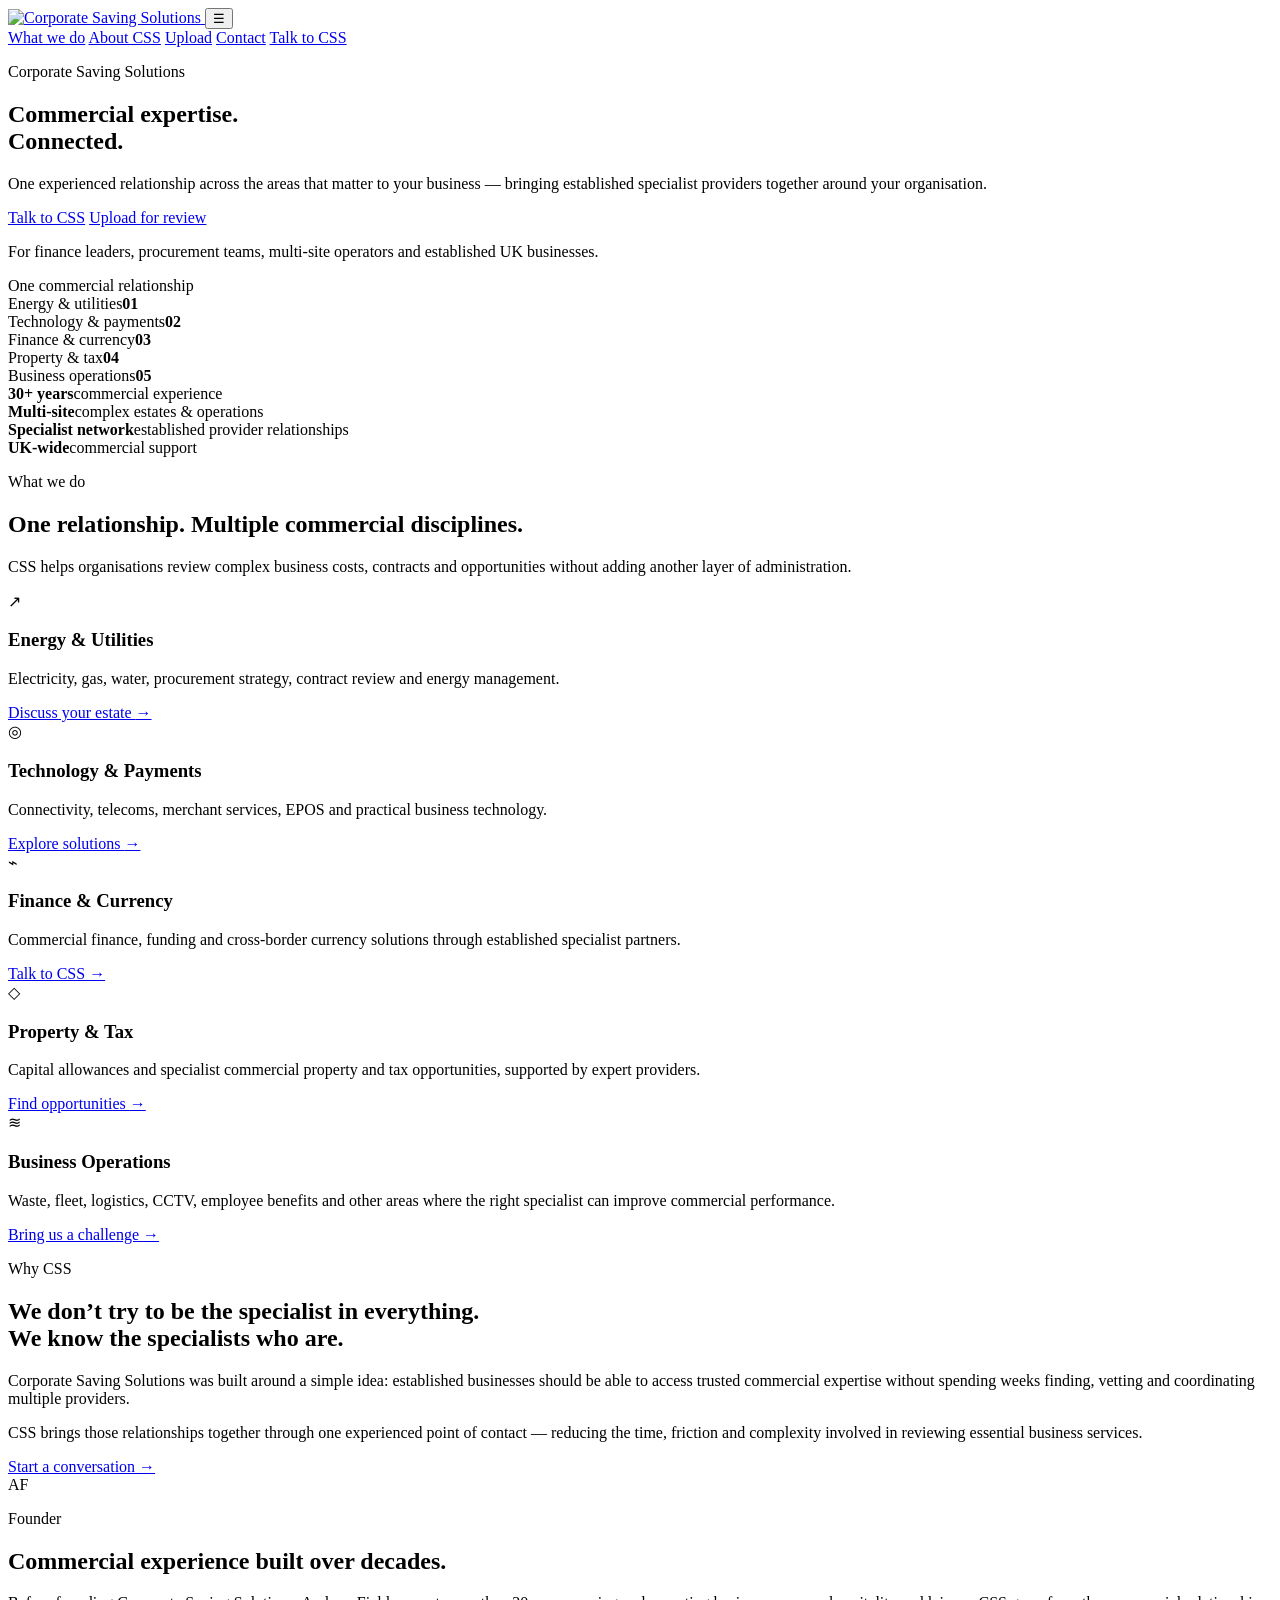
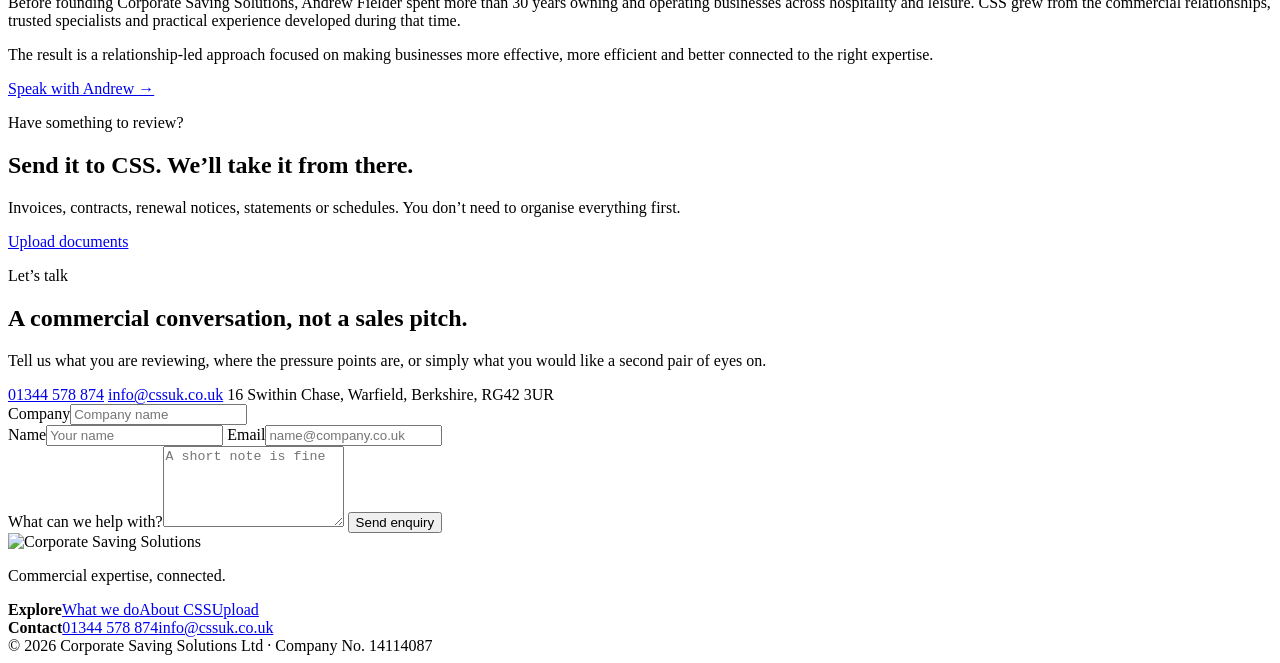
==== index.html @ e0583acc "Initial CSS UK 2026 website build" ====
<!doctype html>
<html lang="en">
<head>
  <meta charset="utf-8" />
  <meta name="viewport" content="width=device-width,initial-scale=1" />
  <title>Corporate Saving Solutions | Commercial expertise, connected.</title>
  <meta name="description" content="Corporate Saving Solutions connects established organisations with trusted specialists across utilities, technology, payments, finance, property and operations." />
  <link rel="stylesheet" href="styles.css" />
</head>
<body>
  <header class="site-header">
    <a class="brand" href="index.html" aria-label="Corporate Saving Solutions home">
      <img src="https://cssuk.co.uk/wp-content/uploads/2024/11/Capture-e1727956403938.png" alt="Corporate Saving Solutions" />
    </a>
    <button class="nav-toggle" aria-label="Open menu" onclick="document.body.classList.toggle('menu-open')">☰</button>
    <nav>
      <a href="#solutions">What we do</a>
      <a href="#about">About CSS</a>
      <a href="upload.html">Upload</a>
      <a href="#contact">Contact</a>
      <a class="btn btn-small" href="#contact">Talk to CSS</a>
    </nav>
  </header>

  <main>
    <section class="hero">
      <div class="hero-grid"></div>
      <div class="hero-orb hero-orb-a"></div>
      <div class="hero-orb hero-orb-b"></div>
      <div class="wrap hero-inner">
        <div class="hero-copy">
          <p class="eyebrow">Corporate Saving Solutions</p>
          <h1>Commercial expertise.<br><span>Connected.</span></h1>
          <p class="lead">One experienced relationship across the areas that matter to your business — bringing established specialist providers together around your organisation.</p>
          <div class="hero-actions">
            <a class="btn" href="#contact">Talk to CSS</a>
            <a class="btn btn-ghost" href="upload.html">Upload for review</a>
          </div>
          <p class="micro">For finance leaders, procurement teams, multi-site operators and established UK businesses.</p>
        </div>
        <aside class="hero-card">
          <div class="hero-card-top">
            <span class="dot"></span>
            <span>One commercial relationship</span>
          </div>
          <div class="signal">
            <span>Energy & utilities</span><b>01</b>
          </div>
          <div class="signal">
            <span>Technology & payments</span><b>02</b>
          </div>
          <div class="signal">
            <span>Finance & currency</span><b>03</b>
          </div>
          <div class="signal">
            <span>Property & tax</span><b>04</b>
          </div>
          <div class="signal">
            <span>Business operations</span><b>05</b>
          </div>
        </aside>
      </div>
    </section>

    <section class="trust-strip">
      <div class="wrap trust-grid">
        <div><strong>30+ years</strong><span>commercial experience</span></div>
        <div><strong>Multi-site</strong><span>complex estates & operations</span></div>
        <div><strong>Specialist network</strong><span>established provider relationships</span></div>
        <div><strong>UK-wide</strong><span>commercial support</span></div>
      </div>
    </section>

    <section class="section" id="solutions">
      <div class="wrap">
        <div class="section-head">
          <p class="eyebrow">What we do</p>
          <h2>One relationship. Multiple commercial disciplines.</h2>
          <p>CSS helps organisations review complex business costs, contracts and opportunities without adding another layer of administration.</p>
        </div>
        <div class="cards">
          <article class="service-card featured">
            <div class="icon">↗</div>
            <h3>Energy & Utilities</h3>
            <p>Electricity, gas, water, procurement strategy, contract review and energy management.</p>
            <a href="#contact">Discuss your estate <span>→</span></a>
          </article>
          <article class="service-card">
            <div class="icon">◎</div>
            <h3>Technology & Payments</h3>
            <p>Connectivity, telecoms, merchant services, EPOS and practical business technology.</p>
            <a href="#contact">Explore solutions <span>→</span></a>
          </article>
          <article class="service-card">
            <div class="icon">⌁</div>
            <h3>Finance & Currency</h3>
            <p>Commercial finance, funding and cross-border currency solutions through established specialist partners.</p>
            <a href="#contact">Talk to CSS <span>→</span></a>
          </article>
          <article class="service-card">
            <div class="icon">◇</div>
            <h3>Property & Tax</h3>
            <p>Capital allowances and specialist commercial property and tax opportunities, supported by expert providers.</p>
            <a href="#contact">Find opportunities <span>→</span></a>
          </article>
          <article class="service-card wide">
            <div class="icon">≋</div>
            <h3>Business Operations</h3>
            <p>Waste, fleet, logistics, CCTV, employee benefits and other areas where the right specialist can improve commercial performance.</p>
            <a href="#contact">Bring us a challenge <span>→</span></a>
          </article>
        </div>
      </div>
    </section>

    <section class="section dark" id="about">
      <div class="wrap split">
        <div>
          <p class="eyebrow light">Why CSS</p>
          <h2>We don’t try to be the specialist in everything.<br><span>We know the specialists who are.</span></h2>
        </div>
        <div class="body-copy">
          <p>Corporate Saving Solutions was built around a simple idea: established businesses should be able to access trusted commercial expertise without spending weeks finding, vetting and coordinating multiple providers.</p>
          <p>CSS brings those relationships together through one experienced point of contact — reducing the time, friction and complexity involved in reviewing essential business services.</p>
          <a class="text-link light-link" href="#contact">Start a conversation →</a>
        </div>
      </div>
    </section>

    <section class="section founder">
      <div class="wrap founder-grid">
        <div class="founder-mark">AF</div>
        <div>
          <p class="eyebrow">Founder</p>
          <h2>Commercial experience built over decades.</h2>
          <p>Before founding Corporate Saving Solutions, Andrew Fielder spent more than 30 years owning and operating businesses across hospitality and leisure. CSS grew from the commercial relationships, trusted specialists and practical experience developed during that time.</p>
          <p>The result is a relationship-led approach focused on making businesses more effective, more efficient and better connected to the right expertise.</p>
          <a class="text-link" href="#contact">Speak with Andrew →</a>
        </div>
      </div>
    </section>

    <section class="section review-band">
      <div class="wrap review-grid">
        <div>
          <p class="eyebrow">Have something to review?</p>
          <h2>Send it to CSS. We’ll take it from there.</h2>
          <p>Invoices, contracts, renewal notices, statements or schedules. You don’t need to organise everything first.</p>
        </div>
        <div><a class="btn btn-light" href="upload.html">Upload documents</a></div>
      </div>
    </section>

    <section class="section contact" id="contact">
      <div class="wrap contact-grid">
        <div>
          <p class="eyebrow">Let’s talk</p>
          <h2>A commercial conversation, not a sales pitch.</h2>
          <p>Tell us what you are reviewing, where the pressure points are, or simply what you would like a second pair of eyes on.</p>
          <div class="contact-details">
            <a href="tel:01344578874">01344 578 874</a>
            <a href="mailto:info@cssuk.co.uk">info@cssuk.co.uk</a>
            <span>16 Swithin Chase, Warfield, Berkshire, RG42 3UR</span>
          </div>
        </div>
        <form class="contact-form" action="mailto:info@cssuk.co.uk" method="post" enctype="text/plain">
          <label>Company<input name="company" placeholder="Company name" required></label>
          <div class="form-row">
            <label>Name<input name="name" placeholder="Your name" required></label>
            <label>Email<input name="email" type="email" placeholder="name@company.co.uk" required></label>
          </div>
          <label>What can we help with?<textarea name="message" rows="5" placeholder="A short note is fine"></textarea></label>
          <button class="btn" type="submit">Send enquiry</button>
        </form>
      </div>
    </section>
  </main>

  <footer>
    <div class="wrap footer-grid">
      <div class="footer-brand">
        <img src="https://cssuk.co.uk/wp-content/uploads/2024/11/Capture-e1727956403938.png" alt="Corporate Saving Solutions">
        <p>Commercial expertise, connected.</p>
      </div>
      <div><strong>Explore</strong><a href="#solutions">What we do</a><a href="#about">About CSS</a><a href="upload.html">Upload</a></div>
      <div><strong>Contact</strong><a href="tel:01344578874">01344 578 874</a><a href="mailto:info@cssuk.co.uk">info@cssuk.co.uk</a></div>
    </div>
    <div class="wrap legal">© 2026 Corporate Saving Solutions Ltd · Company No. 14114087</div>
  </footer>
<script src="script.js"></script>
</body>
</html>
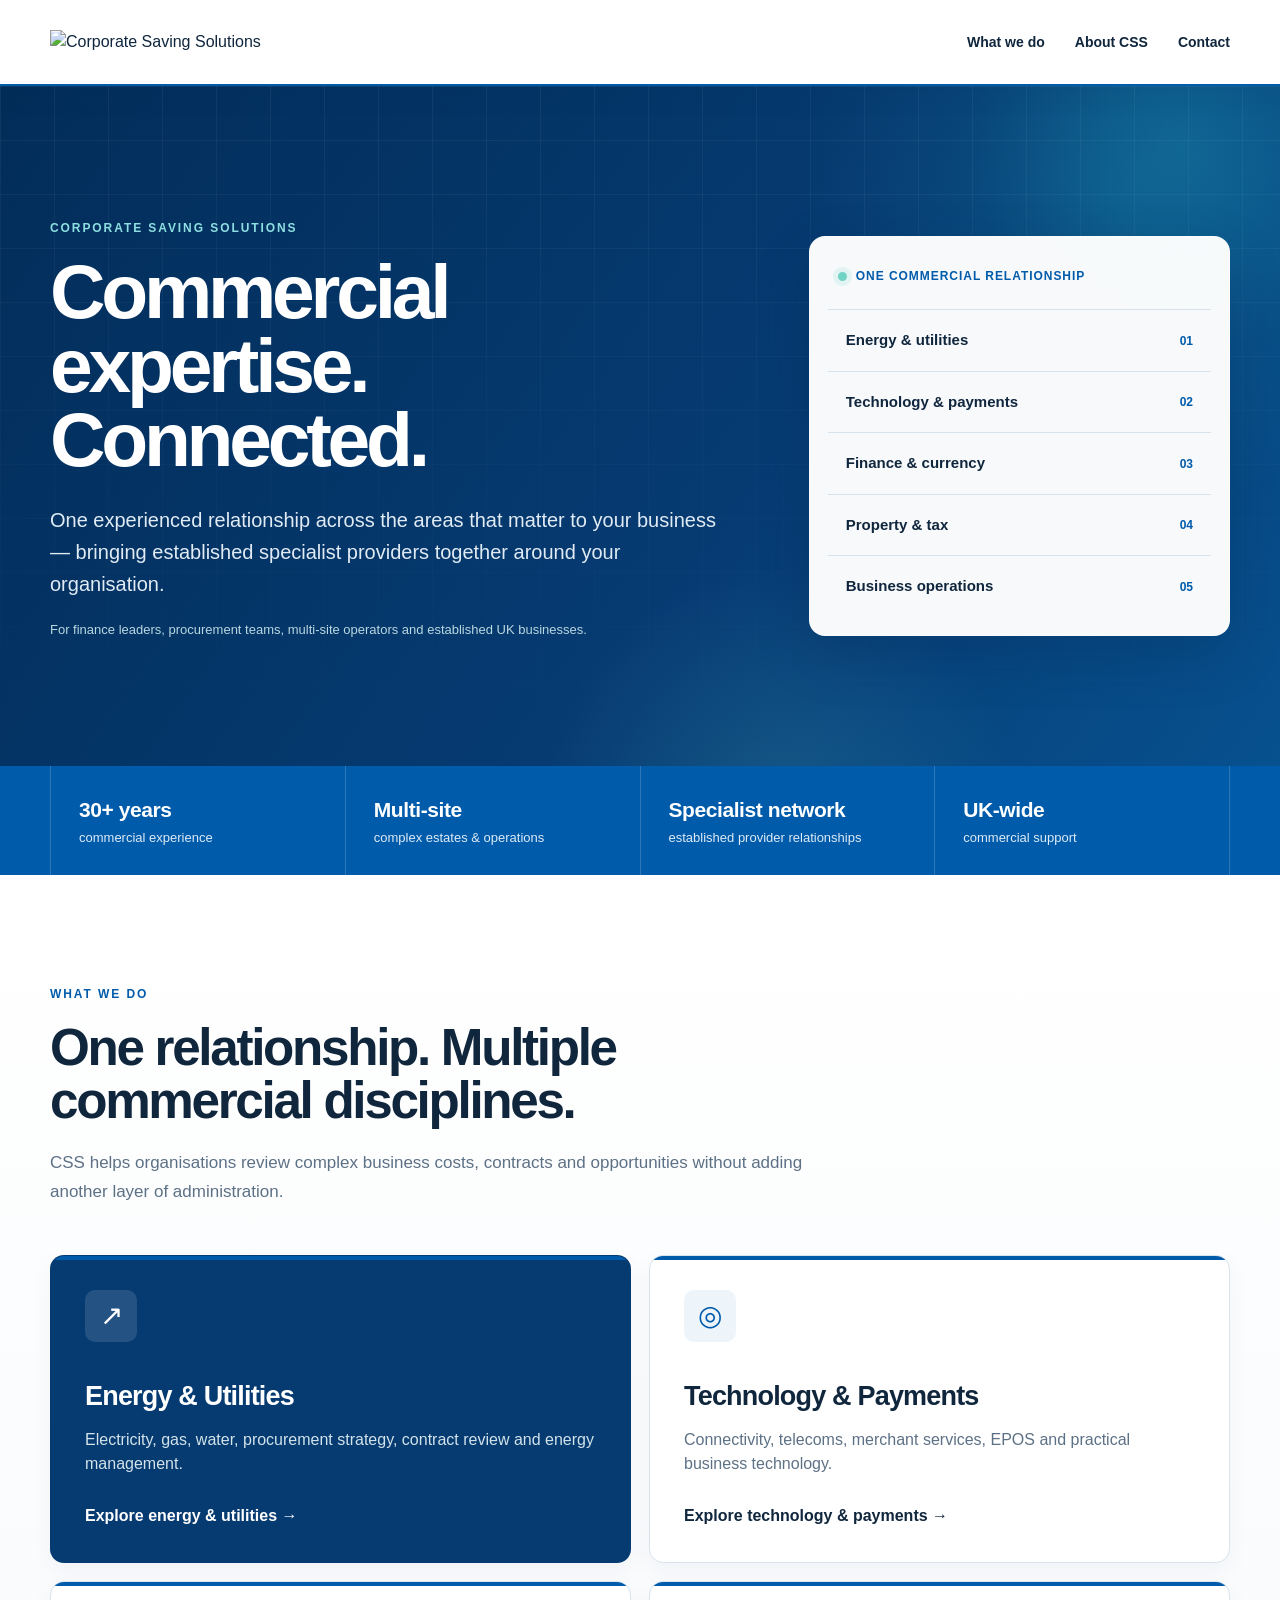
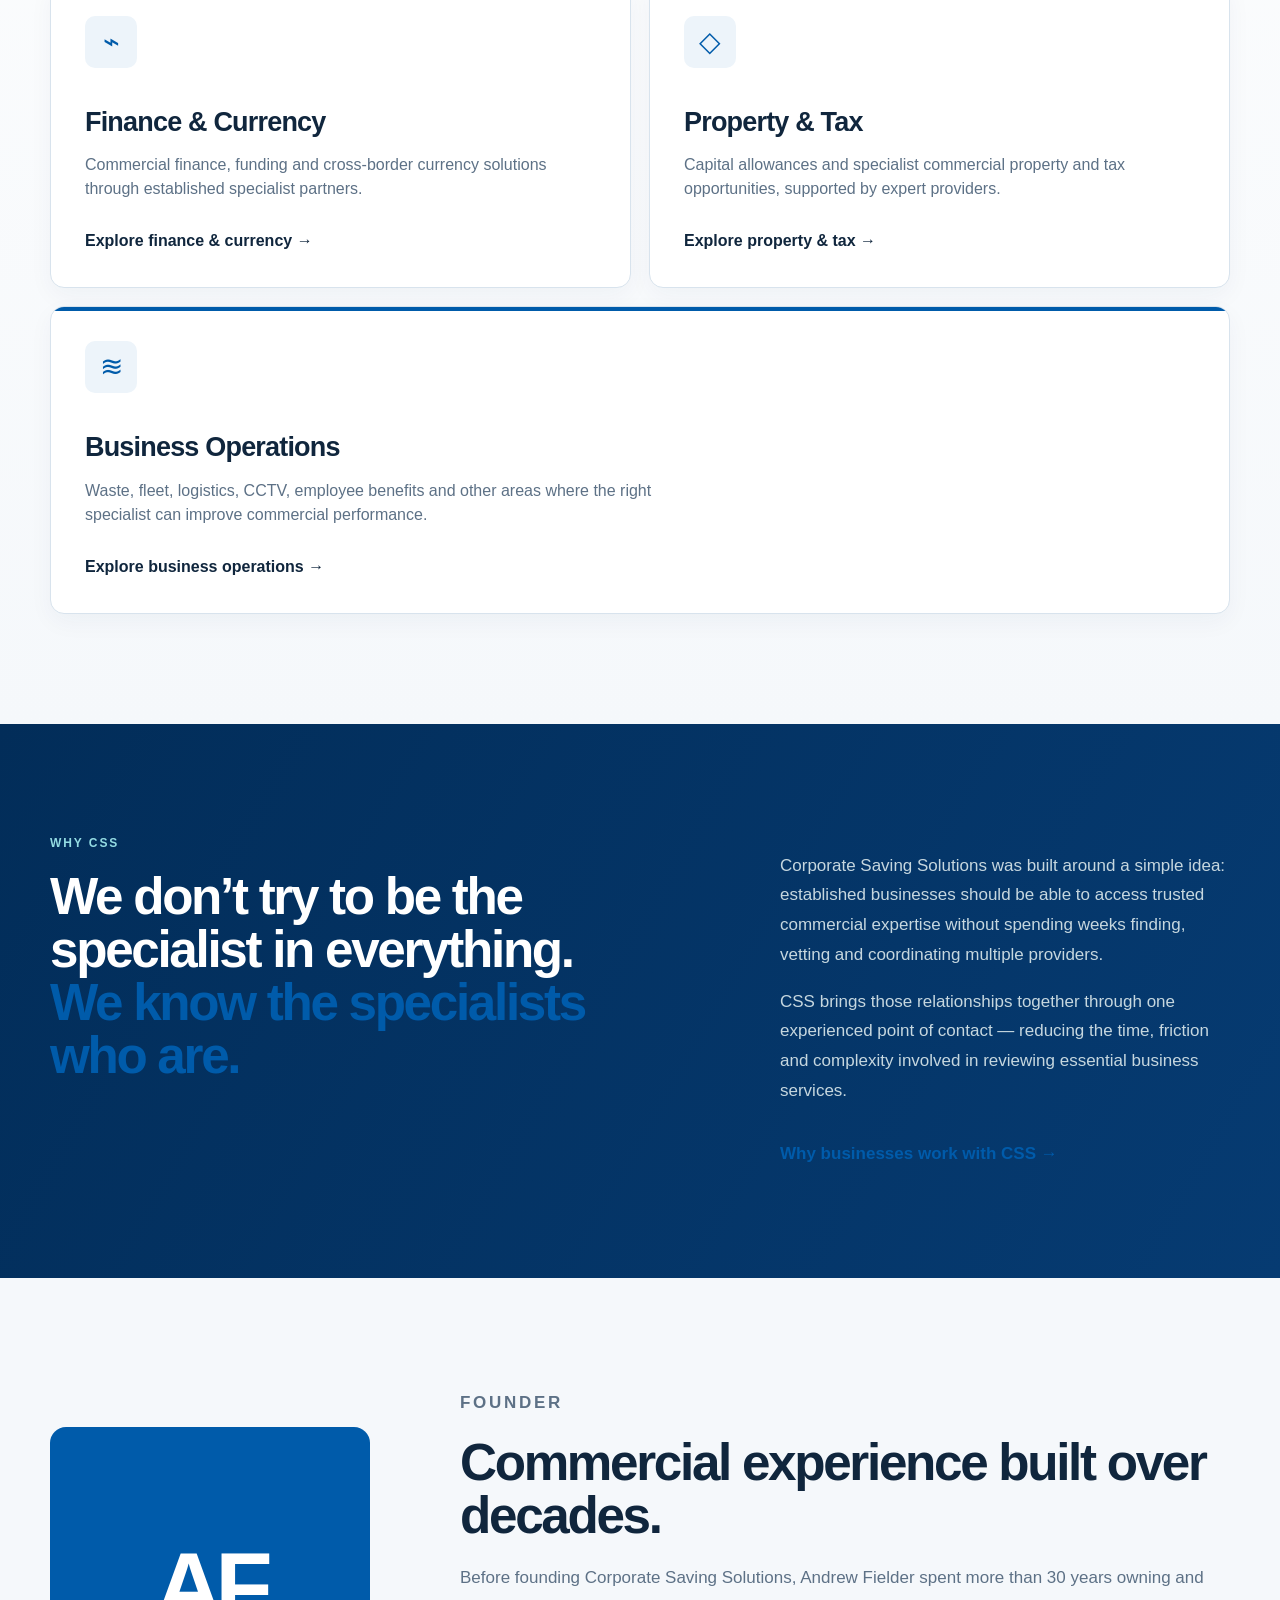
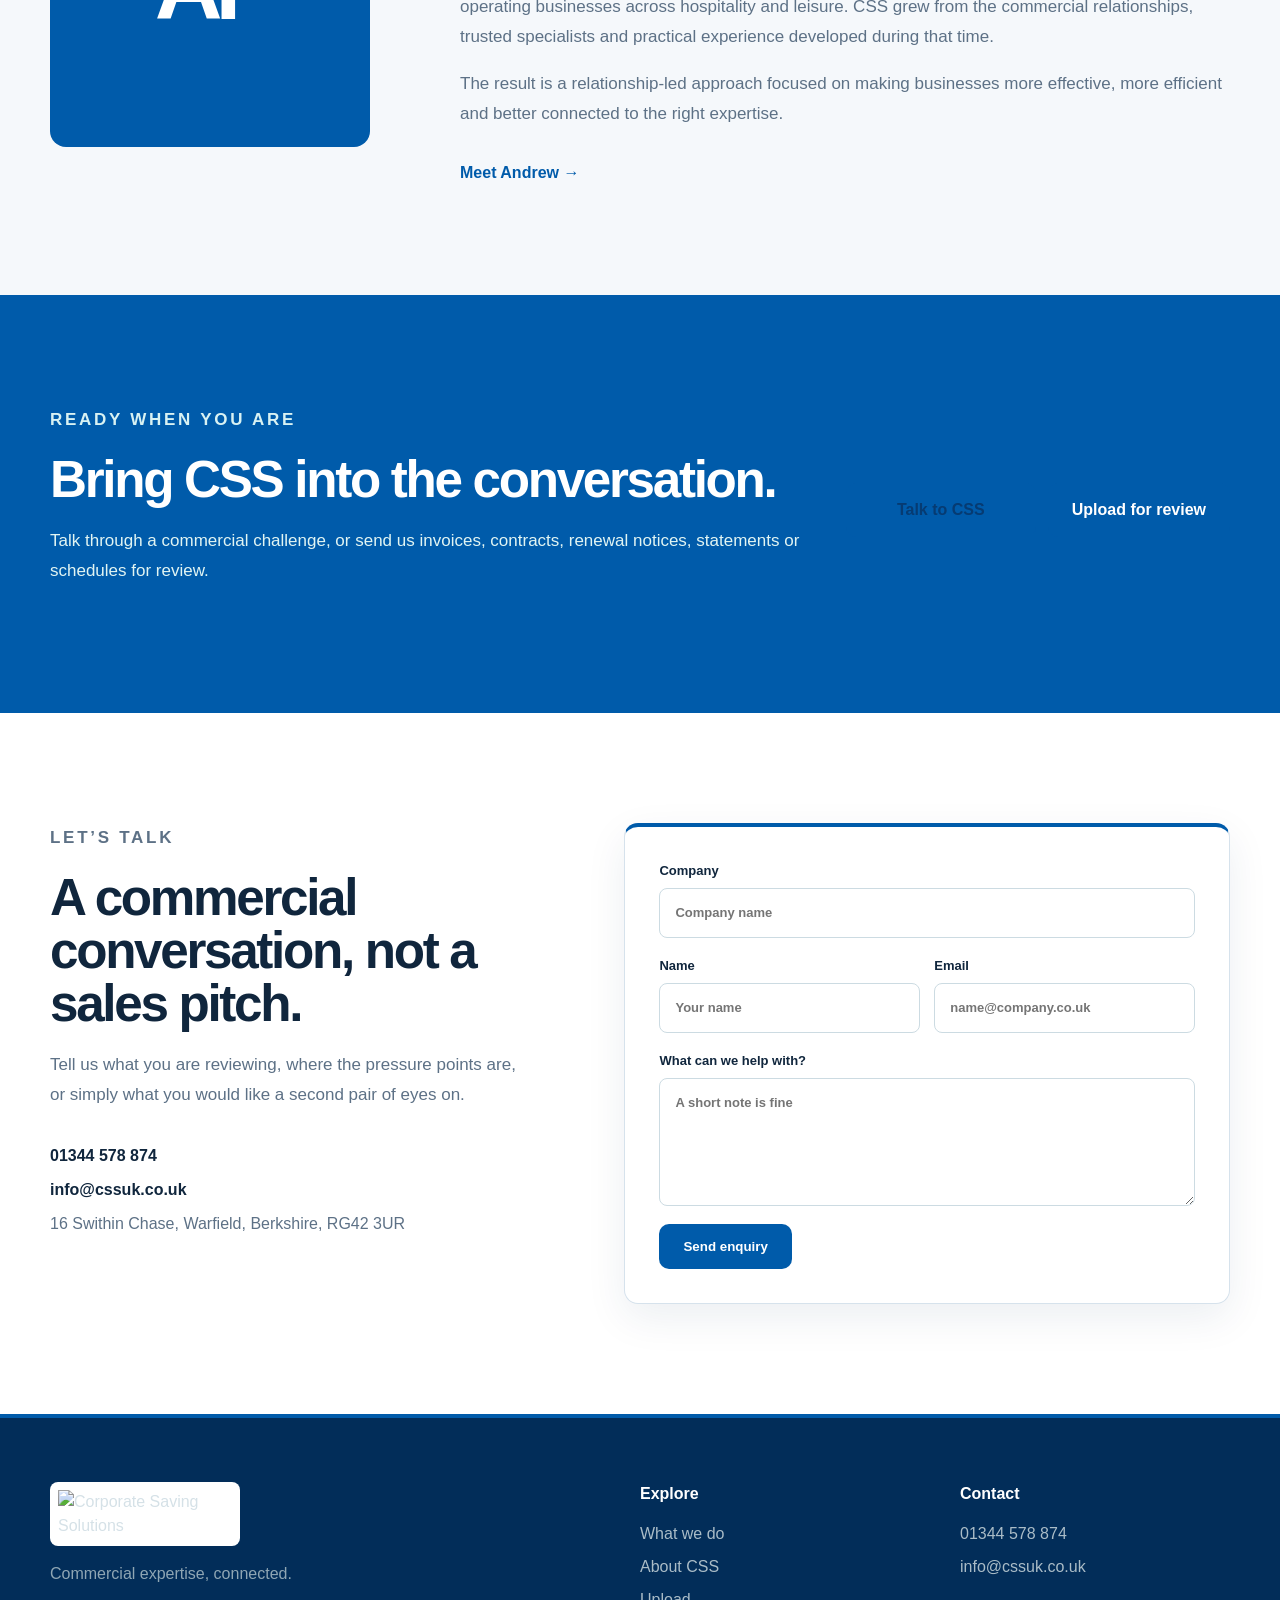
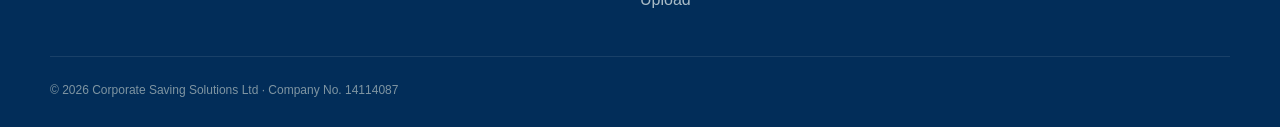
==== commit a2904238: "Move early CTAs lower and strengthen homepage sales flow" ====
--- a/index.html
+++ b/index.html
@@ -14,11 +14,9 @@
     </a>
     <button class="nav-toggle" aria-label="Open menu" onclick="document.body.classList.toggle('menu-open')">☰</button>
     <nav>
-      <a href="#solutions">What we do</a>
-      <a href="#about">About CSS</a>
-      <a href="upload.html">Upload</a>
-      <a href="#contact">Contact</a>
-      <a class="btn btn-small" href="#contact">Talk to CSS</a>
+      <a href="what-we-do.html">What we do</a>
+      <a href="about.html">About CSS</a>
+      <a href="contact.html">Contact</a>
     </nav>
   </header>
 
@@ -32,32 +30,15 @@
           <p class="eyebrow">Corporate Saving Solutions</p>
           <h1>Commercial expertise.<br><span>Connected.</span></h1>
           <p class="lead">One experienced relationship across the areas that matter to your business — bringing established specialist providers together around your organisation.</p>
-          <div class="hero-actions">
-            <a class="btn" href="#contact">Talk to CSS</a>
-            <a class="btn btn-ghost" href="upload.html">Upload for review</a>
-          </div>
           <p class="micro">For finance leaders, procurement teams, multi-site operators and established UK businesses.</p>
         </div>
         <aside class="hero-card">
-          <div class="hero-card-top">
-            <span class="dot"></span>
-            <span>One commercial relationship</span>
-          </div>
-          <div class="signal">
-            <span>Energy & utilities</span><b>01</b>
-          </div>
-          <div class="signal">
-            <span>Technology & payments</span><b>02</b>
-          </div>
-          <div class="signal">
-            <span>Finance & currency</span><b>03</b>
-          </div>
-          <div class="signal">
-            <span>Property & tax</span><b>04</b>
-          </div>
-          <div class="signal">
-            <span>Business operations</span><b>05</b>
-          </div>
+          <div class="hero-card-top"><span class="dot"></span><span>One commercial relationship</span></div>
+          <div class="signal"><span>Energy & utilities</span><b>01</b></div>
+          <div class="signal"><span>Technology & payments</span><b>02</b></div>
+          <div class="signal"><span>Finance & currency</span><b>03</b></div>
+          <div class="signal"><span>Property & tax</span><b>04</b></div>
+          <div class="signal"><span>Business operations</span><b>05</b></div>
         </aside>
       </div>
     </section>
@@ -79,112 +60,46 @@
           <p>CSS helps organisations review complex business costs, contracts and opportunities without adding another layer of administration.</p>
         </div>
         <div class="cards">
-          <article class="service-card featured">
-            <div class="icon">↗</div>
-            <h3>Energy & Utilities</h3>
-            <p>Electricity, gas, water, procurement strategy, contract review and energy management.</p>
-            <a href="#contact">Discuss your estate <span>→</span></a>
-          </article>
-          <article class="service-card">
-            <div class="icon">◎</div>
-            <h3>Technology & Payments</h3>
-            <p>Connectivity, telecoms, merchant services, EPOS and practical business technology.</p>
-            <a href="#contact">Explore solutions <span>→</span></a>
-          </article>
-          <article class="service-card">
-            <div class="icon">⌁</div>
-            <h3>Finance & Currency</h3>
-            <p>Commercial finance, funding and cross-border currency solutions through established specialist partners.</p>
-            <a href="#contact">Talk to CSS <span>→</span></a>
-          </article>
-          <article class="service-card">
-            <div class="icon">◇</div>
-            <h3>Property & Tax</h3>
-            <p>Capital allowances and specialist commercial property and tax opportunities, supported by expert providers.</p>
-            <a href="#contact">Find opportunities <span>→</span></a>
-          </article>
-          <article class="service-card wide">
-            <div class="icon">≋</div>
-            <h3>Business Operations</h3>
-            <p>Waste, fleet, logistics, CCTV, employee benefits and other areas where the right specialist can improve commercial performance.</p>
-            <a href="#contact">Bring us a challenge <span>→</span></a>
-          </article>
+          <article class="service-card featured"><div class="icon">↗</div><h3>Energy & Utilities</h3><p>Electricity, gas, water, procurement strategy, contract review and energy management.</p><a href="energy-utilities.html">Explore energy & utilities <span>→</span></a></article>
+          <article class="service-card"><div class="icon">◎</div><h3>Technology & Payments</h3><p>Connectivity, telecoms, merchant services, EPOS and practical business technology.</p><a href="technology-payments.html">Explore technology & payments <span>→</span></a></article>
+          <article class="service-card"><div class="icon">⌁</div><h3>Finance & Currency</h3><p>Commercial finance, funding and cross-border currency solutions through established specialist partners.</p><a href="finance-currency.html">Explore finance & currency <span>→</span></a></article>
+          <article class="service-card"><div class="icon">◇</div><h3>Property & Tax</h3><p>Capital allowances and specialist commercial property and tax opportunities, supported by expert providers.</p><a href="property-tax.html">Explore property & tax <span>→</span></a></article>
+          <article class="service-card wide"><div class="icon">≋</div><h3>Business Operations</h3><p>Waste, fleet, logistics, CCTV, employee benefits and other areas where the right specialist can improve commercial performance.</p><a href="business-operations.html">Explore business operations <span>→</span></a></article>
         </div>
       </div>
     </section>
 
     <section class="section dark" id="about">
       <div class="wrap split">
-        <div>
-          <p class="eyebrow light">Why CSS</p>
-          <h2>We don’t try to be the specialist in everything.<br><span>We know the specialists who are.</span></h2>
-        </div>
-        <div class="body-copy">
-          <p>Corporate Saving Solutions was built around a simple idea: established businesses should be able to access trusted commercial expertise without spending weeks finding, vetting and coordinating multiple providers.</p>
-          <p>CSS brings those relationships together through one experienced point of contact — reducing the time, friction and complexity involved in reviewing essential business services.</p>
-          <a class="text-link light-link" href="#contact">Start a conversation →</a>
-        </div>
+        <div><p class="eyebrow light">Why CSS</p><h2>We don’t try to be the specialist in everything.<br><span>We know the specialists who are.</span></h2></div>
+        <div class="body-copy"><p>Corporate Saving Solutions was built around a simple idea: established businesses should be able to access trusted commercial expertise without spending weeks finding, vetting and coordinating multiple providers.</p><p>CSS brings those relationships together through one experienced point of contact — reducing the time, friction and complexity involved in reviewing essential business services.</p><a class="text-link light-link" href="about.html">Why businesses work with CSS →</a></div>
       </div>
     </section>
 
     <section class="section founder">
       <div class="wrap founder-grid">
         <div class="founder-mark">AF</div>
-        <div>
-          <p class="eyebrow">Founder</p>
-          <h2>Commercial experience built over decades.</h2>
-          <p>Before founding Corporate Saving Solutions, Andrew Fielder spent more than 30 years owning and operating businesses across hospitality and leisure. CSS grew from the commercial relationships, trusted specialists and practical experience developed during that time.</p>
-          <p>The result is a relationship-led approach focused on making businesses more effective, more efficient and better connected to the right expertise.</p>
-          <a class="text-link" href="#contact">Speak with Andrew →</a>
-        </div>
+        <div><p class="eyebrow">Founder</p><h2>Commercial experience built over decades.</h2><p>Before founding Corporate Saving Solutions, Andrew Fielder spent more than 30 years owning and operating businesses across hospitality and leisure. CSS grew from the commercial relationships, trusted specialists and practical experience developed during that time.</p><p>The result is a relationship-led approach focused on making businesses more effective, more efficient and better connected to the right expertise.</p><a class="text-link" href="founder.html">Meet Andrew →</a></div>
       </div>
     </section>
 
     <section class="section review-band">
       <div class="wrap review-grid">
-        <div>
-          <p class="eyebrow">Have something to review?</p>
-          <h2>Send it to CSS. We’ll take it from there.</h2>
-          <p>Invoices, contracts, renewal notices, statements or schedules. You don’t need to organise everything first.</p>
-        </div>
-        <div><a class="btn btn-light" href="upload.html">Upload documents</a></div>
+        <div><p class="eyebrow">Ready when you are</p><h2>Bring CSS into the conversation.</h2><p>Talk through a commercial challenge, or send us invoices, contracts, renewal notices, statements or schedules for review.</p></div>
+        <div class="hero-actions"><a class="btn btn-light" href="contact.html">Talk to CSS</a><a class="btn btn-ghost" href="upload.html">Upload for review</a></div>
       </div>
     </section>
 
     <section class="section contact" id="contact">
       <div class="wrap contact-grid">
-        <div>
-          <p class="eyebrow">Let’s talk</p>
-          <h2>A commercial conversation, not a sales pitch.</h2>
-          <p>Tell us what you are reviewing, where the pressure points are, or simply what you would like a second pair of eyes on.</p>
-          <div class="contact-details">
-            <a href="tel:01344578874">01344 578 874</a>
-            <a href="mailto:info@cssuk.co.uk">info@cssuk.co.uk</a>
-            <span>16 Swithin Chase, Warfield, Berkshire, RG42 3UR</span>
-          </div>
-        </div>
-        <form class="contact-form" action="mailto:info@cssuk.co.uk" method="post" enctype="text/plain">
-          <label>Company<input name="company" placeholder="Company name" required></label>
-          <div class="form-row">
-            <label>Name<input name="name" placeholder="Your name" required></label>
-            <label>Email<input name="email" type="email" placeholder="name@company.co.uk" required></label>
-          </div>
-          <label>What can we help with?<textarea name="message" rows="5" placeholder="A short note is fine"></textarea></label>
-          <button class="btn" type="submit">Send enquiry</button>
-        </form>
+        <div><p class="eyebrow">Let’s talk</p><h2>A commercial conversation, not a sales pitch.</h2><p>Tell us what you are reviewing, where the pressure points are, or simply what you would like a second pair of eyes on.</p><div class="contact-details"><a href="tel:01344578874">01344 578 874</a><a href="mailto:info@cssuk.co.uk">info@cssuk.co.uk</a><span>16 Swithin Chase, Warfield, Berkshire, RG42 3UR</span></div></div>
+        <form class="contact-form" action="mailto:info@cssuk.co.uk" method="post" enctype="text/plain"><label>Company<input name="company" placeholder="Company name" required></label><div class="form-row"><label>Name<input name="name" placeholder="Your name" required></label><label>Email<input name="email" type="email" placeholder="name@company.co.uk" required></label></div><label>What can we help with?<textarea name="message" rows="5" placeholder="A short note is fine"></textarea></label><button class="btn" type="submit">Send enquiry</button></form>
       </div>
     </section>
   </main>
 
   <footer>
-    <div class="wrap footer-grid">
-      <div class="footer-brand">
-        <img src="https://cssuk.co.uk/wp-content/uploads/2024/11/Capture-e1727956403938.png" alt="Corporate Saving Solutions">
-        <p>Commercial expertise, connected.</p>
-      </div>
-      <div><strong>Explore</strong><a href="#solutions">What we do</a><a href="#about">About CSS</a><a href="upload.html">Upload</a></div>
-      <div><strong>Contact</strong><a href="tel:01344578874">01344 578 874</a><a href="mailto:info@cssuk.co.uk">info@cssuk.co.uk</a></div>
-    </div>
+    <div class="wrap footer-grid"><div class="footer-brand"><img src="https://cssuk.co.uk/wp-content/uploads/2024/11/Capture-e1727956403938.png" alt="Corporate Saving Solutions"><p>Commercial expertise, connected.</p></div><div><strong>Explore</strong><a href="what-we-do.html">What we do</a><a href="about.html">About CSS</a><a href="upload.html">Upload</a></div><div><strong>Contact</strong><a href="tel:01344578874">01344 578 874</a><a href="mailto:info@cssuk.co.uk">info@cssuk.co.uk</a></div></div>
     <div class="wrap legal">© 2026 Corporate Saving Solutions Ltd · Company No. 14114087</div>
   </footer>
 <script src="script.js"></script>
--- a/styles.css
+++ b/styles.css
@@ -0,0 +1 @@
+:root{--navy:#082f49;--navy2:#041f31;--blue:#0e7490;--aqua:#22b8cf;--mint:#73d8c9;--ink:#0f2233;--muted:#607383;--line:#cfe4e8;--paper:#f2faf9;--white:#fff;--radius:22px;--shadow:0 24px 70px rgba(6,31,49,.13)}*{box-sizing:border-box}html{scroll-behavior:smooth}body{margin:0;font-family:Inter,ui-sans-serif,-apple-system,BlinkMacSystemFont,"Segoe UI",sans-serif;color:var(--ink);background:#fff;line-height:1.5}a{color:inherit;text-decoration:none}img{max-width:100%;display:block}.wrap{width:min(1180px,calc(100% - 48px));margin:auto}.site-header{height:86px;display:flex;align-items:center;justify-content:space-between;padding:0 max(24px,calc((100vw - 1180px)/2));position:sticky;top:0;background:rgba(255,255,255,.96);backdrop-filter:blur(18px);z-index:20;border-bottom:3px solid var(--aqua);box-shadow:0 8px 30px rgba(8,47,73,.07)}.brand img{width:230px;max-height:62px;object-fit:contain;object-position:left center}.site-header nav{display:flex;gap:30px;align-items:center;font-size:14px;font-weight:700}.site-header nav>a:not(.btn):hover{color:var(--blue)}.nav-toggle{display:none;background:none;border:0;font-size:24px}.btn{display:inline-flex;align-items:center;justify-content:center;border:0;border-radius:999px;background:linear-gradient(135deg,var(--blue),var(--aqua));color:#fff;padding:15px 24px;font-weight:800;cursor:pointer;transition:.2s ease;box-shadow:0 10px 24px rgba(14,116,144,.18)}.btn:hover{transform:translateY(-1px)}.btn-small{padding:11px 18px}.hero{position:relative;overflow:hidden;color:#fff;background:radial-gradient(circle at 86% 10%,rgba(115,216,201,.34),transparent 28%),radial-gradient(circle at 55% 100%,rgba(34,184,207,.22),transparent 34%),linear-gradient(125deg,var(--navy2) 0%,var(--navy) 45%,#0b5d73 100%)}.hero-grid{position:absolute;inset:0;background-image:linear-gradient(rgba(255,255,255,.055) 1px,transparent 1px),linear-gradient(90deg,rgba(255,255,255,.055) 1px,transparent 1px);background-size:54px 54px;mask-image:linear-gradient(to bottom,#000,transparent)}.hero-orb{position:absolute;border-radius:50%;opacity:.4}.hero-orb-a{width:420px;height:420px;background:radial-gradient(circle,var(--mint),transparent 70%);right:-110px;top:-150px}.hero-orb-b{width:480px;height:480px;background:radial-gradient(circle,var(--aqua),transparent 70%);left:42%;bottom:-280px}.hero-inner{position:relative;min-height:680px;padding:112px 0 92px;display:grid;grid-template-columns:1.15fr .72fr;gap:86px;align-items:center}.eyebrow{text-transform:uppercase;letter-spacing:.16em;font-size:12px;font-weight:900;color:var(--blue);margin:0 0 18px}.hero .eyebrow{color:var(--mint)}.hero h1,.upload-hero h1{font-size:clamp(52px,6vw,82px);letter-spacing:-.055em;line-height:.96;margin:0 0 28px;max-width:820px}.hero h1 span{color:#89eadc}.upload-hero h1 span,.dark h2 span{color:var(--blue)}.lead{font-size:20px;line-height:1.6;color:#d9edf2;max-width:700px}.hero-actions{display:flex;gap:12px;margin:34px 0 22px}.hero .btn{background:linear-gradient(135deg,var(--aqua),var(--mint));color:var(--navy2)}.hero .btn-ghost{background:rgba(255,255,255,.08);color:#fff;border:1px solid rgba(255,255,255,.45);box-shadow:none}.micro{font-size:13px;color:#b9d7df}.hero-card{background:rgba(255,255,255,.97);border:1px solid rgba(255,255,255,.35);border-radius:28px;padding:18px;box-shadow:0 28px 80px rgba(0,0,0,.22)}.hero-card-top{padding:12px 10px 24px;display:flex;gap:9px;align-items:center;font-size:12px;text-transform:uppercase;letter-spacing:.08em;font-weight:800;color:var(--blue)}.dot{width:9px;height:9px;border-radius:50%;background:var(--mint);box-shadow:0 0 0 5px rgba(115,216,201,.17)}.signal{display:flex;align-items:center;justify-content:space-between;padding:19px 18px;border-top:1px solid var(--line);font-size:15px;font-weight:750;color:var(--ink)}.signal b{font-size:12px;color:var(--blue)}.trust-strip{background:linear-gradient(90deg,var(--blue),#1394a7 55%,#45b9aa);color:#fff}.trust-grid{display:grid;grid-template-columns:repeat(4,1fr);border-left:1px solid rgba(255,255,255,.18)}.trust-grid>div{padding:28px;border-right:1px solid rgba(255,255,255,.18)}.trust-grid strong{display:block;font-size:21px;letter-spacing:-.02em}.trust-grid span{display:block;color:#d9f4f2;font-size:13px;margin-top:2px}.section{padding:110px 0}.section-head{max-width:760px;margin-bottom:48px}.section-head h2,.dark h2,.founder h2,.review-band h2,.contact h2{font-size:clamp(36px,4vw,58px);letter-spacing:-.045em;line-height:1.04;margin:0 0 20px}.section-head>p:last-child,.body-copy,.founder p,.review-band p,.contact p{color:var(--muted);font-size:17px;line-height:1.75}#solutions{background:linear-gradient(180deg,#fff 0%,#f1fbfb 100%)}.cards{display:grid;grid-template-columns:repeat(2,1fr);gap:18px}.service-card{position:relative;overflow:hidden;border:1px solid #cfe7e9;border-radius:var(--radius);padding:34px;background:#fff;min-height:260px;display:flex;flex-direction:column;transition:.25s ease;box-shadow:0 12px 34px rgba(8,47,73,.055)}.service-card:before{content:"";position:absolute;left:0;right:0;top:0;height:5px;background:linear-gradient(90deg,var(--blue),var(--aqua),var(--mint))}.service-card:hover{transform:translateY(-4px);box-shadow:var(--shadow)}.service-card:nth-child(2){background:#f1fbfb}.service-card:nth-child(3){background:#f6fcfd}.service-card:nth-child(4){background:#edf9f7}.service-card.featured{background:linear-gradient(145deg,var(--navy),#0b6578);color:#fff;border-color:transparent}.service-card.wide{grid-column:span 2;background:linear-gradient(115deg,#f4fbfc,#e7f7f4)}.service-card .icon{width:52px;height:52px;border-radius:14px;display:grid;place-items:center;background:#e9f8f7;color:var(--blue);font-size:28px;margin-bottom:34px}.service-card.featured .icon{background:rgba(255,255,255,.12);color:var(--mint)}.service-card h3{font-size:27px;letter-spacing:-.03em;margin:0 0 11px}.service-card p{color:var(--muted);max-width:580px;margin:0 0 28px}.service-card.featured p{color:#d2e3ea}.service-card a{font-weight:800;margin-top:auto}.dark{background:radial-gradient(circle at 85% 30%,rgba(34,184,207,.12),transparent 28%),linear-gradient(120deg,var(--navy2),var(--navy));color:#fff}.split{display:grid;grid-template-columns:1.05fr .75fr;gap:100px;align-items:start}.eyebrow.light{color:#7bd7df}.dark .body-copy{color:#c6d7df}.light-link{color:#fff}.text-link{display:inline-block;margin-top:16px;font-weight:800;color:var(--blue)}.founder{background:linear-gradient(135deg,#eef9f8 0%,#fff 58%,#edf8fb 100%)}.founder-grid{display:grid;grid-template-columns:320px 1fr;gap:90px;align-items:center}.founder-mark{aspect-ratio:1;border-radius:28px;background:linear-gradient(145deg,var(--aqua),var(--mint));display:grid;place-items:center;font-size:94px;font-weight:900;letter-spacing:-.08em;color:var(--navy2);box-shadow:0 24px 54px rgba(14,116,144,.17)}.review-band{background:radial-gradient(circle at 85% 10%,rgba(115,216,201,.28),transparent 27%),linear-gradient(110deg,var(--blue),#087d91 54%,#36aa9d);color:#fff}.review-band .eyebrow{color:#c7fff5}.review-band p{color:#e1f5f3}.review-grid{display:grid;grid-template-columns:1fr auto;align-items:center;gap:40px}.btn-light{background:#fff;color:var(--navy);min-width:190px}.contact{background:linear-gradient(180deg,#fff 0%,#f4fbfb 100%)}.contact-grid{display:grid;grid-template-columns:.8fr 1fr;gap:90px}.contact-details{display:flex;flex-direction:column;gap:10px;margin-top:34px;font-weight:700}.contact-details span{font-weight:500;color:var(--muted)}.contact-form,.upload-card{padding:34px;border:1px solid var(--line);border-top:5px solid var(--aqua);border-radius:24px;box-shadow:var(--shadow);background:#fff}.contact-form label,.upload-card label{display:block;font-size:13px;font-weight:800;margin-bottom:18px}.contact-form input,.contact-form textarea,.upload-card input,.upload-card textarea,.upload-card select{display:block;width:100%;margin-top:8px;border:1px solid #ccdbe2;border-radius:12px;padding:14px 15px;font:inherit;background:#fbfcfd;outline:none}.contact-form input:focus,.contact-form textarea:focus,.upload-card input:focus,.upload-card textarea:focus,.upload-card select:focus{border-color:var(--aqua);box-shadow:0 0 0 3px rgba(34,184,207,.12)}.form-row{display:grid;grid-template-columns:1fr 1fr;gap:14px}footer{background:linear-gradient(125deg,#031925,var(--navy2) 60%,#093d4c);color:#d5e1e7;padding:64px 0 28px;border-top:5px solid var(--aqua)}.footer-grid{display:grid;grid-template-columns:2fr 1fr 1fr;gap:50px}.footer-brand img{width:190px;background:white;padding:8px;border-radius:8px}.footer-brand p{color:#8fa6b4}.footer-grid>div:not(.footer-brand){display:flex;flex-direction:column;gap:9px}.footer-grid strong{color:#fff;margin-bottom:7px}.footer-grid a{color:#aabcc7}.legal{border-top:1px solid rgba(255,255,255,.09);margin-top:44px;padding-top:24px;color:#7f95a2;font-size:12px}.upload-hero{min-height:calc(100vh - 86px);background:radial-gradient(circle at 85% 10%,rgba(115,216,201,.32),transparent 25%),linear-gradient(135deg,#edfafa,#dff4f3 52%,#eff9fb);padding:90px 0}.upload-wrap{display:grid;grid-template-columns:.85fr 1.15fr;gap:72px;align-items:start}.security-note{display:inline-block;margin-top:26px;padding:13px 16px;background:#fff;border:1px solid var(--line);border-left:4px solid var(--aqua);border-radius:12px;color:#4b6675;font-size:13px}.upload-card h2{margin:0 0 28px;font-size:28px}.file-drop{border:1.5px dashed #79bdc9;border-radius:14px;padding:26px!important;text-align:center;background:#f3fbfb;cursor:pointer}.file-drop input{display:none}.file-drop span{display:block;font-size:15px;color:var(--navy);margin-bottom:4px}.file-drop small{font-weight:500;color:var(--muted)}.demo-note{font-size:13px!important;padding:12px 14px;background:#edf8f5;color:#2a675e!important;border-radius:10px;margin:15px 0 0!important}@media(max-width:900px){.site-header nav{display:none}.nav-toggle{display:block}.menu-open .site-header{height:auto;align-items:flex-start;padding-top:18px;padding-bottom:18px;flex-wrap:wrap}.menu-open .site-header nav{display:flex;width:100%;flex-direction:column;align-items:flex-start;gap:18px;padding:24px 0 6px}.hero-inner,.split,.founder-grid,.contact-grid,.upload-wrap{grid-template-columns:1fr;gap:44px}.hero-inner{padding:78px 0 64px}.hero-card{max-width:600px}.trust-grid{grid-template-columns:repeat(2,1fr)}.section{padding:78px 0}.review-grid{grid-template-columns:1fr}.founder-mark{width:240px}.footer-grid{grid-template-columns:1fr 1fr}.footer-brand{grid-column:span 2}}@media(max-width:600px){.wrap{width:min(100% - 28px,1180px)}.site-header{padding-left:14px;padding-right:14px;height:74px}.brand img{width:190px}.hero h1,.upload-hero h1{font-size:48px}.lead{font-size:17px}.hero-actions{flex-direction:column;align-items:stretch}.trust-grid{grid-template-columns:1fr 1fr}.trust-grid>div{padding:18px 14px}.trust-grid strong{font-size:17px}.cards{grid-template-columns:1fr}.service-card.wide{grid-column:auto}.form-row{grid-template-columns:1fr}.footer-grid{grid-template-columns:1fr}.footer-brand{grid-column:auto}.founder-mark{width:190px}.contact-form,.upload-card{padding:22px}}
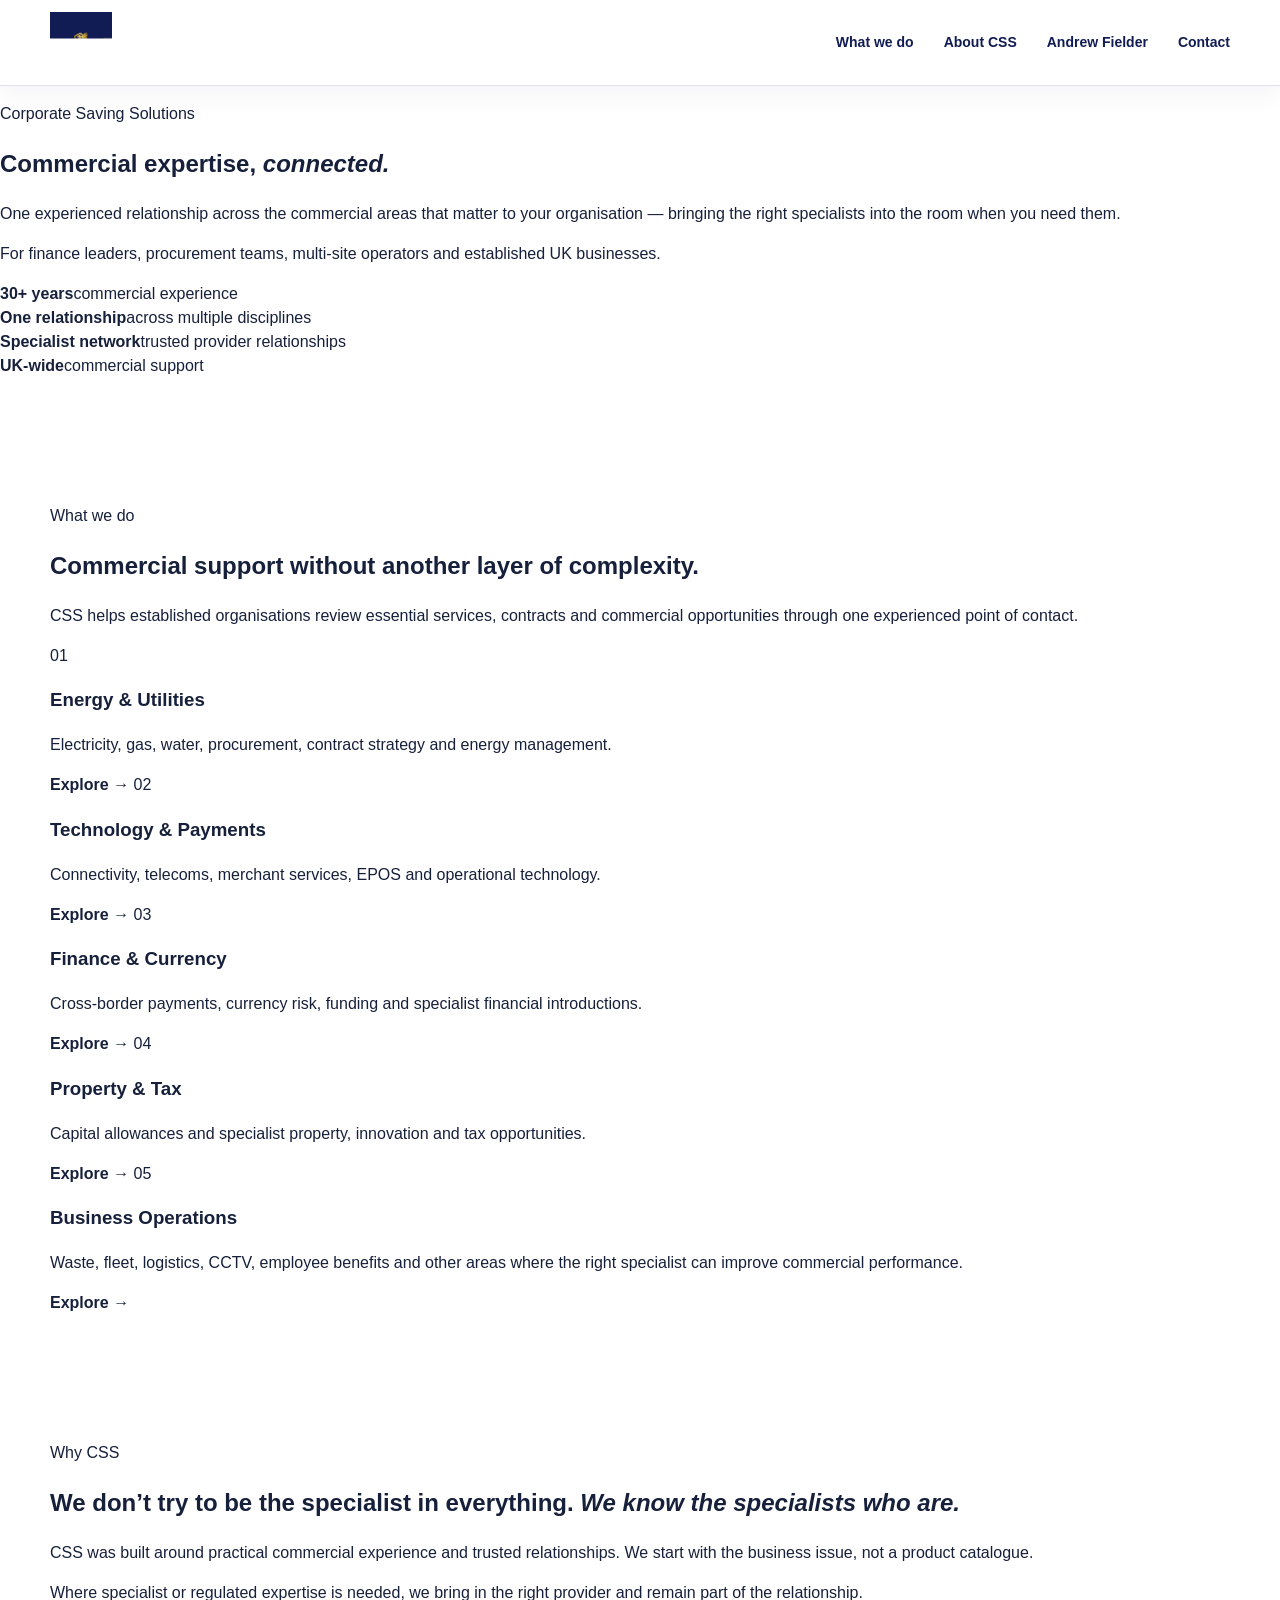
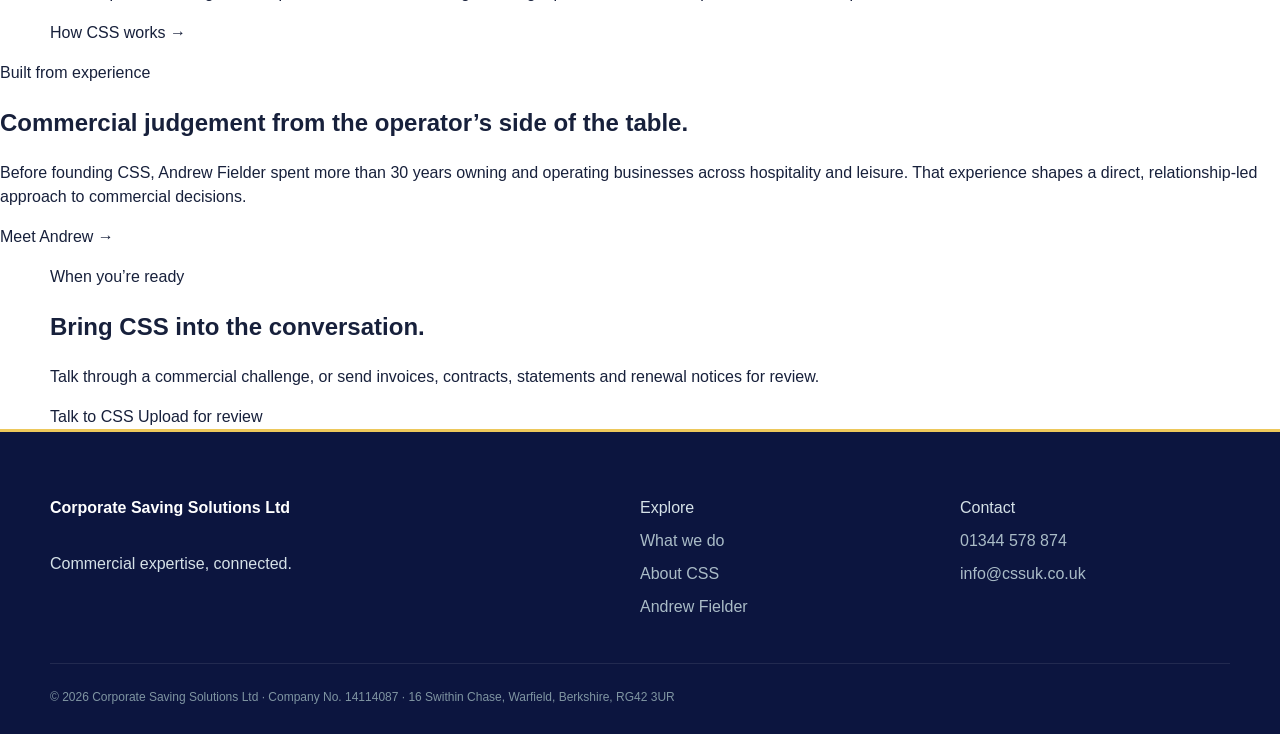
==== commit 7d79fd5b: "Rebuild CSS homepage around premium image-led direction" ====
--- a/index.html
+++ b/index.html
@@ -5,103 +5,109 @@
   <meta name="viewport" content="width=device-width,initial-scale=1" />
   <title>Corporate Saving Solutions | Commercial expertise, connected.</title>
   <meta name="description" content="Corporate Saving Solutions connects established organisations with trusted specialists across utilities, technology, payments, finance, property and operations." />
+  <link rel="preconnect" href="https://fonts.googleapis.com">
+  <link rel="preconnect" href="https://fonts.gstatic.com" crossorigin>
+  <link href="https://fonts.googleapis.com/css2?family=DM+Sans:wght@400;500;600;700&family=Manrope:wght@500;600;700;800&display=swap" rel="stylesheet">
   <link rel="stylesheet" href="styles.css" />
 </head>
 <body>
   <header class="site-header">
     <a class="brand" href="index.html" aria-label="Corporate Saving Solutions home">
-      <img src="https://cssuk.co.uk/wp-content/uploads/2024/11/Capture-e1727956403938.png" alt="Corporate Saving Solutions" />
+      <img src="public/css-logo.png" alt="Corporate Saving Solutions" />
     </a>
-    <button class="nav-toggle" aria-label="Open menu" onclick="document.body.classList.toggle('menu-open')">☰</button>
+    <button class="nav-toggle" aria-label="Open menu" aria-expanded="false">Menu</button>
     <nav>
       <a href="what-we-do.html">What we do</a>
       <a href="about.html">About CSS</a>
+      <a href="founder.html">Andrew Fielder</a>
       <a href="contact.html">Contact</a>
     </nav>
   </header>
 
   <main>
-    <section class="hero">
-      <div class="hero-grid"></div>
-      <div class="hero-orb hero-orb-a"></div>
-      <div class="hero-orb hero-orb-b"></div>
-      <div class="wrap hero-inner">
-        <div class="hero-copy">
-          <p class="eyebrow">Corporate Saving Solutions</p>
-          <h1>Commercial expertise.<br><span>Connected.</span></h1>
-          <p class="lead">One experienced relationship across the areas that matter to your business — bringing established specialist providers together around your organisation.</p>
-          <p class="micro">For finance leaders, procurement teams, multi-site operators and established UK businesses.</p>
+    <section class="home-hero">
+      <div class="home-hero-copy">
+        <div class="hero-copy-inner">
+          <p class="kicker">Corporate Saving Solutions</p>
+          <h1>Commercial expertise, <em>connected.</em></h1>
+          <p class="hero-intro">One experienced relationship across the commercial areas that matter to your organisation — bringing the right specialists into the room when you need them.</p>
+          <p class="hero-audience">For finance leaders, procurement teams, multi-site operators and established UK businesses.</p>
         </div>
-        <aside class="hero-card">
-          <div class="hero-card-top"><span class="dot"></span><span>One commercial relationship</span></div>
-          <div class="signal"><span>Energy & utilities</span><b>01</b></div>
-          <div class="signal"><span>Technology & payments</span><b>02</b></div>
-          <div class="signal"><span>Finance & currency</span><b>03</b></div>
-          <div class="signal"><span>Property & tax</span><b>04</b></div>
-          <div class="signal"><span>Business operations</span><b>05</b></div>
-        </aside>
       </div>
+      <div class="home-hero-image" role="img" aria-label="Senior business team in a modern office meeting"></div>
     </section>
 
-    <section class="trust-strip">
-      <div class="wrap trust-grid">
-        <div><strong>30+ years</strong><span>commercial experience</span></div>
-        <div><strong>Multi-site</strong><span>complex estates & operations</span></div>
-        <div><strong>Specialist network</strong><span>established provider relationships</span></div>
-        <div><strong>UK-wide</strong><span>commercial support</span></div>
-      </div>
+    <section class="proof-bar" aria-label="CSS credibility">
+      <div><strong>30+ years</strong><span>commercial experience</span></div>
+      <div><strong>One relationship</strong><span>across multiple disciplines</span></div>
+      <div><strong>Specialist network</strong><span>trusted provider relationships</span></div>
+      <div><strong>UK-wide</strong><span>commercial support</span></div>
     </section>
 
-    <section class="section" id="solutions">
+    <section class="section services-home">
       <div class="wrap">
-        <div class="section-head">
-          <p class="eyebrow">What we do</p>
-          <h2>One relationship. Multiple commercial disciplines.</h2>
-          <p>CSS helps organisations review complex business costs, contracts and opportunities without adding another layer of administration.</p>
+        <div class="section-intro-row">
+          <div>
+            <p class="kicker dark-kicker">What we do</p>
+            <h2>Commercial support without another layer of complexity.</h2>
+          </div>
+          <p>CSS helps established organisations review essential services, contracts and commercial opportunities through one experienced point of contact.</p>
         </div>
-        <div class="cards">
-          <article class="service-card featured"><div class="icon">↗</div><h3>Energy & Utilities</h3><p>Electricity, gas, water, procurement strategy, contract review and energy management.</p><a href="energy-utilities.html">Explore energy & utilities <span>→</span></a></article>
-          <article class="service-card"><div class="icon">◎</div><h3>Technology & Payments</h3><p>Connectivity, telecoms, merchant services, EPOS and practical business technology.</p><a href="technology-payments.html">Explore technology & payments <span>→</span></a></article>
-          <article class="service-card"><div class="icon">⌁</div><h3>Finance & Currency</h3><p>Commercial finance, funding and cross-border currency solutions through established specialist partners.</p><a href="finance-currency.html">Explore finance & currency <span>→</span></a></article>
-          <article class="service-card"><div class="icon">◇</div><h3>Property & Tax</h3><p>Capital allowances and specialist commercial property and tax opportunities, supported by expert providers.</p><a href="property-tax.html">Explore property & tax <span>→</span></a></article>
-          <article class="service-card wide"><div class="icon">≋</div><h3>Business Operations</h3><p>Waste, fleet, logistics, CCTV, employee benefits and other areas where the right specialist can improve commercial performance.</p><a href="business-operations.html">Explore business operations <span>→</span></a></article>
+        <div class="service-grid premium-grid">
+          <a class="service-tile" href="energy-utilities.html"><span>01</span><h3>Energy & Utilities</h3><p>Electricity, gas, water, procurement, contract strategy and energy management.</p><b>Explore →</b></a>
+          <a class="service-tile" href="technology-payments.html"><span>02</span><h3>Technology & Payments</h3><p>Connectivity, telecoms, merchant services, EPOS and operational technology.</p><b>Explore →</b></a>
+          <a class="service-tile" href="finance-currency.html"><span>03</span><h3>Finance & Currency</h3><p>Cross-border payments, currency risk, funding and specialist financial introductions.</p><b>Explore →</b></a>
+          <a class="service-tile" href="property-tax.html"><span>04</span><h3>Property & Tax</h3><p>Capital allowances and specialist property, innovation and tax opportunities.</p><b>Explore →</b></a>
+          <a class="service-tile wide-tile" href="business-operations.html"><span>05</span><h3>Business Operations</h3><p>Waste, fleet, logistics, CCTV, employee benefits and other areas where the right specialist can improve commercial performance.</p><b>Explore →</b></a>
         </div>
       </div>
     </section>
 
-    <section class="section dark" id="about">
-      <div class="wrap split">
-        <div><p class="eyebrow light">Why CSS</p><h2>We don’t try to be the specialist in everything.<br><span>We know the specialists who are.</span></h2></div>
-        <div class="body-copy"><p>Corporate Saving Solutions was built around a simple idea: established businesses should be able to access trusted commercial expertise without spending weeks finding, vetting and coordinating multiple providers.</p><p>CSS brings those relationships together through one experienced point of contact — reducing the time, friction and complexity involved in reviewing essential business services.</p><a class="text-link light-link" href="about.html">Why businesses work with CSS →</a></div>
+    <section class="statement-section">
+      <div class="wrap statement-grid">
+        <p class="kicker gold-kicker">Why CSS</p>
+        <h2>We don’t try to be the specialist in everything. <em>We know the specialists who are.</em></h2>
+        <div class="statement-copy">
+          <p>CSS was built around practical commercial experience and trusted relationships. We start with the business issue, not a product catalogue.</p>
+          <p>Where specialist or regulated expertise is needed, we bring in the right provider and remain part of the relationship.</p>
+          <a href="about.html">How CSS works →</a>
+        </div>
       </div>
     </section>
 
-    <section class="section founder">
-      <div class="wrap founder-grid">
-        <div class="founder-mark">AF</div>
-        <div><p class="eyebrow">Founder</p><h2>Commercial experience built over decades.</h2><p>Before founding Corporate Saving Solutions, Andrew Fielder spent more than 30 years owning and operating businesses across hospitality and leisure. CSS grew from the commercial relationships, trusted specialists and practical experience developed during that time.</p><p>The result is a relationship-led approach focused on making businesses more effective, more efficient and better connected to the right expertise.</p><a class="text-link" href="founder.html">Meet Andrew →</a></div>
+    <section class="image-story">
+      <div class="image-story-photo" role="img" aria-label="Modern boardroom prepared for a commercial meeting"></div>
+      <div class="image-story-copy">
+        <p class="kicker dark-kicker">Built from experience</p>
+        <h2>Commercial judgement from the operator’s side of the table.</h2>
+        <p>Before founding CSS, Andrew Fielder spent more than 30 years owning and operating businesses across hospitality and leisure. That experience shapes a direct, relationship-led approach to commercial decisions.</p>
+        <a class="text-cta" href="founder.html">Meet Andrew →</a>
       </div>
     </section>
 
-    <section class="section review-band">
-      <div class="wrap review-grid">
-        <div><p class="eyebrow">Ready when you are</p><h2>Bring CSS into the conversation.</h2><p>Talk through a commercial challenge, or send us invoices, contracts, renewal notices, statements or schedules for review.</p></div>
-        <div class="hero-actions"><a class="btn btn-light" href="contact.html">Talk to CSS</a><a class="btn btn-ghost" href="upload.html">Upload for review</a></div>
-      </div>
-    </section>
-
-    <section class="section contact" id="contact">
-      <div class="wrap contact-grid">
-        <div><p class="eyebrow">Let’s talk</p><h2>A commercial conversation, not a sales pitch.</h2><p>Tell us what you are reviewing, where the pressure points are, or simply what you would like a second pair of eyes on.</p><div class="contact-details"><a href="tel:01344578874">01344 578 874</a><a href="mailto:info@cssuk.co.uk">info@cssuk.co.uk</a><span>16 Swithin Chase, Warfield, Berkshire, RG42 3UR</span></div></div>
-        <form class="contact-form" action="mailto:info@cssuk.co.uk" method="post" enctype="text/plain"><label>Company<input name="company" placeholder="Company name" required></label><div class="form-row"><label>Name<input name="name" placeholder="Your name" required></label><label>Email<input name="email" type="email" placeholder="name@company.co.uk" required></label></div><label>What can we help with?<textarea name="message" rows="5" placeholder="A short note is fine"></textarea></label><button class="btn" type="submit">Send enquiry</button></form>
+    <section class="conversion-section">
+      <div class="wrap conversion-grid">
+        <div>
+          <p class="kicker gold-kicker">When you’re ready</p>
+          <h2>Bring CSS into the conversation.</h2>
+          <p>Talk through a commercial challenge, or send invoices, contracts, statements and renewal notices for review.</p>
+        </div>
+        <div class="conversion-actions">
+          <a class="button primary" href="contact.html">Talk to CSS</a>
+          <a class="button secondary" href="upload.html">Upload for review</a>
+        </div>
       </div>
     </section>
   </main>
 
   <footer>
-    <div class="wrap footer-grid"><div class="footer-brand"><img src="https://cssuk.co.uk/wp-content/uploads/2024/11/Capture-e1727956403938.png" alt="Corporate Saving Solutions"><p>Commercial expertise, connected.</p></div><div><strong>Explore</strong><a href="what-we-do.html">What we do</a><a href="about.html">About CSS</a><a href="upload.html">Upload</a></div><div><strong>Contact</strong><a href="tel:01344578874">01344 578 874</a><a href="mailto:info@cssuk.co.uk">info@cssuk.co.uk</a></div></div>
-    <div class="wrap legal">© 2026 Corporate Saving Solutions Ltd · Company No. 14114087</div>
+    <div class="wrap footer-grid premium-footer">
+      <div><strong>Corporate Saving Solutions Ltd</strong><p>Commercial expertise, connected.</p></div>
+      <div><span>Explore</span><a href="what-we-do.html">What we do</a><a href="about.html">About CSS</a><a href="founder.html">Andrew Fielder</a></div>
+      <div><span>Contact</span><a href="tel:01344578874">01344 578 874</a><a href="mailto:info@cssuk.co.uk">info@cssuk.co.uk</a></div>
+    </div>
+    <div class="wrap legal">© 2026 Corporate Saving Solutions Ltd · Company No. 14114087 · 16 Swithin Chase, Warfield, Berkshire, RG42 3UR</div>
   </footer>
-<script src="script.js"></script>
+  <script src="script.js"></script>
 </body>
 </html>
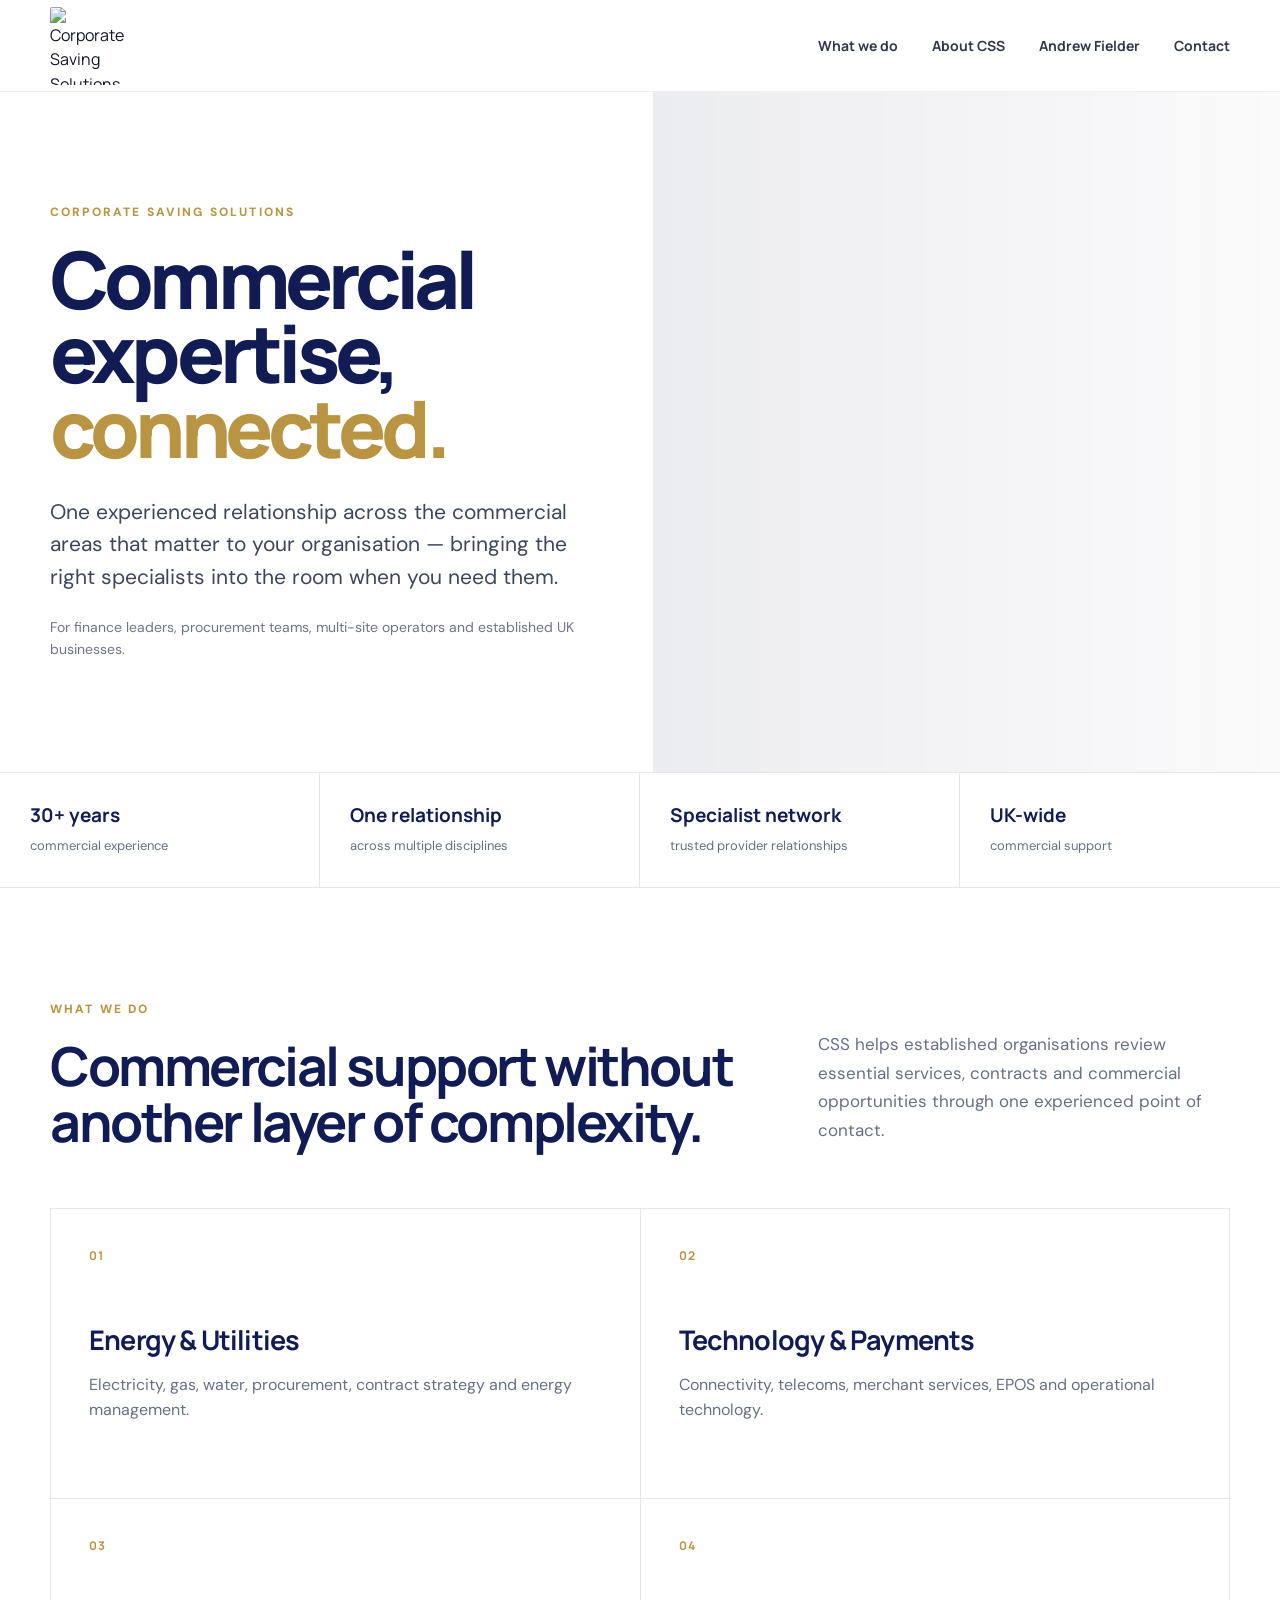
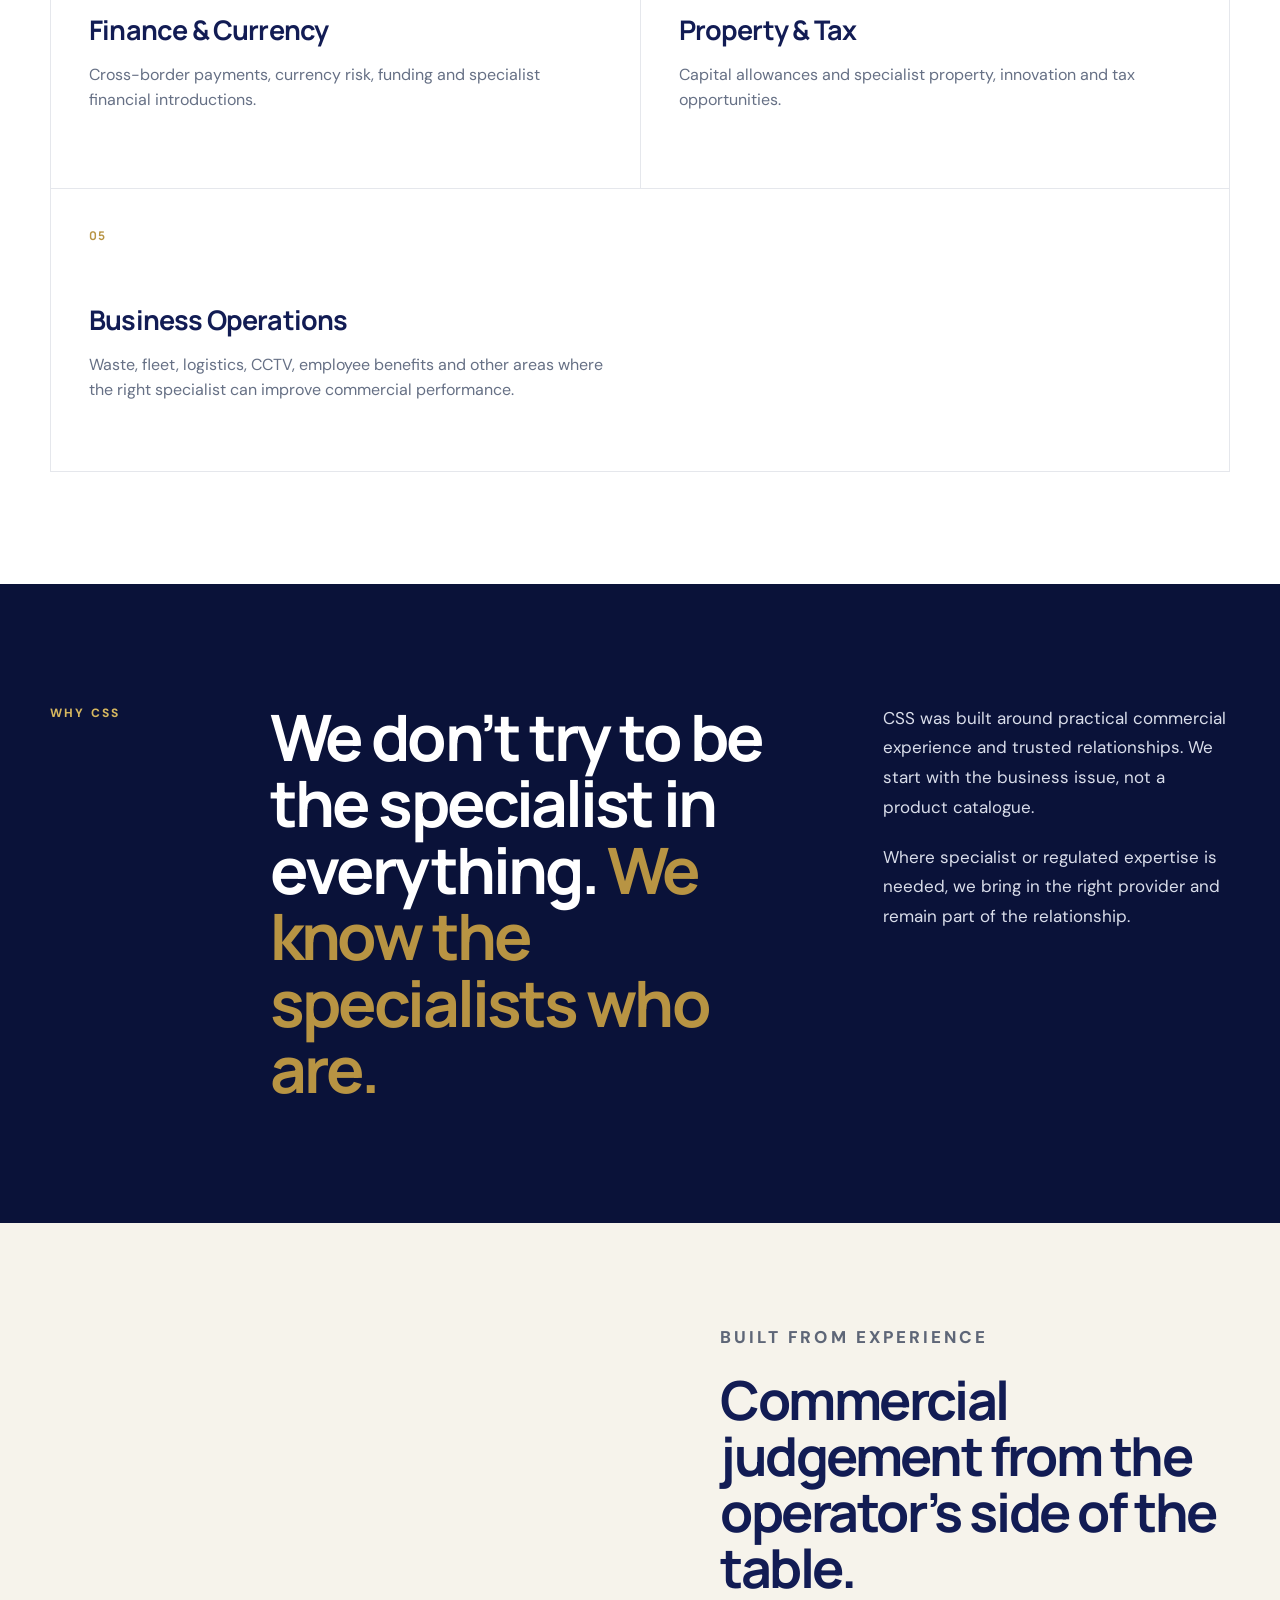
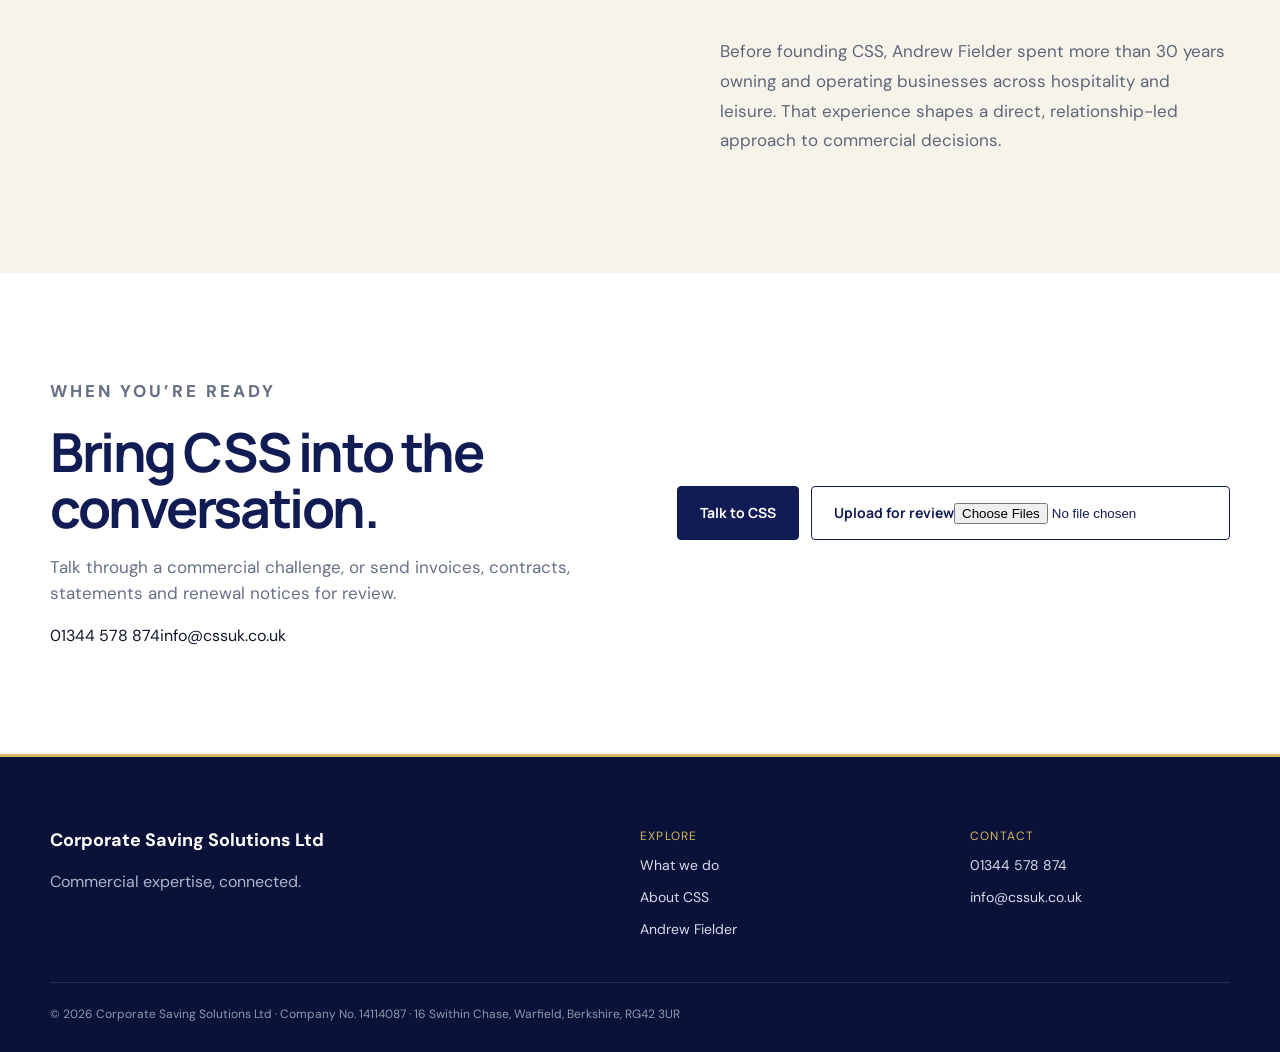
==== commit b11cee72: "Finish premium single-page homepage flow" ====
--- a/index.html
+++ b/index.html
@@ -1,113 +1 @@
-<!doctype html>
-<html lang="en">
-<head>
-  <meta charset="utf-8" />
-  <meta name="viewport" content="width=device-width,initial-scale=1" />
-  <title>Corporate Saving Solutions | Commercial expertise, connected.</title>
-  <meta name="description" content="Corporate Saving Solutions connects established organisations with trusted specialists across utilities, technology, payments, finance, property and operations." />
-  <link rel="preconnect" href="https://fonts.googleapis.com">
-  <link rel="preconnect" href="https://fonts.gstatic.com" crossorigin>
-  <link href="https://fonts.googleapis.com/css2?family=DM+Sans:wght@400;500;600;700&family=Manrope:wght@500;600;700;800&display=swap" rel="stylesheet">
-  <link rel="stylesheet" href="styles.css" />
-</head>
-<body>
-  <header class="site-header">
-    <a class="brand" href="index.html" aria-label="Corporate Saving Solutions home">
-      <img src="public/css-logo.png" alt="Corporate Saving Solutions" />
-    </a>
-    <button class="nav-toggle" aria-label="Open menu" aria-expanded="false">Menu</button>
-    <nav>
-      <a href="what-we-do.html">What we do</a>
-      <a href="about.html">About CSS</a>
-      <a href="founder.html">Andrew Fielder</a>
-      <a href="contact.html">Contact</a>
-    </nav>
-  </header>
-
-  <main>
-    <section class="home-hero">
-      <div class="home-hero-copy">
-        <div class="hero-copy-inner">
-          <p class="kicker">Corporate Saving Solutions</p>
-          <h1>Commercial expertise, <em>connected.</em></h1>
-          <p class="hero-intro">One experienced relationship across the commercial areas that matter to your organisation — bringing the right specialists into the room when you need them.</p>
-          <p class="hero-audience">For finance leaders, procurement teams, multi-site operators and established UK businesses.</p>
-        </div>
-      </div>
-      <div class="home-hero-image" role="img" aria-label="Senior business team in a modern office meeting"></div>
-    </section>
-
-    <section class="proof-bar" aria-label="CSS credibility">
-      <div><strong>30+ years</strong><span>commercial experience</span></div>
-      <div><strong>One relationship</strong><span>across multiple disciplines</span></div>
-      <div><strong>Specialist network</strong><span>trusted provider relationships</span></div>
-      <div><strong>UK-wide</strong><span>commercial support</span></div>
-    </section>
-
-    <section class="section services-home">
-      <div class="wrap">
-        <div class="section-intro-row">
-          <div>
-            <p class="kicker dark-kicker">What we do</p>
-            <h2>Commercial support without another layer of complexity.</h2>
-          </div>
-          <p>CSS helps established organisations review essential services, contracts and commercial opportunities through one experienced point of contact.</p>
-        </div>
-        <div class="service-grid premium-grid">
-          <a class="service-tile" href="energy-utilities.html"><span>01</span><h3>Energy & Utilities</h3><p>Electricity, gas, water, procurement, contract strategy and energy management.</p><b>Explore →</b></a>
-          <a class="service-tile" href="technology-payments.html"><span>02</span><h3>Technology & Payments</h3><p>Connectivity, telecoms, merchant services, EPOS and operational technology.</p><b>Explore →</b></a>
-          <a class="service-tile" href="finance-currency.html"><span>03</span><h3>Finance & Currency</h3><p>Cross-border payments, currency risk, funding and specialist financial introductions.</p><b>Explore →</b></a>
-          <a class="service-tile" href="property-tax.html"><span>04</span><h3>Property & Tax</h3><p>Capital allowances and specialist property, innovation and tax opportunities.</p><b>Explore →</b></a>
-          <a class="service-tile wide-tile" href="business-operations.html"><span>05</span><h3>Business Operations</h3><p>Waste, fleet, logistics, CCTV, employee benefits and other areas where the right specialist can improve commercial performance.</p><b>Explore →</b></a>
-        </div>
-      </div>
-    </section>
-
-    <section class="statement-section">
-      <div class="wrap statement-grid">
-        <p class="kicker gold-kicker">Why CSS</p>
-        <h2>We don’t try to be the specialist in everything. <em>We know the specialists who are.</em></h2>
-        <div class="statement-copy">
-          <p>CSS was built around practical commercial experience and trusted relationships. We start with the business issue, not a product catalogue.</p>
-          <p>Where specialist or regulated expertise is needed, we bring in the right provider and remain part of the relationship.</p>
-          <a href="about.html">How CSS works →</a>
-        </div>
-      </div>
-    </section>
-
-    <section class="image-story">
-      <div class="image-story-photo" role="img" aria-label="Modern boardroom prepared for a commercial meeting"></div>
-      <div class="image-story-copy">
-        <p class="kicker dark-kicker">Built from experience</p>
-        <h2>Commercial judgement from the operator’s side of the table.</h2>
-        <p>Before founding CSS, Andrew Fielder spent more than 30 years owning and operating businesses across hospitality and leisure. That experience shapes a direct, relationship-led approach to commercial decisions.</p>
-        <a class="text-cta" href="founder.html">Meet Andrew →</a>
-      </div>
-    </section>
-
-    <section class="conversion-section">
-      <div class="wrap conversion-grid">
-        <div>
-          <p class="kicker gold-kicker">When you’re ready</p>
-          <h2>Bring CSS into the conversation.</h2>
-          <p>Talk through a commercial challenge, or send invoices, contracts, statements and renewal notices for review.</p>
-        </div>
-        <div class="conversion-actions">
-          <a class="button primary" href="contact.html">Talk to CSS</a>
-          <a class="button secondary" href="upload.html">Upload for review</a>
-        </div>
-      </div>
-    </section>
-  </main>
-
-  <footer>
-    <div class="wrap footer-grid premium-footer">
-      <div><strong>Corporate Saving Solutions Ltd</strong><p>Commercial expertise, connected.</p></div>
-      <div><span>Explore</span><a href="what-we-do.html">What we do</a><a href="about.html">About CSS</a><a href="founder.html">Andrew Fielder</a></div>
-      <div><span>Contact</span><a href="tel:01344578874">01344 578 874</a><a href="mailto:info@cssuk.co.uk">info@cssuk.co.uk</a></div>
-    </div>
-    <div class="wrap legal">© 2026 Corporate Saving Solutions Ltd · Company No. 14114087 · 16 Swithin Chase, Warfield, Berkshire, RG42 3UR</div>
-  </footer>
-  <script src="script.js"></script>
-</body>
-</html>+<!doctype html><html lang="en"><head><meta charset="utf-8"><meta name="viewport" content="width=device-width,initial-scale=1"><title>Corporate Saving Solutions | Commercial expertise, connected.</title><meta name="description" content="Corporate Saving Solutions connects established organisations with trusted specialists across utilities, technology, payments, finance, property and operations."><link rel="preconnect" href="https://fonts.googleapis.com"><link rel="preconnect" href="https://fonts.gstatic.com" crossorigin><link href="https://fonts.googleapis.com/css2?family=DM+Sans:wght@400;500;600;700&family=Manrope:wght@500;600;700;800&display=swap" rel="stylesheet"><link rel="stylesheet" href="styles.css"></head><body><header class="site-header"><a class="brand" href="#top"><img src="https://raw.githubusercontent.com/jfielderon/CSS-UK/main/public/css-logo.png" alt="Corporate Saving Solutions"></a><button class="nav-toggle" aria-label="Open menu">Menu</button><nav><a href="#services">What we do</a><a href="#about">About CSS</a><a href="#andrew">Andrew Fielder</a><a href="#contact">Contact</a></nav></header><main id="top"><section class="home-hero"><div class="home-hero-copy"><div class="hero-copy-inner"><p class="kicker">Corporate Saving Solutions</p><h1>Commercial expertise, <em>connected.</em></h1><p class="hero-intro">One experienced relationship across the commercial areas that matter to your organisation — bringing the right specialists into the room when you need them.</p><p class="hero-audience">For finance leaders, procurement teams, multi-site operators and established UK businesses.</p></div></div><div class="home-hero-image" role="img" aria-label="Senior business team in a modern office meeting"></div></section><section class="proof-bar"><div><strong>30+ years</strong><span>commercial experience</span></div><div><strong>One relationship</strong><span>across multiple disciplines</span></div><div><strong>Specialist network</strong><span>trusted provider relationships</span></div><div><strong>UK-wide</strong><span>commercial support</span></div></section><section class="section services-home" id="services"><div class="wrap"><div class="section-intro-row"><div><p class="kicker dark-kicker">What we do</p><h2>Commercial support without another layer of complexity.</h2></div><p>CSS helps established organisations review essential services, contracts and commercial opportunities through one experienced point of contact.</p></div><div class="service-grid premium-grid"><article class="service-tile"><span>01</span><h3>Energy & Utilities</h3><p>Electricity, gas, water, procurement, contract strategy and energy management.</p></article><article class="service-tile"><span>02</span><h3>Technology & Payments</h3><p>Connectivity, telecoms, merchant services, EPOS and operational technology.</p></article><article class="service-tile"><span>03</span><h3>Finance & Currency</h3><p>Cross-border payments, currency risk, funding and specialist financial introductions.</p></article><article class="service-tile"><span>04</span><h3>Property & Tax</h3><p>Capital allowances and specialist property, innovation and tax opportunities.</p></article><article class="service-tile wide-tile"><span>05</span><h3>Business Operations</h3><p>Waste, fleet, logistics, CCTV, employee benefits and other areas where the right specialist can improve commercial performance.</p></article></div></div></section><section class="statement-section" id="about"><div class="wrap statement-grid"><p class="kicker gold-kicker">Why CSS</p><h2>We don’t try to be the specialist in everything. <em>We know the specialists who are.</em></h2><div class="statement-copy"><p>CSS was built around practical commercial experience and trusted relationships. We start with the business issue, not a product catalogue.</p><p>Where specialist or regulated expertise is needed, we bring in the right provider and remain part of the relationship.</p></div></div></section><section class="image-story" id="andrew"><div class="image-story-photo"></div><div class="image-story-copy"><p class="kicker dark-kicker">Built from experience</p><h2>Commercial judgement from the operator’s side of the table.</h2><p>Before founding CSS, Andrew Fielder spent more than 30 years owning and operating businesses across hospitality and leisure. That experience shapes a direct, relationship-led approach to commercial decisions.</p></div></section><section class="conversion-section" id="contact"><div class="wrap conversion-grid"><div><p class="kicker gold-kicker">When you’re ready</p><h2>Bring CSS into the conversation.</h2><p>Talk through a commercial challenge, or send invoices, contracts, statements and renewal notices for review.</p><div class="contact-lines"><a href="tel:01344578874">01344 578 874</a><a href="mailto:info@cssuk.co.uk">info@cssuk.co.uk</a></div></div><div class="conversion-actions"><a class="button primary" href="mailto:info@cssuk.co.uk">Talk to CSS</a><label class="button secondary upload-button">Upload for review<input type="file" multiple></label></div></div></section></main><footer><div class="wrap premium-footer"><div><strong>Corporate Saving Solutions Ltd</strong><p>Commercial expertise, connected.</p></div><div><span>Explore</span><a href="#services">What we do</a><a href="#about">About CSS</a><a href="#andrew">Andrew Fielder</a></div><div><span>Contact</span><a href="tel:01344578874">01344 578 874</a><a href="mailto:info@cssuk.co.uk">info@cssuk.co.uk</a></div></div><div class="wrap legal">© 2026 Corporate Saving Solutions Ltd · Company No. 14114087 · 16 Swithin Chase, Warfield, Berkshire, RG42 3UR</div></footer><script src="script.js"></script></body></html>
--- a/styles.css
+++ b/styles.css
@@ -1 +1 @@
-:root{--navy:#082f49;--navy2:#041f31;--blue:#0e7490;--aqua:#22b8cf;--mint:#73d8c9;--ink:#0f2233;--muted:#607383;--line:#cfe4e8;--paper:#f2faf9;--white:#fff;--radius:22px;--shadow:0 24px 70px rgba(6,31,49,.13)}*{box-sizing:border-box}html{scroll-behavior:smooth}body{margin:0;font-family:Inter,ui-sans-serif,-apple-system,BlinkMacSystemFont,"Segoe UI",sans-serif;color:var(--ink);background:#fff;line-height:1.5}a{color:inherit;text-decoration:none}img{max-width:100%;display:block}.wrap{width:min(1180px,calc(100% - 48px));margin:auto}.site-header{height:86px;display:flex;align-items:center;justify-content:space-between;padding:0 max(24px,calc((100vw - 1180px)/2));position:sticky;top:0;background:rgba(255,255,255,.96);backdrop-filter:blur(18px);z-index:20;border-bottom:3px solid var(--aqua);box-shadow:0 8px 30px rgba(8,47,73,.07)}.brand img{width:230px;max-height:62px;object-fit:contain;object-position:left center}.site-header nav{display:flex;gap:30px;align-items:center;font-size:14px;font-weight:700}.site-header nav>a:not(.btn):hover{color:var(--blue)}.nav-toggle{display:none;background:none;border:0;font-size:24px}.btn{display:inline-flex;align-items:center;justify-content:center;border:0;border-radius:999px;background:linear-gradient(135deg,var(--blue),var(--aqua));color:#fff;padding:15px 24px;font-weight:800;cursor:pointer;transition:.2s ease;box-shadow:0 10px 24px rgba(14,116,144,.18)}.btn:hover{transform:translateY(-1px)}.btn-small{padding:11px 18px}.hero{position:relative;overflow:hidden;color:#fff;background:radial-gradient(circle at 86% 10%,rgba(115,216,201,.34),transparent 28%),radial-gradient(circle at 55% 100%,rgba(34,184,207,.22),transparent 34%),linear-gradient(125deg,var(--navy2) 0%,var(--navy) 45%,#0b5d73 100%)}.hero-grid{position:absolute;inset:0;background-image:linear-gradient(rgba(255,255,255,.055) 1px,transparent 1px),linear-gradient(90deg,rgba(255,255,255,.055) 1px,transparent 1px);background-size:54px 54px;mask-image:linear-gradient(to bottom,#000,transparent)}.hero-orb{position:absolute;border-radius:50%;opacity:.4}.hero-orb-a{width:420px;height:420px;background:radial-gradient(circle,var(--mint),transparent 70%);right:-110px;top:-150px}.hero-orb-b{width:480px;height:480px;background:radial-gradient(circle,var(--aqua),transparent 70%);left:42%;bottom:-280px}.hero-inner{position:relative;min-height:680px;padding:112px 0 92px;display:grid;grid-template-columns:1.15fr .72fr;gap:86px;align-items:center}.eyebrow{text-transform:uppercase;letter-spacing:.16em;font-size:12px;font-weight:900;color:var(--blue);margin:0 0 18px}.hero .eyebrow{color:var(--mint)}.hero h1,.upload-hero h1{font-size:clamp(52px,6vw,82px);letter-spacing:-.055em;line-height:.96;margin:0 0 28px;max-width:820px}.hero h1 span{color:#89eadc}.upload-hero h1 span,.dark h2 span{color:var(--blue)}.lead{font-size:20px;line-height:1.6;color:#d9edf2;max-width:700px}.hero-actions{display:flex;gap:12px;margin:34px 0 22px}.hero .btn{background:linear-gradient(135deg,var(--aqua),var(--mint));color:var(--navy2)}.hero .btn-ghost{background:rgba(255,255,255,.08);color:#fff;border:1px solid rgba(255,255,255,.45);box-shadow:none}.micro{font-size:13px;color:#b9d7df}.hero-card{background:rgba(255,255,255,.97);border:1px solid rgba(255,255,255,.35);border-radius:28px;padding:18px;box-shadow:0 28px 80px rgba(0,0,0,.22)}.hero-card-top{padding:12px 10px 24px;display:flex;gap:9px;align-items:center;font-size:12px;text-transform:uppercase;letter-spacing:.08em;font-weight:800;color:var(--blue)}.dot{width:9px;height:9px;border-radius:50%;background:var(--mint);box-shadow:0 0 0 5px rgba(115,216,201,.17)}.signal{display:flex;align-items:center;justify-content:space-between;padding:19px 18px;border-top:1px solid var(--line);font-size:15px;font-weight:750;color:var(--ink)}.signal b{font-size:12px;color:var(--blue)}.trust-strip{background:linear-gradient(90deg,var(--blue),#1394a7 55%,#45b9aa);color:#fff}.trust-grid{display:grid;grid-template-columns:repeat(4,1fr);border-left:1px solid rgba(255,255,255,.18)}.trust-grid>div{padding:28px;border-right:1px solid rgba(255,255,255,.18)}.trust-grid strong{display:block;font-size:21px;letter-spacing:-.02em}.trust-grid span{display:block;color:#d9f4f2;font-size:13px;margin-top:2px}.section{padding:110px 0}.section-head{max-width:760px;margin-bottom:48px}.section-head h2,.dark h2,.founder h2,.review-band h2,.contact h2{font-size:clamp(36px,4vw,58px);letter-spacing:-.045em;line-height:1.04;margin:0 0 20px}.section-head>p:last-child,.body-copy,.founder p,.review-band p,.contact p{color:var(--muted);font-size:17px;line-height:1.75}#solutions{background:linear-gradient(180deg,#fff 0%,#f1fbfb 100%)}.cards{display:grid;grid-template-columns:repeat(2,1fr);gap:18px}.service-card{position:relative;overflow:hidden;border:1px solid #cfe7e9;border-radius:var(--radius);padding:34px;background:#fff;min-height:260px;display:flex;flex-direction:column;transition:.25s ease;box-shadow:0 12px 34px rgba(8,47,73,.055)}.service-card:before{content:"";position:absolute;left:0;right:0;top:0;height:5px;background:linear-gradient(90deg,var(--blue),var(--aqua),var(--mint))}.service-card:hover{transform:translateY(-4px);box-shadow:var(--shadow)}.service-card:nth-child(2){background:#f1fbfb}.service-card:nth-child(3){background:#f6fcfd}.service-card:nth-child(4){background:#edf9f7}.service-card.featured{background:linear-gradient(145deg,var(--navy),#0b6578);color:#fff;border-color:transparent}.service-card.wide{grid-column:span 2;background:linear-gradient(115deg,#f4fbfc,#e7f7f4)}.service-card .icon{width:52px;height:52px;border-radius:14px;display:grid;place-items:center;background:#e9f8f7;color:var(--blue);font-size:28px;margin-bottom:34px}.service-card.featured .icon{background:rgba(255,255,255,.12);color:var(--mint)}.service-card h3{font-size:27px;letter-spacing:-.03em;margin:0 0 11px}.service-card p{color:var(--muted);max-width:580px;margin:0 0 28px}.service-card.featured p{color:#d2e3ea}.service-card a{font-weight:800;margin-top:auto}.dark{background:radial-gradient(circle at 85% 30%,rgba(34,184,207,.12),transparent 28%),linear-gradient(120deg,var(--navy2),var(--navy));color:#fff}.split{display:grid;grid-template-columns:1.05fr .75fr;gap:100px;align-items:start}.eyebrow.light{color:#7bd7df}.dark .body-copy{color:#c6d7df}.light-link{color:#fff}.text-link{display:inline-block;margin-top:16px;font-weight:800;color:var(--blue)}.founder{background:linear-gradient(135deg,#eef9f8 0%,#fff 58%,#edf8fb 100%)}.founder-grid{display:grid;grid-template-columns:320px 1fr;gap:90px;align-items:center}.founder-mark{aspect-ratio:1;border-radius:28px;background:linear-gradient(145deg,var(--aqua),var(--mint));display:grid;place-items:center;font-size:94px;font-weight:900;letter-spacing:-.08em;color:var(--navy2);box-shadow:0 24px 54px rgba(14,116,144,.17)}.review-band{background:radial-gradient(circle at 85% 10%,rgba(115,216,201,.28),transparent 27%),linear-gradient(110deg,var(--blue),#087d91 54%,#36aa9d);color:#fff}.review-band .eyebrow{color:#c7fff5}.review-band p{color:#e1f5f3}.review-grid{display:grid;grid-template-columns:1fr auto;align-items:center;gap:40px}.btn-light{background:#fff;color:var(--navy);min-width:190px}.contact{background:linear-gradient(180deg,#fff 0%,#f4fbfb 100%)}.contact-grid{display:grid;grid-template-columns:.8fr 1fr;gap:90px}.contact-details{display:flex;flex-direction:column;gap:10px;margin-top:34px;font-weight:700}.contact-details span{font-weight:500;color:var(--muted)}.contact-form,.upload-card{padding:34px;border:1px solid var(--line);border-top:5px solid var(--aqua);border-radius:24px;box-shadow:var(--shadow);background:#fff}.contact-form label,.upload-card label{display:block;font-size:13px;font-weight:800;margin-bottom:18px}.contact-form input,.contact-form textarea,.upload-card input,.upload-card textarea,.upload-card select{display:block;width:100%;margin-top:8px;border:1px solid #ccdbe2;border-radius:12px;padding:14px 15px;font:inherit;background:#fbfcfd;outline:none}.contact-form input:focus,.contact-form textarea:focus,.upload-card input:focus,.upload-card textarea:focus,.upload-card select:focus{border-color:var(--aqua);box-shadow:0 0 0 3px rgba(34,184,207,.12)}.form-row{display:grid;grid-template-columns:1fr 1fr;gap:14px}footer{background:linear-gradient(125deg,#031925,var(--navy2) 60%,#093d4c);color:#d5e1e7;padding:64px 0 28px;border-top:5px solid var(--aqua)}.footer-grid{display:grid;grid-template-columns:2fr 1fr 1fr;gap:50px}.footer-brand img{width:190px;background:white;padding:8px;border-radius:8px}.footer-brand p{color:#8fa6b4}.footer-grid>div:not(.footer-brand){display:flex;flex-direction:column;gap:9px}.footer-grid strong{color:#fff;margin-bottom:7px}.footer-grid a{color:#aabcc7}.legal{border-top:1px solid rgba(255,255,255,.09);margin-top:44px;padding-top:24px;color:#7f95a2;font-size:12px}.upload-hero{min-height:calc(100vh - 86px);background:radial-gradient(circle at 85% 10%,rgba(115,216,201,.32),transparent 25%),linear-gradient(135deg,#edfafa,#dff4f3 52%,#eff9fb);padding:90px 0}.upload-wrap{display:grid;grid-template-columns:.85fr 1.15fr;gap:72px;align-items:start}.security-note{display:inline-block;margin-top:26px;padding:13px 16px;background:#fff;border:1px solid var(--line);border-left:4px solid var(--aqua);border-radius:12px;color:#4b6675;font-size:13px}.upload-card h2{margin:0 0 28px;font-size:28px}.file-drop{border:1.5px dashed #79bdc9;border-radius:14px;padding:26px!important;text-align:center;background:#f3fbfb;cursor:pointer}.file-drop input{display:none}.file-drop span{display:block;font-size:15px;color:var(--navy);margin-bottom:4px}.file-drop small{font-weight:500;color:var(--muted)}.demo-note{font-size:13px!important;padding:12px 14px;background:#edf8f5;color:#2a675e!important;border-radius:10px;margin:15px 0 0!important}@media(max-width:900px){.site-header nav{display:none}.nav-toggle{display:block}.menu-open .site-header{height:auto;align-items:flex-start;padding-top:18px;padding-bottom:18px;flex-wrap:wrap}.menu-open .site-header nav{display:flex;width:100%;flex-direction:column;align-items:flex-start;gap:18px;padding:24px 0 6px}.hero-inner,.split,.founder-grid,.contact-grid,.upload-wrap{grid-template-columns:1fr;gap:44px}.hero-inner{padding:78px 0 64px}.hero-card{max-width:600px}.trust-grid{grid-template-columns:repeat(2,1fr)}.section{padding:78px 0}.review-grid{grid-template-columns:1fr}.founder-mark{width:240px}.footer-grid{grid-template-columns:1fr 1fr}.footer-brand{grid-column:span 2}}@media(max-width:600px){.wrap{width:min(100% - 28px,1180px)}.site-header{padding-left:14px;padding-right:14px;height:74px}.brand img{width:190px}.hero h1,.upload-hero h1{font-size:48px}.lead{font-size:17px}.hero-actions{flex-direction:column;align-items:stretch}.trust-grid{grid-template-columns:1fr 1fr}.trust-grid>div{padding:18px 14px}.trust-grid strong{font-size:17px}.cards{grid-template-columns:1fr}.service-card.wide{grid-column:auto}.form-row{grid-template-columns:1fr}.footer-grid{grid-template-columns:1fr}.footer-brand{grid-column:auto}.founder-mark{width:190px}.contact-form,.upload-card{padding:22px}}+:root{--navy:#121c54;--navy-deep:#0a1239;--blue:#263b82;--gold:#d6b75f;--gold-deep:#b89443;--cream:#f6f3eb;--ink:#11172a;--muted:#667085;--line:#e5e7ec;--paper:#f7f8fb;--white:#fff}*{box-sizing:border-box}html{scroll-behavior:smooth}body{margin:0;font-family:"DM Sans",Arial,sans-serif;color:var(--ink);background:#fff;line-height:1.55;-webkit-font-smoothing:antialiased}h1,h2,h3,.brand,nav,.button{font-family:"Manrope",Arial,sans-serif}a{color:inherit;text-decoration:none}img{display:block;max-width:100%}.wrap{width:min(1180px,calc(100% - 48px));margin:auto}.site-header{height:92px;display:flex;align-items:center;justify-content:space-between;padding:0 max(24px,calc((100vw - 1180px)/2));position:sticky;top:0;z-index:40;background:rgba(255,255,255,.97);backdrop-filter:blur(14px);border-bottom:1px solid #eceef3}.brand{display:flex;align-items:center}.brand img{width:78px;height:78px;object-fit:cover;border-radius:2px}.site-header nav{display:flex;align-items:center;gap:34px;font-size:14px;font-weight:700;color:#31384d}.site-header nav a{position:relative}.site-header nav a:after{content:"";position:absolute;left:0;bottom:-8px;width:0;height:2px;background:var(--gold);transition:.2s}.site-header nav a:hover:after{width:100%}.nav-toggle{display:none;border:0;background:none;font:700 14px "Manrope";color:var(--navy)}.home-hero{min-height:680px;display:grid;grid-template-columns:1.02fr .98fr;background:#fff}.home-hero-copy{display:flex;align-items:center;padding:76px max(36px,calc((100vw - 1180px)/2)) 76px max(36px,calc((100vw - 1180px)/2))}.hero-copy-inner{max-width:690px}.kicker{text-transform:uppercase;letter-spacing:.18em;font-size:12px;font-weight:800;color:var(--gold-deep);margin:0 0 20px}.home-hero h1{font-size:clamp(58px,6.2vw,96px);line-height:.94;letter-spacing:-.06em;margin:0 0 30px;color:var(--navy);font-weight:800}.home-hero h1 em,.statement-section h2 em{font-style:normal;color:var(--gold-deep)}.hero-intro{font-size:21px;line-height:1.55;max-width:650px;color:#3c465e;margin:0 0 24px}.hero-audience{font-size:14px;color:#6d7589;max-width:610px;margin:0}.home-hero-image{min-height:680px;background:linear-gradient(90deg,rgba(10,18,57,.08),rgba(10,18,57,.02)),url('https://images.unsplash.com/photo-1758518730083-4c12527b6742?auto=format&fit=crop&fm=jpg&ixlib=rb-4.1.0&q=82&w=1800') center/cover no-repeat}.proof-bar{display:grid;grid-template-columns:repeat(4,1fr);border-top:1px solid var(--line);border-bottom:1px solid var(--line);background:#fff}.proof-bar>div{padding:29px 30px;border-right:1px solid var(--line)}.proof-bar>div:last-child{border-right:0}.proof-bar strong{display:block;font:700 19px "Manrope";color:var(--navy);margin-bottom:5px}.proof-bar span{font-size:13px;color:var(--muted)}.section{padding:112px 0}.services-home{background:#fff}.section-intro-row{display:grid;grid-template-columns:1.25fr .75fr;gap:80px;align-items:end;margin-bottom:58px}.section-intro-row h2,.statement-section h2,.image-story h2,.conversion-section h2{font-size:clamp(38px,4.2vw,62px);line-height:1.04;letter-spacing:-.045em;margin:0;color:var(--navy)}.section-intro-row>p{font-size:17px;color:var(--muted);margin:0 0 5px;line-height:1.7}.premium-grid{display:grid;grid-template-columns:repeat(2,1fr);border-top:1px solid var(--line);border-left:1px solid var(--line)}.service-tile{min-height:290px;padding:38px;display:flex;flex-direction:column;border-right:1px solid var(--line);border-bottom:1px solid var(--line);transition:.22s;background:#fff}.service-tile:hover{background:#fafaf8}.service-tile>span{font:700 12px "Manrope";color:var(--gold-deep);letter-spacing:.12em;margin-bottom:55px}.service-tile h3{font-size:27px;letter-spacing:-.03em;color:var(--navy);margin:0 0 12px}.service-tile p{color:var(--muted);margin:0 0 30px;max-width:520px}.service-tile b{margin-top:auto;font:700 13px "Manrope";color:var(--navy)}.wide-tile{grid-column:span 2;min-height:235px}.statement-section{background:var(--navy-deep);color:#fff;padding:120px 0}.statement-grid{display:grid;grid-template-columns:.35fr 1.2fr .75fr;gap:58px;align-items:start}.gold-kicker{color:var(--gold)}.statement-section h2{color:#fff;font-size:clamp(42px,5vw,70px)}.statement-copy{font-size:17px;color:#d9ddea;line-height:1.75}.statement-copy p{margin:0 0 20px}.statement-copy a{color:var(--gold);font-weight:700}.image-story{display:grid;grid-template-columns:1fr 1fr;min-height:650px;background:var(--cream)}.image-story-photo{background:url('https://images.unsplash.com/photo-1758518730083-4c12527b6742?auto=format&fit=crop&fm=jpg&ixlib=rb-4.1.0&q=82&w=1800') 20% center/cover no-repeat;filter:saturate(.8)}.image-story-copy{padding:90px max(40px,calc((100vw - 1180px)/2)) 90px 80px;display:flex;flex-direction:column;justify-content:center}.dark-kicker{color:var(--gold-deep)}.image-story h2{margin-bottom:24px}.image-story p{font-size:17px;color:#5e6677;line-height:1.75;max-width:590px}.text-cta{margin-top:20px;font-weight:700;color:var(--navy)}.conversion-section{padding:105px 0;background:#fff}.conversion-grid{display:grid;grid-template-columns:1fr auto;gap:60px;align-items:center}.conversion-grid>div:first-child{max-width:760px}.conversion-section h2{margin-bottom:18px}.conversion-section p{font-size:17px;color:var(--muted);max-width:650px}.conversion-actions{display:flex;gap:12px}.button,.btn{display:inline-flex;justify-content:center;align-items:center;padding:15px 22px;border-radius:4px;font-weight:700;font-size:14px;border:1px solid var(--navy);transition:.18s}.primary,.btn{background:var(--navy);color:#fff}.primary:hover,.btn:hover{background:var(--blue)}.secondary{background:#fff;color:var(--navy)}.secondary:hover{background:#f7f7f7}.premium-footer,footer .footer-grid{display:grid;grid-template-columns:2fr 1fr 1fr;gap:70px}footer{background:var(--navy-deep);color:#fff;padding:70px 0 28px;border-top:3px solid var(--gold)}footer strong{font-size:18px}footer p{color:#aeb5c8}.premium-footer>div:not(:first-child),footer .footer-grid>div:not(:first-child){display:flex;flex-direction:column;gap:10px}.premium-footer span,footer .footer-grid strong{color:var(--gold);font-size:12px;letter-spacing:.1em;text-transform:uppercase}.premium-footer a,footer a{color:#d7dbea;font-size:14px}.footer-brand img{display:none!important}.legal{border-top:1px solid rgba(255,255,255,.12);margin-top:42px;padding-top:22px;color:#8f97ad;font-size:12px}.hero{position:relative;color:#fff;background:linear-gradient(90deg,rgba(10,18,57,.98) 0%,rgba(18,28,84,.94) 50%,rgba(18,28,84,.6) 100%),url('https://images.unsplash.com/photo-1758518730083-4c12527b6742?auto=format&fit=crop&fm=jpg&ixlib=rb-4.1.0&q=80&w=1800') center/cover no-repeat;overflow:hidden}.hero-grid,.hero-orb{display:none}.hero-inner{min-height:590px;padding:100px 0;display:grid;grid-template-columns:1.1fr .9fr;gap:70px;align-items:center}.hero h1,.upload-hero h1{font-size:clamp(48px,5.4vw,78px);line-height:.98;letter-spacing:-.055em;margin:0 0 26px}.hero h1 span{color:var(--gold)}.hero .eyebrow,.eyebrow{font-size:12px;letter-spacing:.16em;text-transform:uppercase;font-weight:800;color:var(--gold);margin:0 0 18px}.lead{font-size:19px;color:#e1e5ef;line-height:1.65;max-width:700px}.hero-card{background:rgba(255,255,255,.96);color:var(--ink);padding:25px;border-radius:6px;border:1px solid rgba(255,255,255,.5);box-shadow:0 20px 60px rgba(0,0,0,.15)}.hero-card-top{font:800 11px "Manrope";letter-spacing:.13em;text-transform:uppercase;color:var(--navy);padding:8px 6px 18px}.signal{display:flex;justify-content:space-between;gap:20px;border-top:1px solid var(--line);padding:18px 6px;font-weight:700}.signal b{color:var(--gold-deep);font-size:11px}.trust-strip{background:#fff;color:var(--navy)}.trust-grid{display:grid;grid-template-columns:repeat(4,1fr)}.trust-grid>div{padding:24px;border-right:1px solid var(--line)}.trust-grid strong{display:block}.trust-grid span{color:var(--muted);font-size:13px}.cards{display:grid;grid-template-columns:repeat(2,1fr);gap:16px}.service-card{padding:34px;border:1px solid var(--line);border-radius:6px;background:#fff;min-height:250px;display:flex;flex-direction:column}.service-card.featured{background:var(--navy);color:#fff}.service-card.wide{grid-column:span 2}.service-card .icon{width:44px;height:44px;display:grid;place-items:center;background:var(--cream);color:var(--gold-deep);margin-bottom:30px}.service-card h3{font-size:25px;margin:0 0 12px}.service-card p{color:var(--muted)}.service-card.featured p{color:#d8dceb}.service-card a{margin-top:auto;font-weight:700;color:var(--navy)}.service-card.featured a{color:var(--gold)}.split,.founder-grid,.contact-grid,.upload-wrap{display:grid;grid-template-columns:1fr 1fr;gap:70px}.dark{background:var(--navy-deep);color:#fff}.dark h2,.founder h2,.review-band h2,.contact h2,.section-head h2{font-size:clamp(36px,4vw,56px);line-height:1.05;letter-spacing:-.04em;margin:0 0 20px}.dark h2 span{color:var(--gold)}.body-copy,.founder p,.review-band p,.contact p,.section-head>p:last-child{font-size:17px;line-height:1.72;color:var(--muted)}.dark .body-copy{color:#cfd4e3}.founder{background:var(--paper)}.founder-mark{aspect-ratio:1;background:var(--navy);color:var(--gold);display:grid;place-items:center;font:800 88px "Manrope"}.review-band{background:var(--navy);color:#fff}.review-grid{display:grid;grid-template-columns:1fr auto;gap:50px;align-items:center}.btn-light{background:var(--gold);color:var(--navy-deep);border-color:var(--gold)}.btn-ghost{background:transparent;color:#fff;border-color:rgba(255,255,255,.6)}.contact-form,.upload-card{padding:32px;border:1px solid var(--line);background:#fff}.contact-form label,.upload-card label{display:block;font-size:13px;font-weight:700;margin-bottom:17px}.contact-form input,.contact-form textarea,.upload-card input,.upload-card textarea,.upload-card select{width:100%;display:block;margin-top:8px;padding:13px 14px;border:1px solid #cfd5df;border-radius:3px;font:inherit}.form-row{display:grid;grid-template-columns:1fr 1fr;gap:14px}.upload-hero{background:var(--paper);padding:90px 0}.upload-hero h1{color:var(--navy)}.file-drop{border:1px dashed #b7a46c;padding:24px!important;background:#fbfaf6}.file-drop input{display:none}.security-note{margin-top:24px;padding:12px 14px;border-left:3px solid var(--gold);background:#fff;color:var(--navy);font-size:13px}.demo-note{font-size:13px;padding:12px;background:#f7f4ea;color:#62552f}.text-link{font-weight:700;color:var(--navy)}@media(max-width:900px){.site-header{height:82px}.brand img{width:68px;height:68px}.site-header nav{display:none}.nav-toggle{display:block}.menu-open .site-header{height:auto;align-items:flex-start;flex-wrap:wrap;padding-top:8px;padding-bottom:14px}.menu-open .site-header nav{display:flex;width:100%;flex-direction:column;align-items:flex-start;gap:17px;padding:20px 0}.home-hero{grid-template-columns:1fr}.home-hero-copy{padding:64px 28px}.home-hero-image{min-height:420px;order:-1}.home-hero h1{font-size:62px}.proof-bar{grid-template-columns:1fr 1fr}.section-intro-row,.statement-grid,.image-story,.conversion-grid,.hero-inner,.split,.founder-grid,.contact-grid,.upload-wrap{grid-template-columns:1fr}.statement-grid{gap:32px}.image-story-photo{min-height:430px}.image-story-copy{padding:70px 28px}.conversion-actions{justify-content:flex-start}.hero-inner{padding:78px 0}.hero-card{max-width:580px}.premium-footer,footer .footer-grid{grid-template-columns:1fr 1fr}.premium-footer>div:first-child,footer .footer-brand{grid-column:span 2}}@media(max-width:600px){.wrap{width:min(100% - 32px,1180px)}.site-header{padding:0 16px}.brand img{width:64px;height:64px}.home-hero-image{min-height:330px;background-position:58% center}.home-hero-copy{padding:48px 22px 56px}.home-hero h1{font-size:49px;line-height:.98}.hero-intro{font-size:18px}.proof-bar{grid-template-columns:1fr 1fr}.proof-bar>div{padding:20px 16px}.section{padding:76px 0}.section-intro-row{gap:24px;margin-bottom:40px}.section-intro-row h2,.statement-section h2,.image-story h2,.conversion-section h2{font-size:39px}.premium-grid{grid-template-columns:1fr}.wide-tile{grid-column:auto}.service-tile{min-height:240px;padding:28px}.service-tile>span{margin-bottom:35px}.statement-section{padding:80px 0}.image-story-photo{min-height:340px}.image-story-copy{padding:58px 22px}.conversion-section{padding:76px 0}.conversion-actions{flex-direction:column}.button{width:100%}.premium-footer,footer .footer-grid{grid-template-columns:1fr}.premium-footer>div:first-child,footer .footer-brand{grid-column:auto}.hero{background-position:60% center}.hero-inner{padding:62px 0}.hero h1,.upload-hero h1{font-size:45px}.cards{grid-template-columns:1fr}.service-card.wide{grid-column:auto}.form-row{grid-template-columns:1fr}.review-grid{grid-template-columns:1fr}.trust-grid{grid-template-columns:1fr 1fr}.founder-mark{max-width:200px}.contact-form,.upload-card{padding:22px}}
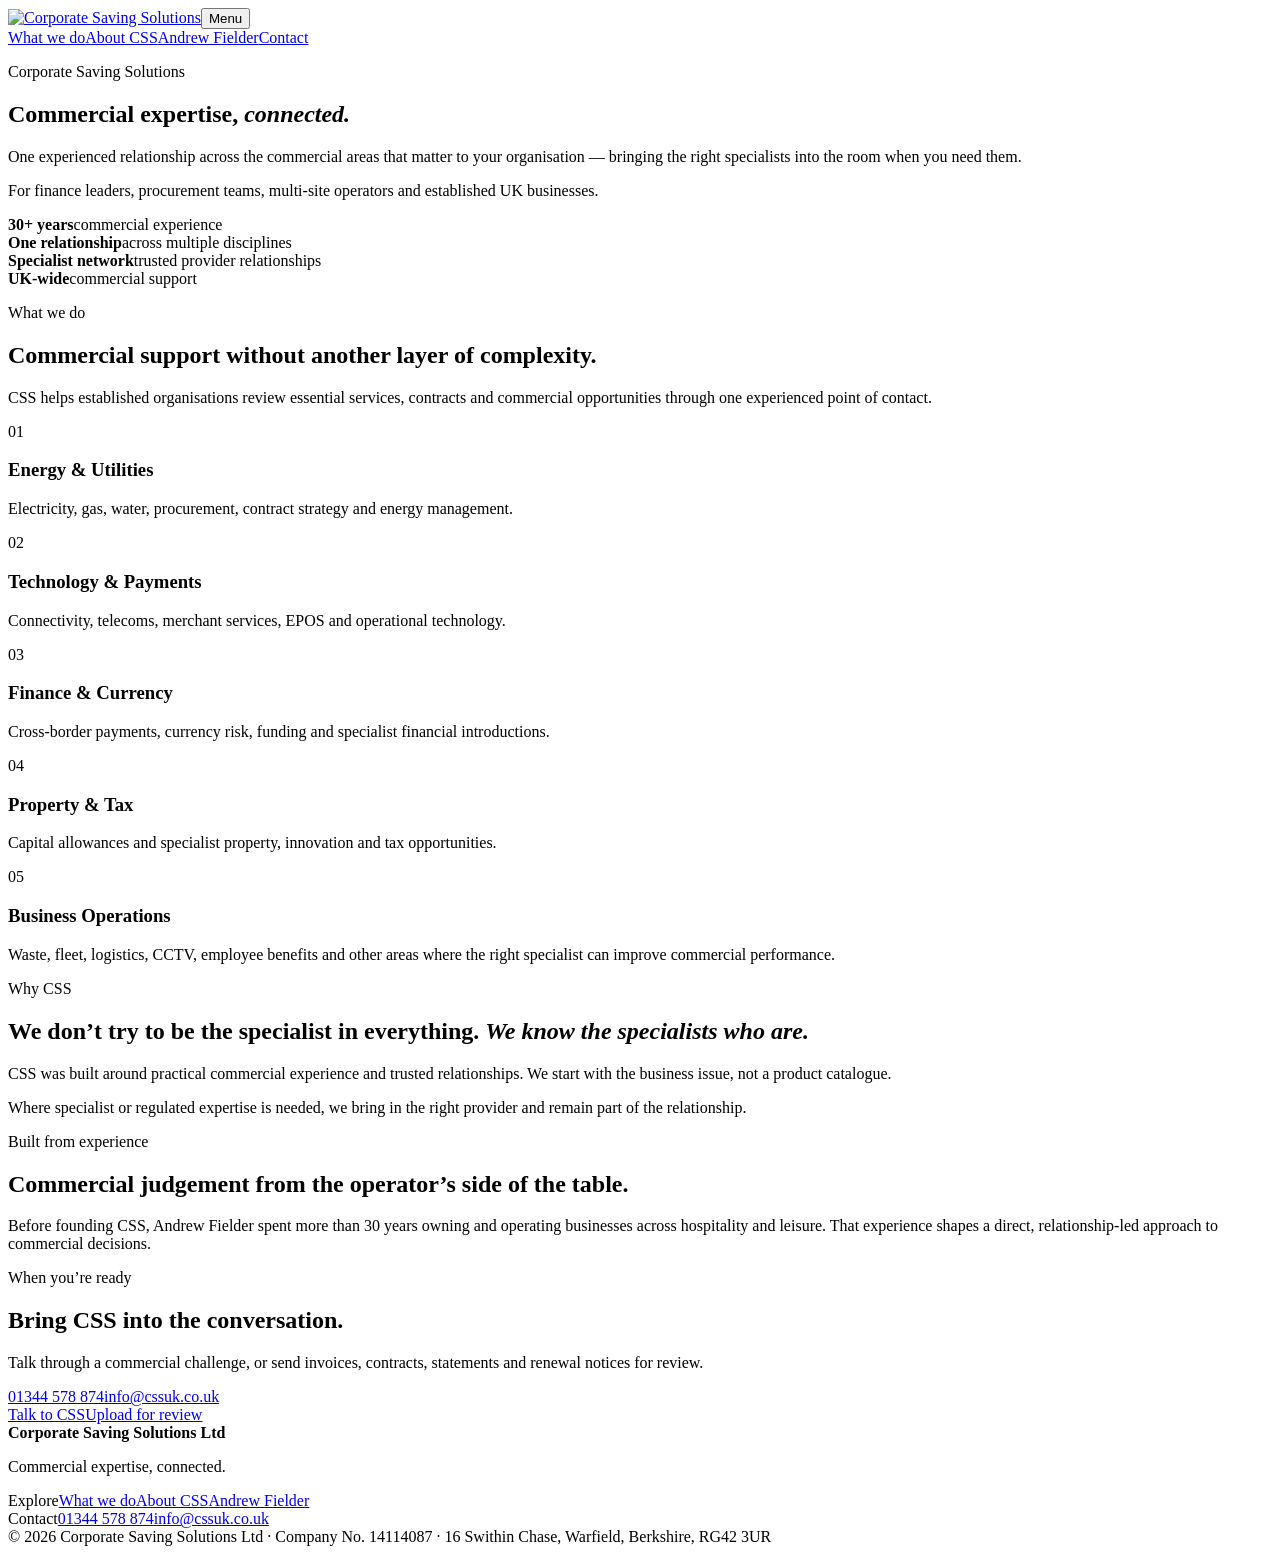
==== commit cffa132f: "Serve premium redesign assets through CDN for stable preview" ====
--- a/index.html
+++ b/index.html
@@ -1 +1 @@
-<!doctype html><html lang="en"><head><meta charset="utf-8"><meta name="viewport" content="width=device-width,initial-scale=1"><title>Corporate Saving Solutions | Commercial expertise, connected.</title><meta name="description" content="Corporate Saving Solutions connects established organisations with trusted specialists across utilities, technology, payments, finance, property and operations."><link rel="preconnect" href="https://fonts.googleapis.com"><link rel="preconnect" href="https://fonts.gstatic.com" crossorigin><link href="https://fonts.googleapis.com/css2?family=DM+Sans:wght@400;500;600;700&family=Manrope:wght@500;600;700;800&display=swap" rel="stylesheet"><link rel="stylesheet" href="styles.css"></head><body><header class="site-header"><a class="brand" href="#top"><img src="https://raw.githubusercontent.com/jfielderon/CSS-UK/main/public/css-logo.png" alt="Corporate Saving Solutions"></a><button class="nav-toggle" aria-label="Open menu">Menu</button><nav><a href="#services">What we do</a><a href="#about">About CSS</a><a href="#andrew">Andrew Fielder</a><a href="#contact">Contact</a></nav></header><main id="top"><section class="home-hero"><div class="home-hero-copy"><div class="hero-copy-inner"><p class="kicker">Corporate Saving Solutions</p><h1>Commercial expertise, <em>connected.</em></h1><p class="hero-intro">One experienced relationship across the commercial areas that matter to your organisation — bringing the right specialists into the room when you need them.</p><p class="hero-audience">For finance leaders, procurement teams, multi-site operators and established UK businesses.</p></div></div><div class="home-hero-image" role="img" aria-label="Senior business team in a modern office meeting"></div></section><section class="proof-bar"><div><strong>30+ years</strong><span>commercial experience</span></div><div><strong>One relationship</strong><span>across multiple disciplines</span></div><div><strong>Specialist network</strong><span>trusted provider relationships</span></div><div><strong>UK-wide</strong><span>commercial support</span></div></section><section class="section services-home" id="services"><div class="wrap"><div class="section-intro-row"><div><p class="kicker dark-kicker">What we do</p><h2>Commercial support without another layer of complexity.</h2></div><p>CSS helps established organisations review essential services, contracts and commercial opportunities through one experienced point of contact.</p></div><div class="service-grid premium-grid"><article class="service-tile"><span>01</span><h3>Energy & Utilities</h3><p>Electricity, gas, water, procurement, contract strategy and energy management.</p></article><article class="service-tile"><span>02</span><h3>Technology & Payments</h3><p>Connectivity, telecoms, merchant services, EPOS and operational technology.</p></article><article class="service-tile"><span>03</span><h3>Finance & Currency</h3><p>Cross-border payments, currency risk, funding and specialist financial introductions.</p></article><article class="service-tile"><span>04</span><h3>Property & Tax</h3><p>Capital allowances and specialist property, innovation and tax opportunities.</p></article><article class="service-tile wide-tile"><span>05</span><h3>Business Operations</h3><p>Waste, fleet, logistics, CCTV, employee benefits and other areas where the right specialist can improve commercial performance.</p></article></div></div></section><section class="statement-section" id="about"><div class="wrap statement-grid"><p class="kicker gold-kicker">Why CSS</p><h2>We don’t try to be the specialist in everything. <em>We know the specialists who are.</em></h2><div class="statement-copy"><p>CSS was built around practical commercial experience and trusted relationships. We start with the business issue, not a product catalogue.</p><p>Where specialist or regulated expertise is needed, we bring in the right provider and remain part of the relationship.</p></div></div></section><section class="image-story" id="andrew"><div class="image-story-photo"></div><div class="image-story-copy"><p class="kicker dark-kicker">Built from experience</p><h2>Commercial judgement from the operator’s side of the table.</h2><p>Before founding CSS, Andrew Fielder spent more than 30 years owning and operating businesses across hospitality and leisure. That experience shapes a direct, relationship-led approach to commercial decisions.</p></div></section><section class="conversion-section" id="contact"><div class="wrap conversion-grid"><div><p class="kicker gold-kicker">When you’re ready</p><h2>Bring CSS into the conversation.</h2><p>Talk through a commercial challenge, or send invoices, contracts, statements and renewal notices for review.</p><div class="contact-lines"><a href="tel:01344578874">01344 578 874</a><a href="mailto:info@cssuk.co.uk">info@cssuk.co.uk</a></div></div><div class="conversion-actions"><a class="button primary" href="mailto:info@cssuk.co.uk">Talk to CSS</a><label class="button secondary upload-button">Upload for review<input type="file" multiple></label></div></div></section></main><footer><div class="wrap premium-footer"><div><strong>Corporate Saving Solutions Ltd</strong><p>Commercial expertise, connected.</p></div><div><span>Explore</span><a href="#services">What we do</a><a href="#about">About CSS</a><a href="#andrew">Andrew Fielder</a></div><div><span>Contact</span><a href="tel:01344578874">01344 578 874</a><a href="mailto:info@cssuk.co.uk">info@cssuk.co.uk</a></div></div><div class="wrap legal">© 2026 Corporate Saving Solutions Ltd · Company No. 14114087 · 16 Swithin Chase, Warfield, Berkshire, RG42 3UR</div></footer><script src="script.js"></script></body></html>+<!doctype html><html lang="en"><head><meta charset="utf-8"><meta name="viewport" content="width=device-width,initial-scale=1"><title>Corporate Saving Solutions | Commercial expertise, connected.</title><meta name="description" content="Corporate Saving Solutions connects established organisations with trusted specialists across utilities, technology, payments, finance, property and operations."><link rel="preconnect" href="https://fonts.googleapis.com"><link rel="preconnect" href="https://fonts.gstatic.com" crossorigin><link href="https://fonts.googleapis.com/css2?family=DM+Sans:wght@400;500;600;700&family=Manrope:wght@500;600;700;800&display=swap" rel="stylesheet"><link rel="stylesheet" href="https://cdn.jsdelivr.net/gh/jfielderon/CSS-UK@main/styles.css"><link rel="stylesheet" href="https://cdn.jsdelivr.net/gh/jfielderon/CSS-UK@main/refresh.css"></head><body><header class="site-header"><a class="brand" href="#top"><img src="https://cdn.jsdelivr.net/gh/jfielderon/CSS-UK@main/public/css-logo.png" alt="Corporate Saving Solutions"></a><button class="nav-toggle" aria-label="Open menu">Menu</button><nav><a href="#services">What we do</a><a href="#about">About CSS</a><a href="#andrew">Andrew Fielder</a><a href="#contact">Contact</a></nav></header><main id="top"><section class="home-hero"><div class="home-hero-copy"><div class="hero-copy-inner"><p class="kicker">Corporate Saving Solutions</p><h1>Commercial expertise, <em>connected.</em></h1><p class="hero-intro">One experienced relationship across the commercial areas that matter to your organisation — bringing the right specialists into the room when you need them.</p><p class="hero-audience">For finance leaders, procurement teams, multi-site operators and established UK businesses.</p></div></div><div class="home-hero-image" role="img" aria-label="Premium corporate hospitality interior"></div></section><section class="proof-bar"><div><strong>30+ years</strong><span>commercial experience</span></div><div><strong>One relationship</strong><span>across multiple disciplines</span></div><div><strong>Specialist network</strong><span>trusted provider relationships</span></div><div><strong>UK-wide</strong><span>commercial support</span></div></section><section class="section services-home" id="services"><div class="wrap"><div class="section-intro-row"><div><p class="kicker dark-kicker">What we do</p><h2>Commercial support without another layer of complexity.</h2></div><p>CSS helps established organisations review essential services, contracts and commercial opportunities through one experienced point of contact.</p></div><div class="service-grid premium-grid"><article class="service-tile"><span>01</span><h3>Energy & Utilities</h3><p>Electricity, gas, water, procurement, contract strategy and energy management.</p></article><article class="service-tile"><span>02</span><h3>Technology & Payments</h3><p>Connectivity, telecoms, merchant services, EPOS and operational technology.</p></article><article class="service-tile"><span>03</span><h3>Finance & Currency</h3><p>Cross-border payments, currency risk, funding and specialist financial introductions.</p></article><article class="service-tile"><span>04</span><h3>Property & Tax</h3><p>Capital allowances and specialist property, innovation and tax opportunities.</p></article><article class="service-tile wide-tile"><span>05</span><h3>Business Operations</h3><p>Waste, fleet, logistics, CCTV, employee benefits and other areas where the right specialist can improve commercial performance.</p></article></div></div></section><section class="statement-section" id="about"><div class="wrap statement-grid"><p class="kicker gold-kicker">Why CSS</p><h2>We don’t try to be the specialist in everything. <em>We know the specialists who are.</em></h2><div class="statement-copy"><p>CSS was built around practical commercial experience and trusted relationships. We start with the business issue, not a product catalogue.</p><p>Where specialist or regulated expertise is needed, we bring in the right provider and remain part of the relationship.</p></div></div></section><section class="image-story" id="andrew"><div class="image-story-photo"></div><div class="image-story-copy"><p class="kicker dark-kicker">Built from experience</p><h2>Commercial judgement from the operator’s side of the table.</h2><p>Before founding CSS, Andrew Fielder spent more than 30 years owning and operating businesses across hospitality and leisure. That experience shapes a direct, relationship-led approach to commercial decisions.</p></div></section><section class="conversion-section" id="contact"><div class="wrap conversion-grid"><div><p class="kicker gold-kicker">When you’re ready</p><h2>Bring CSS into the conversation.</h2><p>Talk through a commercial challenge, or send invoices, contracts, statements and renewal notices for review.</p><div class="contact-lines"><a href="tel:01344578874">01344 578 874</a><a href="mailto:info@cssuk.co.uk">info@cssuk.co.uk</a></div></div><div class="conversion-actions"><a class="button primary" href="mailto:info@cssuk.co.uk">Talk to CSS</a><a class="button secondary" href="upload.html">Upload for review</a></div></div></section></main><footer><div class="wrap premium-footer"><div><strong>Corporate Saving Solutions Ltd</strong><p>Commercial expertise, connected.</p></div><div><span>Explore</span><a href="#services">What we do</a><a href="#about">About CSS</a><a href="#andrew">Andrew Fielder</a></div><div><span>Contact</span><a href="tel:01344578874">01344 578 874</a><a href="mailto:info@cssuk.co.uk">info@cssuk.co.uk</a></div></div><div class="wrap legal">© 2026 Corporate Saving Solutions Ltd · Company No. 14114087 · 16 Swithin Chase, Warfield, Berkshire, RG42 3UR</div></footer><script src="https://cdn.jsdelivr.net/gh/jfielderon/CSS-UK@main/script.js"></script></body></html>
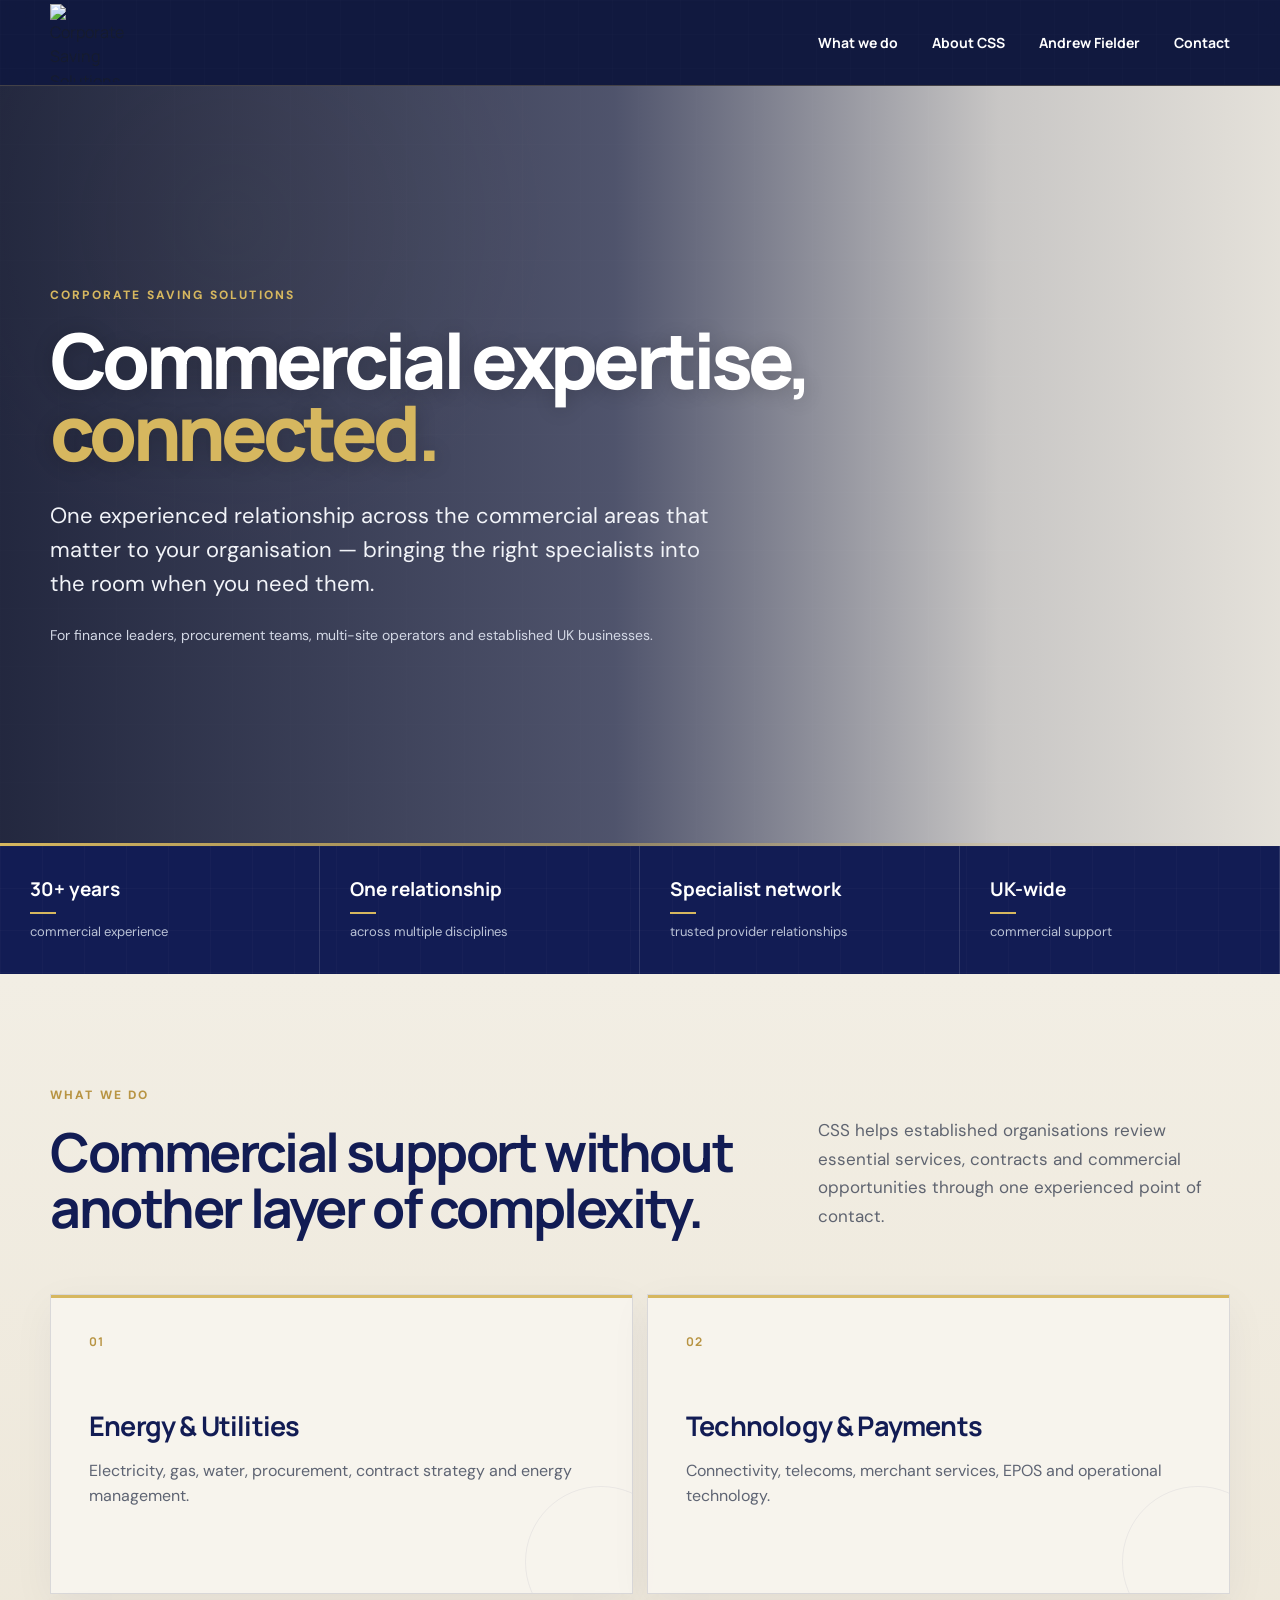
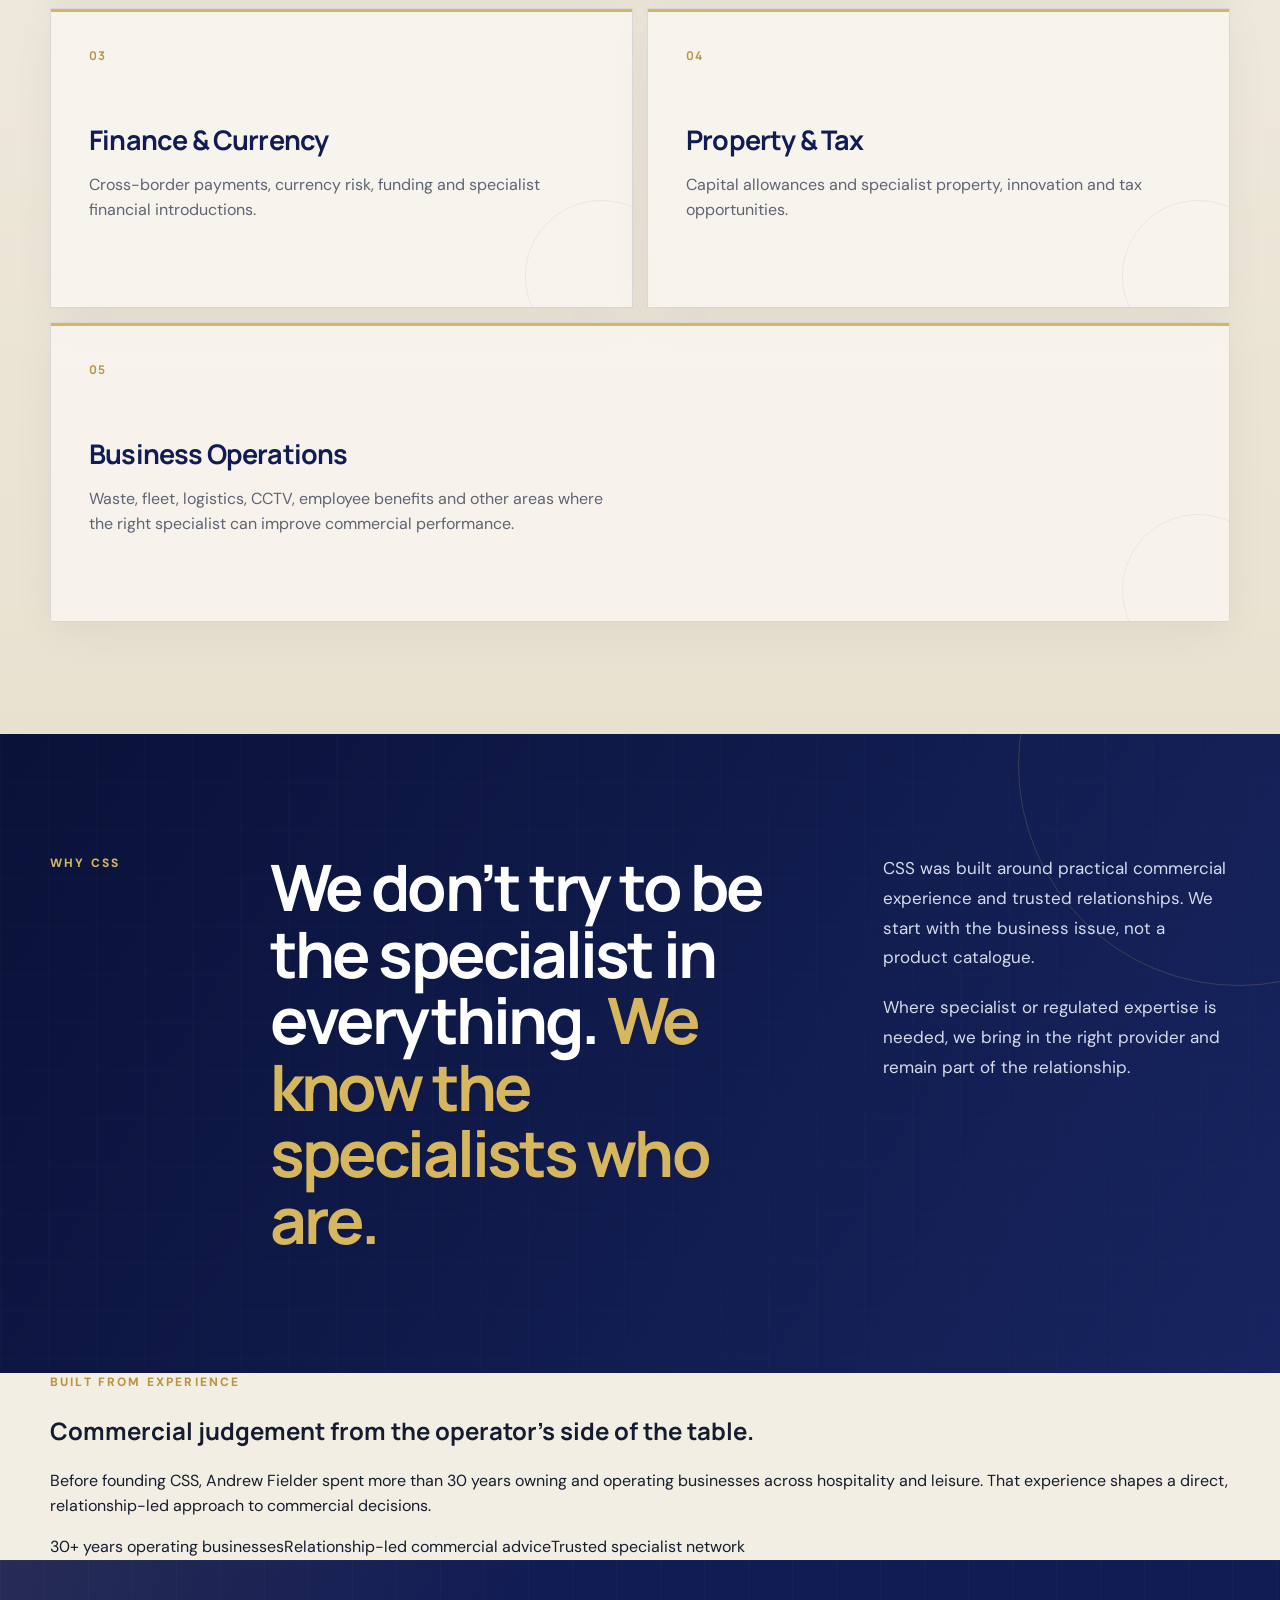
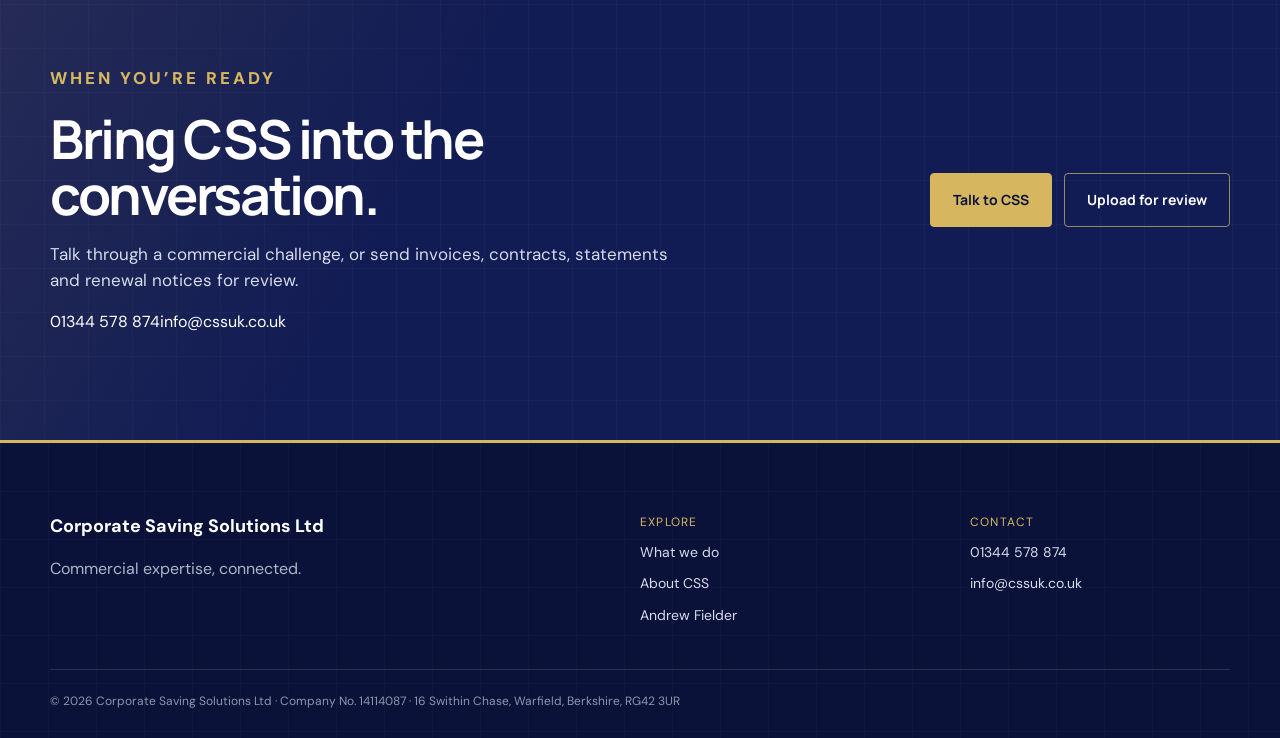
==== commit 87b04a1c: "Refresh hero and remove secondary image section" ====
--- a/index.html
+++ b/index.html
@@ -1 +1 @@
-<!doctype html><html lang="en"><head><meta charset="utf-8"><meta name="viewport" content="width=device-width,initial-scale=1"><title>Corporate Saving Solutions | Commercial expertise, connected.</title><meta name="description" content="Corporate Saving Solutions connects established organisations with trusted specialists across utilities, technology, payments, finance, property and operations."><link rel="preconnect" href="https://fonts.googleapis.com"><link rel="preconnect" href="https://fonts.gstatic.com" crossorigin><link href="https://fonts.googleapis.com/css2?family=DM+Sans:wght@400;500;600;700&family=Manrope:wght@500;600;700;800&display=swap" rel="stylesheet"><link rel="stylesheet" href="https://cdn.jsdelivr.net/gh/jfielderon/CSS-UK@main/styles.css"><link rel="stylesheet" href="https://cdn.jsdelivr.net/gh/jfielderon/CSS-UK@main/refresh.css"></head><body><header class="site-header"><a class="brand" href="#top"><img src="https://cdn.jsdelivr.net/gh/jfielderon/CSS-UK@main/public/css-logo.png" alt="Corporate Saving Solutions"></a><button class="nav-toggle" aria-label="Open menu">Menu</button><nav><a href="#services">What we do</a><a href="#about">About CSS</a><a href="#andrew">Andrew Fielder</a><a href="#contact">Contact</a></nav></header><main id="top"><section class="home-hero"><div class="home-hero-copy"><div class="hero-copy-inner"><p class="kicker">Corporate Saving Solutions</p><h1>Commercial expertise, <em>connected.</em></h1><p class="hero-intro">One experienced relationship across the commercial areas that matter to your organisation — bringing the right specialists into the room when you need them.</p><p class="hero-audience">For finance leaders, procurement teams, multi-site operators and established UK businesses.</p></div></div><div class="home-hero-image" role="img" aria-label="Premium corporate hospitality interior"></div></section><section class="proof-bar"><div><strong>30+ years</strong><span>commercial experience</span></div><div><strong>One relationship</strong><span>across multiple disciplines</span></div><div><strong>Specialist network</strong><span>trusted provider relationships</span></div><div><strong>UK-wide</strong><span>commercial support</span></div></section><section class="section services-home" id="services"><div class="wrap"><div class="section-intro-row"><div><p class="kicker dark-kicker">What we do</p><h2>Commercial support without another layer of complexity.</h2></div><p>CSS helps established organisations review essential services, contracts and commercial opportunities through one experienced point of contact.</p></div><div class="service-grid premium-grid"><article class="service-tile"><span>01</span><h3>Energy & Utilities</h3><p>Electricity, gas, water, procurement, contract strategy and energy management.</p></article><article class="service-tile"><span>02</span><h3>Technology & Payments</h3><p>Connectivity, telecoms, merchant services, EPOS and operational technology.</p></article><article class="service-tile"><span>03</span><h3>Finance & Currency</h3><p>Cross-border payments, currency risk, funding and specialist financial introductions.</p></article><article class="service-tile"><span>04</span><h3>Property & Tax</h3><p>Capital allowances and specialist property, innovation and tax opportunities.</p></article><article class="service-tile wide-tile"><span>05</span><h3>Business Operations</h3><p>Waste, fleet, logistics, CCTV, employee benefits and other areas where the right specialist can improve commercial performance.</p></article></div></div></section><section class="statement-section" id="about"><div class="wrap statement-grid"><p class="kicker gold-kicker">Why CSS</p><h2>We don’t try to be the specialist in everything. <em>We know the specialists who are.</em></h2><div class="statement-copy"><p>CSS was built around practical commercial experience and trusted relationships. We start with the business issue, not a product catalogue.</p><p>Where specialist or regulated expertise is needed, we bring in the right provider and remain part of the relationship.</p></div></div></section><section class="image-story" id="andrew"><div class="image-story-photo"></div><div class="image-story-copy"><p class="kicker dark-kicker">Built from experience</p><h2>Commercial judgement from the operator’s side of the table.</h2><p>Before founding CSS, Andrew Fielder spent more than 30 years owning and operating businesses across hospitality and leisure. That experience shapes a direct, relationship-led approach to commercial decisions.</p></div></section><section class="conversion-section" id="contact"><div class="wrap conversion-grid"><div><p class="kicker gold-kicker">When you’re ready</p><h2>Bring CSS into the conversation.</h2><p>Talk through a commercial challenge, or send invoices, contracts, statements and renewal notices for review.</p><div class="contact-lines"><a href="tel:01344578874">01344 578 874</a><a href="mailto:info@cssuk.co.uk">info@cssuk.co.uk</a></div></div><div class="conversion-actions"><a class="button primary" href="mailto:info@cssuk.co.uk">Talk to CSS</a><a class="button secondary" href="upload.html">Upload for review</a></div></div></section></main><footer><div class="wrap premium-footer"><div><strong>Corporate Saving Solutions Ltd</strong><p>Commercial expertise, connected.</p></div><div><span>Explore</span><a href="#services">What we do</a><a href="#about">About CSS</a><a href="#andrew">Andrew Fielder</a></div><div><span>Contact</span><a href="tel:01344578874">01344 578 874</a><a href="mailto:info@cssuk.co.uk">info@cssuk.co.uk</a></div></div><div class="wrap legal">© 2026 Corporate Saving Solutions Ltd · Company No. 14114087 · 16 Swithin Chase, Warfield, Berkshire, RG42 3UR</div></footer><script src="https://cdn.jsdelivr.net/gh/jfielderon/CSS-UK@main/script.js"></script></body></html>+<!doctype html><html lang="en"><head><meta charset="utf-8"><meta name="viewport" content="width=device-width,initial-scale=1"><title>Corporate Saving Solutions | Commercial expertise, connected.</title><meta name="description" content="Corporate Saving Solutions connects established organisations with trusted specialists across utilities, technology, payments, finance, property and operations."><link rel="preconnect" href="https://fonts.googleapis.com"><link rel="preconnect" href="https://fonts.gstatic.com" crossorigin><link href="https://fonts.googleapis.com/css2?family=DM+Sans:wght@400;500;600;700&family=Manrope:wght@500;600;700;800&display=swap" rel="stylesheet"><link rel="stylesheet" href="styles.css"><link rel="stylesheet" href="refresh.css"></head><body><header class="site-header"><a class="brand" href="#top"><img src="public/css-logo.png?v=5" alt="Corporate Saving Solutions"></a><button class="nav-toggle" aria-label="Open menu">Menu</button><nav><a href="#services">What we do</a><a href="#about">About CSS</a><a href="#andrew">Andrew Fielder</a><a href="#contact">Contact</a></nav></header><main id="top"><section class="home-hero"><div class="home-hero-copy"><div class="hero-copy-inner"><p class="kicker">Corporate Saving Solutions</p><h1>Commercial expertise, <em>connected.</em></h1><p class="hero-intro">One experienced relationship across the commercial areas that matter to your organisation — bringing the right specialists into the room when you need them.</p><p class="hero-audience">For finance leaders, procurement teams, multi-site operators and established UK businesses.</p></div></div></section><section class="proof-bar"><div><strong>30+ years</strong><span>commercial experience</span></div><div><strong>One relationship</strong><span>across multiple disciplines</span></div><div><strong>Specialist network</strong><span>trusted provider relationships</span></div><div><strong>UK-wide</strong><span>commercial support</span></div></section><section class="section services-home" id="services"><div class="wrap"><div class="section-intro-row"><div><p class="kicker dark-kicker">What we do</p><h2>Commercial support without another layer of complexity.</h2></div><p>CSS helps established organisations review essential services, contracts and commercial opportunities through one experienced point of contact.</p></div><div class="service-grid premium-grid"><article class="service-tile"><span>01</span><h3>Energy & Utilities</h3><p>Electricity, gas, water, procurement, contract strategy and energy management.</p></article><article class="service-tile"><span>02</span><h3>Technology & Payments</h3><p>Connectivity, telecoms, merchant services, EPOS and operational technology.</p></article><article class="service-tile"><span>03</span><h3>Finance & Currency</h3><p>Cross-border payments, currency risk, funding and specialist financial introductions.</p></article><article class="service-tile"><span>04</span><h3>Property & Tax</h3><p>Capital allowances and specialist property, innovation and tax opportunities.</p></article><article class="service-tile wide-tile"><span>05</span><h3>Business Operations</h3><p>Waste, fleet, logistics, CCTV, employee benefits and other areas where the right specialist can improve commercial performance.</p></article></div></div></section><section class="statement-section" id="about"><div class="wrap statement-grid"><p class="kicker gold-kicker">Why CSS</p><h2>We don’t try to be the specialist in everything. <em>We know the specialists who are.</em></h2><div class="statement-copy"><p>CSS was built around practical commercial experience and trusted relationships. We start with the business issue, not a product catalogue.</p><p>Where specialist or regulated expertise is needed, we bring in the right provider and remain part of the relationship.</p></div></div></section><section class="experience-section" id="andrew"><div class="wrap experience-grid"><div><p class="kicker dark-kicker">Built from experience</p><h2>Commercial judgement from the operator’s side of the table.</h2></div><div><p>Before founding CSS, Andrew Fielder spent more than 30 years owning and operating businesses across hospitality and leisure. That experience shapes a direct, relationship-led approach to commercial decisions.</p><div class="experience-points"><span>30+ years operating businesses</span><span>Relationship-led commercial advice</span><span>Trusted specialist network</span></div></div></div></section><section class="conversion-section" id="contact"><div class="wrap conversion-grid"><div><p class="kicker gold-kicker">When you’re ready</p><h2>Bring CSS into the conversation.</h2><p>Talk through a commercial challenge, or send invoices, contracts, statements and renewal notices for review.</p><div class="contact-lines"><a href="tel:01344578874">01344 578 874</a><a href="mailto:info@cssuk.co.uk">info@cssuk.co.uk</a></div></div><div class="conversion-actions"><a class="button primary" href="mailto:info@cssuk.co.uk">Talk to CSS</a><a class="button secondary" href="upload.html">Upload for review</a></div></div></section></main><footer><div class="wrap premium-footer"><div><strong>Corporate Saving Solutions Ltd</strong><p>Commercial expertise, connected.</p></div><div><span>Explore</span><a href="#services">What we do</a><a href="#about">About CSS</a><a href="#andrew">Andrew Fielder</a></div><div><span>Contact</span><a href="tel:01344578874">01344 578 874</a><a href="mailto:info@cssuk.co.uk">info@cssuk.co.uk</a></div></div><div class="wrap legal">© 2026 Corporate Saving Solutions Ltd · Company No. 14114087 · 16 Swithin Chase, Warfield, Berkshire, RG42 3UR</div></footer><script src="script.js"></script></body></html>
--- a/styles.css
+++ b/styles.css
@@ -0,0 +1 @@
+:root{--navy:#121c54;--navy-deep:#0a1239;--blue:#263b82;--gold:#d6b75f;--gold-deep:#b89443;--cream:#f6f3eb;--ink:#11172a;--muted:#667085;--line:#e5e7ec;--paper:#f7f8fb;--white:#fff}*{box-sizing:border-box}html{scroll-behavior:smooth}body{margin:0;font-family:"DM Sans",Arial,sans-serif;color:var(--ink);background:#fff;line-height:1.55;-webkit-font-smoothing:antialiased}h1,h2,h3,.brand,nav,.button{font-family:"Manrope",Arial,sans-serif}a{color:inherit;text-decoration:none}img{display:block;max-width:100%}.wrap{width:min(1180px,calc(100% - 48px));margin:auto}.site-header{height:92px;display:flex;align-items:center;justify-content:space-between;padding:0 max(24px,calc((100vw - 1180px)/2));position:sticky;top:0;z-index:40;background:rgba(255,255,255,.97);backdrop-filter:blur(14px);border-bottom:1px solid #eceef3}.brand{display:flex;align-items:center}.brand img{width:78px;height:78px;object-fit:cover;border-radius:2px}.site-header nav{display:flex;align-items:center;gap:34px;font-size:14px;font-weight:700;color:#31384d}.site-header nav a{position:relative}.site-header nav a:after{content:"";position:absolute;left:0;bottom:-8px;width:0;height:2px;background:var(--gold);transition:.2s}.site-header nav a:hover:after{width:100%}.nav-toggle{display:none;border:0;background:none;font:700 14px "Manrope";color:var(--navy)}.home-hero{min-height:680px;display:grid;grid-template-columns:1.02fr .98fr;background:#fff}.home-hero-copy{display:flex;align-items:center;padding:76px max(36px,calc((100vw - 1180px)/2)) 76px max(36px,calc((100vw - 1180px)/2))}.hero-copy-inner{max-width:690px}.kicker{text-transform:uppercase;letter-spacing:.18em;font-size:12px;font-weight:800;color:var(--gold-deep);margin:0 0 20px}.home-hero h1{font-size:clamp(58px,6.2vw,96px);line-height:.94;letter-spacing:-.06em;margin:0 0 30px;color:var(--navy);font-weight:800}.home-hero h1 em,.statement-section h2 em{font-style:normal;color:var(--gold-deep)}.hero-intro{font-size:21px;line-height:1.55;max-width:650px;color:#3c465e;margin:0 0 24px}.hero-audience{font-size:14px;color:#6d7589;max-width:610px;margin:0}.home-hero-image{min-height:680px;background:linear-gradient(90deg,rgba(10,18,57,.08),rgba(10,18,57,.02)),url('https://images.unsplash.com/photo-1758518730083-4c12527b6742?auto=format&fit=crop&fm=jpg&ixlib=rb-4.1.0&q=82&w=1800') center/cover no-repeat}.proof-bar{display:grid;grid-template-columns:repeat(4,1fr);border-top:1px solid var(--line);border-bottom:1px solid var(--line);background:#fff}.proof-bar>div{padding:29px 30px;border-right:1px solid var(--line)}.proof-bar>div:last-child{border-right:0}.proof-bar strong{display:block;font:700 19px "Manrope";color:var(--navy);margin-bottom:5px}.proof-bar span{font-size:13px;color:var(--muted)}.section{padding:112px 0}.services-home{background:#fff}.section-intro-row{display:grid;grid-template-columns:1.25fr .75fr;gap:80px;align-items:end;margin-bottom:58px}.section-intro-row h2,.statement-section h2,.image-story h2,.conversion-section h2{font-size:clamp(38px,4.2vw,62px);line-height:1.04;letter-spacing:-.045em;margin:0;color:var(--navy)}.section-intro-row>p{font-size:17px;color:var(--muted);margin:0 0 5px;line-height:1.7}.premium-grid{display:grid;grid-template-columns:repeat(2,1fr);border-top:1px solid var(--line);border-left:1px solid var(--line)}.service-tile{min-height:290px;padding:38px;display:flex;flex-direction:column;border-right:1px solid var(--line);border-bottom:1px solid var(--line);transition:.22s;background:#fff}.service-tile:hover{background:#fafaf8}.service-tile>span{font:700 12px "Manrope";color:var(--gold-deep);letter-spacing:.12em;margin-bottom:55px}.service-tile h3{font-size:27px;letter-spacing:-.03em;color:var(--navy);margin:0 0 12px}.service-tile p{color:var(--muted);margin:0 0 30px;max-width:520px}.service-tile b{margin-top:auto;font:700 13px "Manrope";color:var(--navy)}.wide-tile{grid-column:span 2;min-height:235px}.statement-section{background:var(--navy-deep);color:#fff;padding:120px 0}.statement-grid{display:grid;grid-template-columns:.35fr 1.2fr .75fr;gap:58px;align-items:start}.gold-kicker{color:var(--gold)}.statement-section h2{color:#fff;font-size:clamp(42px,5vw,70px)}.statement-copy{font-size:17px;color:#d9ddea;line-height:1.75}.statement-copy p{margin:0 0 20px}.statement-copy a{color:var(--gold);font-weight:700}.image-story{display:grid;grid-template-columns:1fr 1fr;min-height:650px;background:var(--cream)}.image-story-photo{background:url('https://images.unsplash.com/photo-1758518730083-4c12527b6742?auto=format&fit=crop&fm=jpg&ixlib=rb-4.1.0&q=82&w=1800') 20% center/cover no-repeat;filter:saturate(.8)}.image-story-copy{padding:90px max(40px,calc((100vw - 1180px)/2)) 90px 80px;display:flex;flex-direction:column;justify-content:center}.dark-kicker{color:var(--gold-deep)}.image-story h2{margin-bottom:24px}.image-story p{font-size:17px;color:#5e6677;line-height:1.75;max-width:590px}.text-cta{margin-top:20px;font-weight:700;color:var(--navy)}.conversion-section{padding:105px 0;background:#fff}.conversion-grid{display:grid;grid-template-columns:1fr auto;gap:60px;align-items:center}.conversion-grid>div:first-child{max-width:760px}.conversion-section h2{margin-bottom:18px}.conversion-section p{font-size:17px;color:var(--muted);max-width:650px}.conversion-actions{display:flex;gap:12px}.button,.btn{display:inline-flex;justify-content:center;align-items:center;padding:15px 22px;border-radius:4px;font-weight:700;font-size:14px;border:1px solid var(--navy);transition:.18s}.primary,.btn{background:var(--navy);color:#fff}.primary:hover,.btn:hover{background:var(--blue)}.secondary{background:#fff;color:var(--navy)}.secondary:hover{background:#f7f7f7}.premium-footer,footer .footer-grid{display:grid;grid-template-columns:2fr 1fr 1fr;gap:70px}footer{background:var(--navy-deep);color:#fff;padding:70px 0 28px;border-top:3px solid var(--gold)}footer strong{font-size:18px}footer p{color:#aeb5c8}.premium-footer>div:not(:first-child),footer .footer-grid>div:not(:first-child){display:flex;flex-direction:column;gap:10px}.premium-footer span,footer .footer-grid strong{color:var(--gold);font-size:12px;letter-spacing:.1em;text-transform:uppercase}.premium-footer a,footer a{color:#d7dbea;font-size:14px}.footer-brand img{display:none!important}.legal{border-top:1px solid rgba(255,255,255,.12);margin-top:42px;padding-top:22px;color:#8f97ad;font-size:12px}.hero{position:relative;color:#fff;background:linear-gradient(90deg,rgba(10,18,57,.98) 0%,rgba(18,28,84,.94) 50%,rgba(18,28,84,.6) 100%),url('https://images.unsplash.com/photo-1758518730083-4c12527b6742?auto=format&fit=crop&fm=jpg&ixlib=rb-4.1.0&q=80&w=1800') center/cover no-repeat;overflow:hidden}.hero-grid,.hero-orb{display:none}.hero-inner{min-height:590px;padding:100px 0;display:grid;grid-template-columns:1.1fr .9fr;gap:70px;align-items:center}.hero h1,.upload-hero h1{font-size:clamp(48px,5.4vw,78px);line-height:.98;letter-spacing:-.055em;margin:0 0 26px}.hero h1 span{color:var(--gold)}.hero .eyebrow,.eyebrow{font-size:12px;letter-spacing:.16em;text-transform:uppercase;font-weight:800;color:var(--gold);margin:0 0 18px}.lead{font-size:19px;color:#e1e5ef;line-height:1.65;max-width:700px}.hero-card{background:rgba(255,255,255,.96);color:var(--ink);padding:25px;border-radius:6px;border:1px solid rgba(255,255,255,.5);box-shadow:0 20px 60px rgba(0,0,0,.15)}.hero-card-top{font:800 11px "Manrope";letter-spacing:.13em;text-transform:uppercase;color:var(--navy);padding:8px 6px 18px}.signal{display:flex;justify-content:space-between;gap:20px;border-top:1px solid var(--line);padding:18px 6px;font-weight:700}.signal b{color:var(--gold-deep);font-size:11px}.trust-strip{background:#fff;color:var(--navy)}.trust-grid{display:grid;grid-template-columns:repeat(4,1fr)}.trust-grid>div{padding:24px;border-right:1px solid var(--line)}.trust-grid strong{display:block}.trust-grid span{color:var(--muted);font-size:13px}.cards{display:grid;grid-template-columns:repeat(2,1fr);gap:16px}.service-card{padding:34px;border:1px solid var(--line);border-radius:6px;background:#fff;min-height:250px;display:flex;flex-direction:column}.service-card.featured{background:var(--navy);color:#fff}.service-card.wide{grid-column:span 2}.service-card .icon{width:44px;height:44px;display:grid;place-items:center;background:var(--cream);color:var(--gold-deep);margin-bottom:30px}.service-card h3{font-size:25px;margin:0 0 12px}.service-card p{color:var(--muted)}.service-card.featured p{color:#d8dceb}.service-card a{margin-top:auto;font-weight:700;color:var(--navy)}.service-card.featured a{color:var(--gold)}.split,.founder-grid,.contact-grid,.upload-wrap{display:grid;grid-template-columns:1fr 1fr;gap:70px}.dark{background:var(--navy-deep);color:#fff}.dark h2,.founder h2,.review-band h2,.contact h2,.section-head h2{font-size:clamp(36px,4vw,56px);line-height:1.05;letter-spacing:-.04em;margin:0 0 20px}.dark h2 span{color:var(--gold)}.body-copy,.founder p,.review-band p,.contact p,.section-head>p:last-child{font-size:17px;line-height:1.72;color:var(--muted)}.dark .body-copy{color:#cfd4e3}.founder{background:var(--paper)}.founder-mark{aspect-ratio:1;background:var(--navy);color:var(--gold);display:grid;place-items:center;font:800 88px "Manrope"}.review-band{background:var(--navy);color:#fff}.review-grid{display:grid;grid-template-columns:1fr auto;gap:50px;align-items:center}.btn-light{background:var(--gold);color:var(--navy-deep);border-color:var(--gold)}.btn-ghost{background:transparent;color:#fff;border-color:rgba(255,255,255,.6)}.contact-form,.upload-card{padding:32px;border:1px solid var(--line);background:#fff}.contact-form label,.upload-card label{display:block;font-size:13px;font-weight:700;margin-bottom:17px}.contact-form input,.contact-form textarea,.upload-card input,.upload-card textarea,.upload-card select{width:100%;display:block;margin-top:8px;padding:13px 14px;border:1px solid #cfd5df;border-radius:3px;font:inherit}.form-row{display:grid;grid-template-columns:1fr 1fr;gap:14px}.upload-hero{background:var(--paper);padding:90px 0}.upload-hero h1{color:var(--navy)}.file-drop{border:1px dashed #b7a46c;padding:24px!important;background:#fbfaf6}.file-drop input{display:none}.security-note{margin-top:24px;padding:12px 14px;border-left:3px solid var(--gold);background:#fff;color:var(--navy);font-size:13px}.demo-note{font-size:13px;padding:12px;background:#f7f4ea;color:#62552f}.text-link{font-weight:700;color:var(--navy)}@media(max-width:900px){.site-header{height:82px}.brand img{width:68px;height:68px}.site-header nav{display:none}.nav-toggle{display:block}.menu-open .site-header{height:auto;align-items:flex-start;flex-wrap:wrap;padding-top:8px;padding-bottom:14px}.menu-open .site-header nav{display:flex;width:100%;flex-direction:column;align-items:flex-start;gap:17px;padding:20px 0}.home-hero{grid-template-columns:1fr}.home-hero-copy{padding:64px 28px}.home-hero-image{min-height:420px;order:-1}.home-hero h1{font-size:62px}.proof-bar{grid-template-columns:1fr 1fr}.section-intro-row,.statement-grid,.image-story,.conversion-grid,.hero-inner,.split,.founder-grid,.contact-grid,.upload-wrap{grid-template-columns:1fr}.statement-grid{gap:32px}.image-story-photo{min-height:430px}.image-story-copy{padding:70px 28px}.conversion-actions{justify-content:flex-start}.hero-inner{padding:78px 0}.hero-card{max-width:580px}.premium-footer,footer .footer-grid{grid-template-columns:1fr 1fr}.premium-footer>div:first-child,footer .footer-brand{grid-column:span 2}}@media(max-width:600px){.wrap{width:min(100% - 32px,1180px)}.site-header{padding:0 16px}.brand img{width:64px;height:64px}.home-hero-image{min-height:330px;background-position:58% center}.home-hero-copy{padding:48px 22px 56px}.home-hero h1{font-size:49px;line-height:.98}.hero-intro{font-size:18px}.proof-bar{grid-template-columns:1fr 1fr}.proof-bar>div{padding:20px 16px}.section{padding:76px 0}.section-intro-row{gap:24px;margin-bottom:40px}.section-intro-row h2,.statement-section h2,.image-story h2,.conversion-section h2{font-size:39px}.premium-grid{grid-template-columns:1fr}.wide-tile{grid-column:auto}.service-tile{min-height:240px;padding:28px}.service-tile>span{margin-bottom:35px}.statement-section{padding:80px 0}.image-story-photo{min-height:340px}.image-story-copy{padding:58px 22px}.conversion-section{padding:76px 0}.conversion-actions{flex-direction:column}.button{width:100%}.premium-footer,footer .footer-grid{grid-template-columns:1fr}.premium-footer>div:first-child,footer .footer-brand{grid-column:auto}.hero{background-position:60% center}.hero-inner{padding:62px 0}.hero h1,.upload-hero h1{font-size:45px}.cards{grid-template-columns:1fr}.service-card.wide{grid-column:auto}.form-row{grid-template-columns:1fr}.review-grid{grid-template-columns:1fr}.trust-grid{grid-template-columns:1fr 1fr}.founder-mark{max-width:200px}.contact-form,.upload-card{padding:22px}}
--- a/refresh.css
+++ b/refresh.css
@@ -0,0 +1,14 @@
+:root{--navy:#121c54;--navy-deep:#0a1239;--blue:#24377a;--gold:#d6b75f;--gold-deep:#b89443;--cream:#f2eee4;--cream-2:#eae3d3;--ink:#161c2f;--muted:#667085;--white:#fff;--line:rgba(18,28,84,.14)}
+body{background:var(--cream);color:var(--ink)}
+.site-header{height:86px;background:rgba(10,18,57,.97)!important;border-bottom:1px solid rgba(214,183,95,.25)!important;box-shadow:none!important;position:sticky;overflow:hidden}.site-header:before{content:"";position:absolute;inset:0;pointer-events:none;background-image:linear-gradient(rgba(255,255,255,.025) 1px,transparent 1px),linear-gradient(90deg,rgba(255,255,255,.025) 1px,transparent 1px);background-size:34px 34px;opacity:.42}.site-header>*{position:relative;z-index:1}
+.site-header .brand img{width:78px!important;height:78px!important;object-fit:contain!important;object-position:center!important;border-radius:0!important;background:transparent!important}.site-header nav{color:#fff!important}.site-header nav a{color:#fff!important}.site-header nav a:after{background:var(--gold)!important}.nav-toggle{color:#fff!important}
+.home-hero{position:relative!important;display:block!important;min-height:760px!important;background:linear-gradient(90deg,rgba(6,12,40,.88) 0%,rgba(10,18,57,.7) 48%,rgba(10,18,57,.18) 78%,rgba(10,18,57,.06) 100%),url('https://images.unsplash.com/photo-1774192621035-20d11389f781?auto=format&fit=crop&fm=jpg&q=86&w=2400') center 44%/cover no-repeat!important;color:#fff!important;overflow:hidden}.home-hero:before{content:"";position:absolute;inset:0;pointer-events:none;background-image:linear-gradient(rgba(255,255,255,.035) 1px,transparent 1px),linear-gradient(90deg,rgba(255,255,255,.035) 1px,transparent 1px),radial-gradient(circle at 18% 18%,rgba(214,183,95,.11),transparent 30%);background-size:58px 58px,58px 58px,auto;mix-blend-mode:soft-light;opacity:.55}.home-hero:after{content:"";position:absolute;left:0;right:0;bottom:0;height:3px;background:linear-gradient(90deg,var(--gold),transparent)}
+.home-hero-copy{position:relative;z-index:2;min-height:760px;display:flex!important;align-items:center!important;padding:110px max(28px,calc((100vw - 1180px)/2))!important;background:none!important}.home-hero-image{display:none!important}.hero-copy-inner{max-width:760px!important}.home-hero .kicker{color:var(--gold)!important}.home-hero h1{color:#fff!important;font-size:clamp(58px,6vw,92px)!important;max-width:760px!important;text-shadow:0 2px 20px rgba(0,0,0,.2)}.home-hero h1 em{color:var(--gold)!important}.hero-intro{color:#f1f3f8!important;font-size:22px!important;max-width:680px!important}.hero-audience{color:#d3d8e5!important;font-size:14px!important}
+.proof-bar{background:var(--navy)!important;border:0!important;color:#fff!important;position:relative;overflow:hidden}.proof-bar:before{content:"";position:absolute;inset:0;pointer-events:none;background-image:linear-gradient(rgba(255,255,255,.02) 1px,transparent 1px),linear-gradient(90deg,rgba(255,255,255,.02) 1px,transparent 1px);background-size:42px 42px}.proof-bar>div{border-right:1px solid rgba(255,255,255,.13)!important;padding:30px!important;position:relative}.proof-bar strong{color:#fff!important}.proof-bar span{color:#bac2d6!important}.proof-bar strong:after{content:"";display:block;width:26px;height:2px;background:var(--gold);margin-top:10px}
+.services-home{background:linear-gradient(180deg,var(--cream),#e9e1d0)!important}.section-intro-row h2{color:var(--navy)!important}.section-intro-row>p{color:#5f6470!important}.premium-grid{border-color:rgba(18,28,84,.12)!important;gap:14px!important;border:0!important}.service-tile{background:rgba(248,245,238,.94)!important;border:1px solid rgba(18,28,84,.13)!important;min-height:300px!important;position:relative;overflow:hidden;box-shadow:0 12px 40px rgba(18,28,84,.05)}.service-tile:before{content:"";position:absolute;top:0;left:0;right:0;height:3px;background:var(--gold)}.service-tile:after{content:"";position:absolute;right:-45px;bottom:-45px;width:150px;height:150px;border:1px solid rgba(18,28,84,.06);border-radius:50%}.service-tile:hover{background:#fff!important;transform:translateY(-2px)}.service-tile>span{color:var(--gold-deep)!important}.service-tile h3{color:var(--navy)!important}.service-tile p{color:#5e6473!important}
+.statement-section{background:linear-gradient(120deg,var(--navy-deep),#17245f)!important;position:relative;overflow:hidden}.statement-section:before{content:"";position:absolute;inset:0;background-image:linear-gradient(rgba(255,255,255,.025) 1px,transparent 1px),linear-gradient(90deg,rgba(255,255,255,.025) 1px,transparent 1px);background-size:48px 48px;opacity:.55}.statement-section:after{content:"";position:absolute;width:440px;height:440px;border:1px solid rgba(214,183,95,.2);border-radius:50%;right:-180px;top:-190px}.statement-section .wrap{position:relative;z-index:1}.statement-section h2 em{color:var(--gold)!important}.statement-copy{color:#d6dbea!important}
+.image-story{background:var(--cream-2)!important}.image-story-photo{background:url('https://images.unsplash.com/photo-1758518730083-4c12527b6742?auto=format&fit=crop&fm=jpg&ixlib=rb-4.1.0&q=82&w=1800') center/cover no-repeat!important;filter:saturate(.78) contrast(1.03)}.image-story-copy{background:linear-gradient(135deg,#efe8d9,#f7f3eb)!important}.image-story h2{color:var(--navy)!important}
+.conversion-section{background:var(--navy)!important;color:#fff!important;position:relative;overflow:hidden}.conversion-section:before{content:"";position:absolute;inset:0;background-image:linear-gradient(rgba(255,255,255,.025) 1px,transparent 1px),linear-gradient(90deg,rgba(255,255,255,.025) 1px,transparent 1px),linear-gradient(120deg,rgba(214,183,95,.1),transparent 35%);background-size:44px 44px,44px 44px,auto;pointer-events:none}.conversion-section .wrap{position:relative;z-index:1}.conversion-section h2{color:#fff!important}.conversion-section p{color:#d5dbea!important}.conversion-section .kicker{color:var(--gold)!important}.conversion-section .contact-lines a{color:#fff!important}.conversion-section .primary{background:var(--gold)!important;color:var(--navy-deep)!important;border-color:var(--gold)!important}.conversion-section .secondary{background:transparent!important;color:#fff!important;border-color:rgba(214,183,95,.7)!important}
+footer{background:var(--navy-deep)!important;border-top:3px solid var(--gold)!important;position:relative;overflow:hidden}footer:before{content:"";position:absolute;inset:0;background-image:linear-gradient(rgba(255,255,255,.018) 1px,transparent 1px),linear-gradient(90deg,rgba(255,255,255,.018) 1px,transparent 1px);background-size:48px 48px;pointer-events:none}footer>.wrap{position:relative;z-index:1}
+@media(max-width:900px){.site-header{height:78px}.site-header .brand img{width:68px!important;height:68px!important}.home-hero{min-height:680px!important;background-position:58% center!important}.home-hero-copy{min-height:680px!important;padding:72px 28px!important}.home-hero h1{font-size:58px!important}.proof-bar{grid-template-columns:1fr 1fr!important}.services-home{padding-top:84px!important}}
+@media(max-width:600px){.site-header{height:74px}.site-header .brand img{width:64px!important;height:64px!important}.home-hero{min-height:640px!important;background-position:62% center!important;background-image:linear-gradient(90deg,rgba(7,13,43,.91) 0%,rgba(10,18,57,.76) 55%,rgba(10,18,57,.25) 100%),url('https://images.unsplash.com/photo-1774192621035-20d11389f781?auto=format&fit=crop&fm=jpg&q=84&w=1600')!important}.home-hero-copy{min-height:640px!important;padding:60px 22px!important}.home-hero h1{font-size:48px!important;line-height:.98!important}.hero-intro{font-size:18px!important}.proof-bar>div{padding:21px 16px!important}.premium-grid{grid-template-columns:1fr!important}.service-tile{min-height:245px!important}.image-story-copy{padding:58px 22px!important}.conversion-section{padding:80px 0!important}}
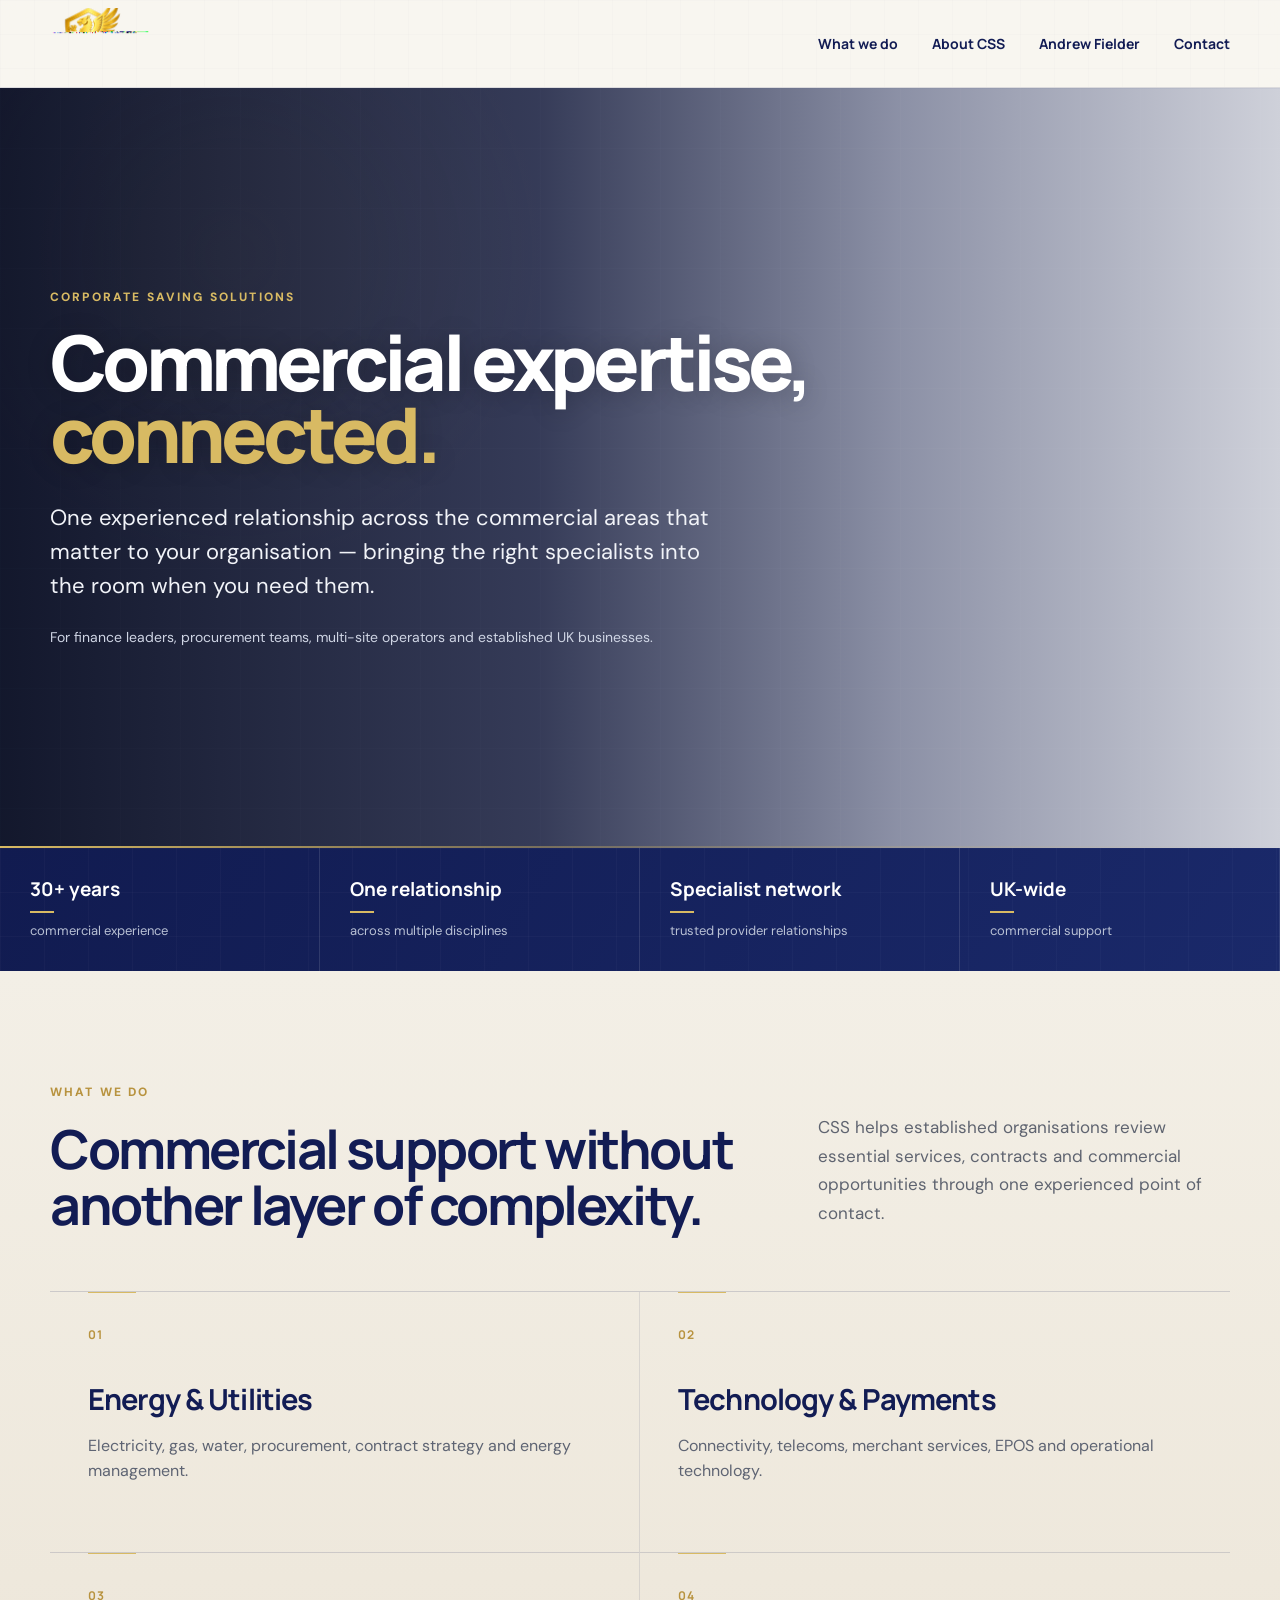
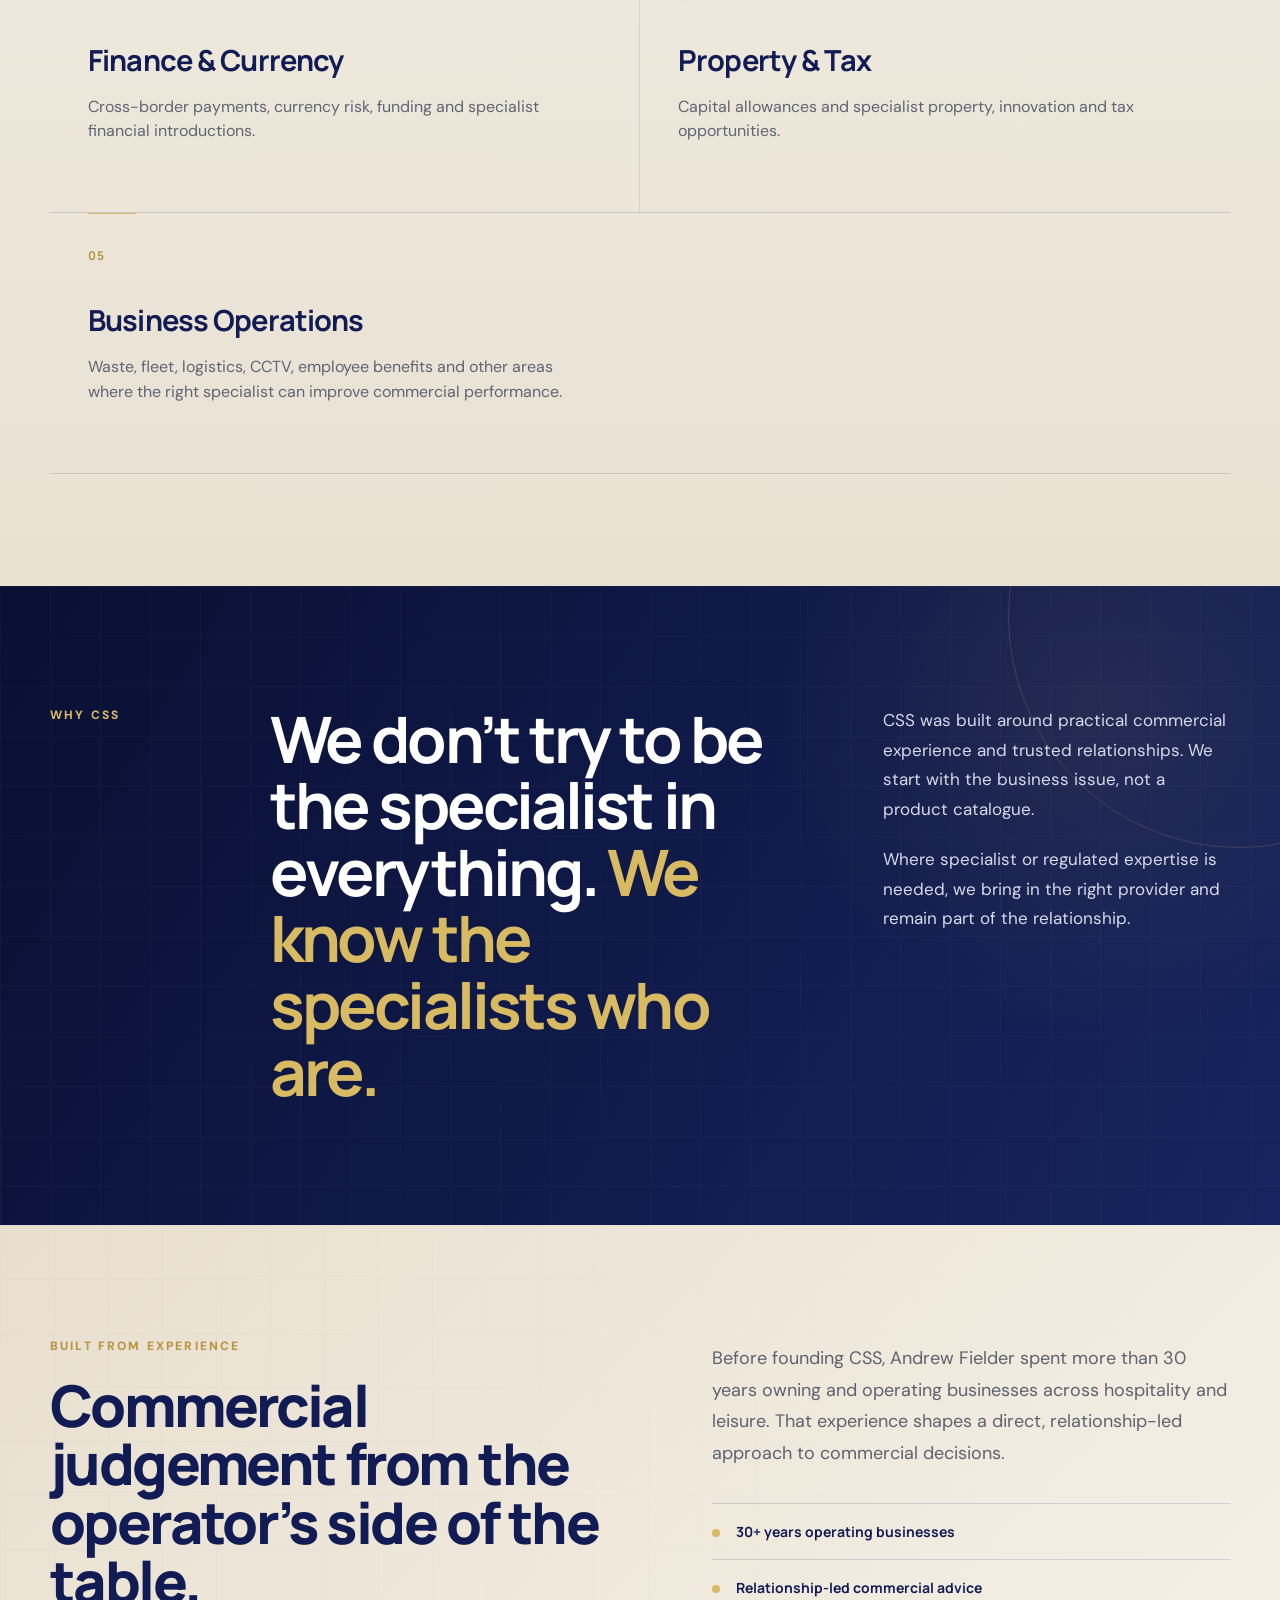
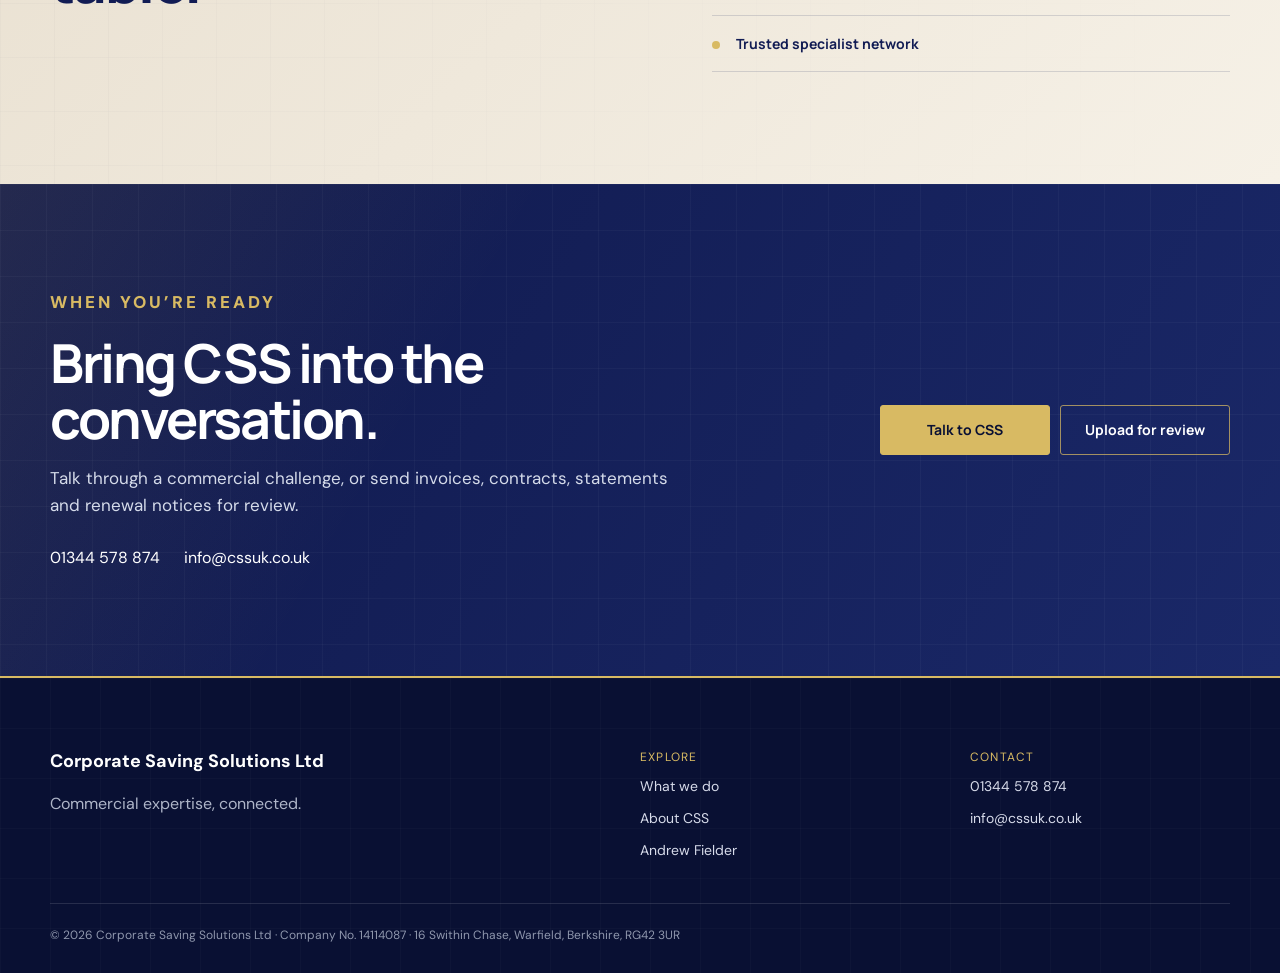
==== commit 6dee26b0: "Load approved logo header treatment" ====
--- a/index.html
+++ b/index.html
@@ -1 +1 @@
-<!doctype html><html lang="en"><head><meta charset="utf-8"><meta name="viewport" content="width=device-width,initial-scale=1"><title>Corporate Saving Solutions | Commercial expertise, connected.</title><meta name="description" content="Corporate Saving Solutions connects established organisations with trusted specialists across utilities, technology, payments, finance, property and operations."><link rel="preconnect" href="https://fonts.googleapis.com"><link rel="preconnect" href="https://fonts.gstatic.com" crossorigin><link href="https://fonts.googleapis.com/css2?family=DM+Sans:wght@400;500;600;700&family=Manrope:wght@500;600;700;800&display=swap" rel="stylesheet"><link rel="stylesheet" href="styles.css"><link rel="stylesheet" href="refresh.css"></head><body><header class="site-header"><a class="brand" href="#top"><img src="public/css-logo.png?v=5" alt="Corporate Saving Solutions"></a><button class="nav-toggle" aria-label="Open menu">Menu</button><nav><a href="#services">What we do</a><a href="#about">About CSS</a><a href="#andrew">Andrew Fielder</a><a href="#contact">Contact</a></nav></header><main id="top"><section class="home-hero"><div class="home-hero-copy"><div class="hero-copy-inner"><p class="kicker">Corporate Saving Solutions</p><h1>Commercial expertise, <em>connected.</em></h1><p class="hero-intro">One experienced relationship across the commercial areas that matter to your organisation — bringing the right specialists into the room when you need them.</p><p class="hero-audience">For finance leaders, procurement teams, multi-site operators and established UK businesses.</p></div></div></section><section class="proof-bar"><div><strong>30+ years</strong><span>commercial experience</span></div><div><strong>One relationship</strong><span>across multiple disciplines</span></div><div><strong>Specialist network</strong><span>trusted provider relationships</span></div><div><strong>UK-wide</strong><span>commercial support</span></div></section><section class="section services-home" id="services"><div class="wrap"><div class="section-intro-row"><div><p class="kicker dark-kicker">What we do</p><h2>Commercial support without another layer of complexity.</h2></div><p>CSS helps established organisations review essential services, contracts and commercial opportunities through one experienced point of contact.</p></div><div class="service-grid premium-grid"><article class="service-tile"><span>01</span><h3>Energy & Utilities</h3><p>Electricity, gas, water, procurement, contract strategy and energy management.</p></article><article class="service-tile"><span>02</span><h3>Technology & Payments</h3><p>Connectivity, telecoms, merchant services, EPOS and operational technology.</p></article><article class="service-tile"><span>03</span><h3>Finance & Currency</h3><p>Cross-border payments, currency risk, funding and specialist financial introductions.</p></article><article class="service-tile"><span>04</span><h3>Property & Tax</h3><p>Capital allowances and specialist property, innovation and tax opportunities.</p></article><article class="service-tile wide-tile"><span>05</span><h3>Business Operations</h3><p>Waste, fleet, logistics, CCTV, employee benefits and other areas where the right specialist can improve commercial performance.</p></article></div></div></section><section class="statement-section" id="about"><div class="wrap statement-grid"><p class="kicker gold-kicker">Why CSS</p><h2>We don’t try to be the specialist in everything. <em>We know the specialists who are.</em></h2><div class="statement-copy"><p>CSS was built around practical commercial experience and trusted relationships. We start with the business issue, not a product catalogue.</p><p>Where specialist or regulated expertise is needed, we bring in the right provider and remain part of the relationship.</p></div></div></section><section class="experience-section" id="andrew"><div class="wrap experience-grid"><div><p class="kicker dark-kicker">Built from experience</p><h2>Commercial judgement from the operator’s side of the table.</h2></div><div><p>Before founding CSS, Andrew Fielder spent more than 30 years owning and operating businesses across hospitality and leisure. That experience shapes a direct, relationship-led approach to commercial decisions.</p><div class="experience-points"><span>30+ years operating businesses</span><span>Relationship-led commercial advice</span><span>Trusted specialist network</span></div></div></div></section><section class="conversion-section" id="contact"><div class="wrap conversion-grid"><div><p class="kicker gold-kicker">When you’re ready</p><h2>Bring CSS into the conversation.</h2><p>Talk through a commercial challenge, or send invoices, contracts, statements and renewal notices for review.</p><div class="contact-lines"><a href="tel:01344578874">01344 578 874</a><a href="mailto:info@cssuk.co.uk">info@cssuk.co.uk</a></div></div><div class="conversion-actions"><a class="button primary" href="mailto:info@cssuk.co.uk">Talk to CSS</a><a class="button secondary" href="upload.html">Upload for review</a></div></div></section></main><footer><div class="wrap premium-footer"><div><strong>Corporate Saving Solutions Ltd</strong><p>Commercial expertise, connected.</p></div><div><span>Explore</span><a href="#services">What we do</a><a href="#about">About CSS</a><a href="#andrew">Andrew Fielder</a></div><div><span>Contact</span><a href="tel:01344578874">01344 578 874</a><a href="mailto:info@cssuk.co.uk">info@cssuk.co.uk</a></div></div><div class="wrap legal">© 2026 Corporate Saving Solutions Ltd · Company No. 14114087 · 16 Swithin Chase, Warfield, Berkshire, RG42 3UR</div></footer><script src="script.js"></script></body></html>+<!doctype html><html lang="en"><head><meta charset="utf-8"><meta name="viewport" content="width=device-width,initial-scale=1"><title>Corporate Saving Solutions | Commercial expertise, connected.</title><meta name="description" content="Corporate Saving Solutions connects established organisations with trusted specialists across utilities, technology, payments, finance, property and operations."><link rel="preconnect" href="https://fonts.googleapis.com"><link rel="preconnect" href="https://fonts.gstatic.com" crossorigin><link href="https://fonts.googleapis.com/css2?family=DM+Sans:wght@400;500;600;700&family=Manrope:wght@500;600;700;800&display=swap" rel="stylesheet"><link rel="stylesheet" href="styles.css"><link rel="stylesheet" href="refresh.css"><link rel="stylesheet" href="logo-fix.css?v=1"></head><body><header class="site-header"><a class="brand" href="#top"><img src="public/css-logo.png?v=6" alt="Corporate Saving Solutions"></a><button class="nav-toggle" aria-label="Open menu">Menu</button><nav><a href="#services">What we do</a><a href="#about">About CSS</a><a href="#andrew">Andrew Fielder</a><a href="#contact">Contact</a></nav></header><main id="top"><section class="home-hero"><div class="home-hero-copy"><div class="hero-copy-inner"><p class="kicker">Corporate Saving Solutions</p><h1>Commercial expertise, <em>connected.</em></h1><p class="hero-intro">One experienced relationship across the commercial areas that matter to your organisation — bringing the right specialists into the room when you need them.</p><p class="hero-audience">For finance leaders, procurement teams, multi-site operators and established UK businesses.</p></div></div></section><section class="proof-bar"><div><strong>30+ years</strong><span>commercial experience</span></div><div><strong>One relationship</strong><span>across multiple disciplines</span></div><div><strong>Specialist network</strong><span>trusted provider relationships</span></div><div><strong>UK-wide</strong><span>commercial support</span></div></section><section class="section services-home" id="services"><div class="wrap"><div class="section-intro-row"><div><p class="kicker dark-kicker">What we do</p><h2>Commercial support without another layer of complexity.</h2></div><p>CSS helps established organisations review essential services, contracts and commercial opportunities through one experienced point of contact.</p></div><div class="service-grid premium-grid"><article class="service-tile"><span>01</span><h3>Energy & Utilities</h3><p>Electricity, gas, water, procurement, contract strategy and energy management.</p></article><article class="service-tile"><span>02</span><h3>Technology & Payments</h3><p>Connectivity, telecoms, merchant services, EPOS and operational technology.</p></article><article class="service-tile"><span>03</span><h3>Finance & Currency</h3><p>Cross-border payments, currency risk, funding and specialist financial introductions.</p></article><article class="service-tile"><span>04</span><h3>Property & Tax</h3><p>Capital allowances and specialist property, innovation and tax opportunities.</p></article><article class="service-tile wide-tile"><span>05</span><h3>Business Operations</h3><p>Waste, fleet, logistics, CCTV, employee benefits and other areas where the right specialist can improve commercial performance.</p></article></div></div></section><section class="statement-section" id="about"><div class="wrap statement-grid"><p class="kicker gold-kicker">Why CSS</p><h2>We don’t try to be the specialist in everything. <em>We know the specialists who are.</em></h2><div class="statement-copy"><p>CSS was built around practical commercial experience and trusted relationships. We start with the business issue, not a product catalogue.</p><p>Where specialist or regulated expertise is needed, we bring in the right provider and remain part of the relationship.</p></div></div></section><section class="experience-section" id="andrew"><div class="wrap experience-grid"><div><p class="kicker dark-kicker">Built from experience</p><h2>Commercial judgement from the operator’s side of the table.</h2></div><div><p>Before founding CSS, Andrew Fielder spent more than 30 years owning and operating businesses across hospitality and leisure. That experience shapes a direct, relationship-led approach to commercial decisions.</p><div class="experience-points"><span>30+ years operating businesses</span><span>Relationship-led commercial advice</span><span>Trusted specialist network</span></div></div></div></section><section class="conversion-section" id="contact"><div class="wrap conversion-grid"><div><p class="kicker gold-kicker">When you’re ready</p><h2>Bring CSS into the conversation.</h2><p>Talk through a commercial challenge, or send invoices, contracts, statements and renewal notices for review.</p><div class="contact-lines"><a href="tel:01344578874">01344 578 874</a><a href="mailto:info@cssuk.co.uk">info@cssuk.co.uk</a></div></div><div class="conversion-actions"><a class="button primary" href="mailto:info@cssuk.co.uk">Talk to CSS</a><a class="button secondary" href="upload.html">Upload for review</a></div></div></section></main><footer><div class="wrap premium-footer"><div><strong>Corporate Saving Solutions Ltd</strong><p>Commercial expertise, connected.</p></div><div><span>Explore</span><a href="#services">What we do</a><a href="#about">About CSS</a><a href="#andrew">Andrew Fielder</a></div><div><span>Contact</span><a href="tel:01344578874">01344 578 874</a><a href="mailto:info@cssuk.co.uk">info@cssuk.co.uk</a></div></div><div class="wrap legal">© 2026 Corporate Saving Solutions Ltd · Company No. 14114087 · 16 Swithin Chase, Warfield, Berkshire, RG42 3UR</div></footer><script src="script.js"></script></body></html>
--- a/refresh.css
+++ b/refresh.css
@@ -1,14 +1,12 @@
-:root{--navy:#121c54;--navy-deep:#0a1239;--blue:#24377a;--gold:#d6b75f;--gold-deep:#b89443;--cream:#f2eee4;--cream-2:#eae3d3;--ink:#161c2f;--muted:#667085;--white:#fff;--line:rgba(18,28,84,.14)}
+:root{--navy:#121c54;--navy-deep:#091033;--blue:#263a84;--gold:#d8ba63;--gold-deep:#b8933f;--cream:#f2eee4;--cream-2:#e8e0d0;--ink:#151a2e;--muted:#626a7d;--white:#fff;--line:rgba(18,28,84,.15)}
 body{background:var(--cream);color:var(--ink)}
-.site-header{height:86px;background:rgba(10,18,57,.97)!important;border-bottom:1px solid rgba(214,183,95,.25)!important;box-shadow:none!important;position:sticky;overflow:hidden}.site-header:before{content:"";position:absolute;inset:0;pointer-events:none;background-image:linear-gradient(rgba(255,255,255,.025) 1px,transparent 1px),linear-gradient(90deg,rgba(255,255,255,.025) 1px,transparent 1px);background-size:34px 34px;opacity:.42}.site-header>*{position:relative;z-index:1}
-.site-header .brand img{width:78px!important;height:78px!important;object-fit:contain!important;object-position:center!important;border-radius:0!important;background:transparent!important}.site-header nav{color:#fff!important}.site-header nav a{color:#fff!important}.site-header nav a:after{background:var(--gold)!important}.nav-toggle{color:#fff!important}
-.home-hero{position:relative!important;display:block!important;min-height:760px!important;background:linear-gradient(90deg,rgba(6,12,40,.88) 0%,rgba(10,18,57,.7) 48%,rgba(10,18,57,.18) 78%,rgba(10,18,57,.06) 100%),url('https://images.unsplash.com/photo-1774192621035-20d11389f781?auto=format&fit=crop&fm=jpg&q=86&w=2400') center 44%/cover no-repeat!important;color:#fff!important;overflow:hidden}.home-hero:before{content:"";position:absolute;inset:0;pointer-events:none;background-image:linear-gradient(rgba(255,255,255,.035) 1px,transparent 1px),linear-gradient(90deg,rgba(255,255,255,.035) 1px,transparent 1px),radial-gradient(circle at 18% 18%,rgba(214,183,95,.11),transparent 30%);background-size:58px 58px,58px 58px,auto;mix-blend-mode:soft-light;opacity:.55}.home-hero:after{content:"";position:absolute;left:0;right:0;bottom:0;height:3px;background:linear-gradient(90deg,var(--gold),transparent)}
-.home-hero-copy{position:relative;z-index:2;min-height:760px;display:flex!important;align-items:center!important;padding:110px max(28px,calc((100vw - 1180px)/2))!important;background:none!important}.home-hero-image{display:none!important}.hero-copy-inner{max-width:760px!important}.home-hero .kicker{color:var(--gold)!important}.home-hero h1{color:#fff!important;font-size:clamp(58px,6vw,92px)!important;max-width:760px!important;text-shadow:0 2px 20px rgba(0,0,0,.2)}.home-hero h1 em{color:var(--gold)!important}.hero-intro{color:#f1f3f8!important;font-size:22px!important;max-width:680px!important}.hero-audience{color:#d3d8e5!important;font-size:14px!important}
-.proof-bar{background:var(--navy)!important;border:0!important;color:#fff!important;position:relative;overflow:hidden}.proof-bar:before{content:"";position:absolute;inset:0;pointer-events:none;background-image:linear-gradient(rgba(255,255,255,.02) 1px,transparent 1px),linear-gradient(90deg,rgba(255,255,255,.02) 1px,transparent 1px);background-size:42px 42px}.proof-bar>div{border-right:1px solid rgba(255,255,255,.13)!important;padding:30px!important;position:relative}.proof-bar strong{color:#fff!important}.proof-bar span{color:#bac2d6!important}.proof-bar strong:after{content:"";display:block;width:26px;height:2px;background:var(--gold);margin-top:10px}
-.services-home{background:linear-gradient(180deg,var(--cream),#e9e1d0)!important}.section-intro-row h2{color:var(--navy)!important}.section-intro-row>p{color:#5f6470!important}.premium-grid{border-color:rgba(18,28,84,.12)!important;gap:14px!important;border:0!important}.service-tile{background:rgba(248,245,238,.94)!important;border:1px solid rgba(18,28,84,.13)!important;min-height:300px!important;position:relative;overflow:hidden;box-shadow:0 12px 40px rgba(18,28,84,.05)}.service-tile:before{content:"";position:absolute;top:0;left:0;right:0;height:3px;background:var(--gold)}.service-tile:after{content:"";position:absolute;right:-45px;bottom:-45px;width:150px;height:150px;border:1px solid rgba(18,28,84,.06);border-radius:50%}.service-tile:hover{background:#fff!important;transform:translateY(-2px)}.service-tile>span{color:var(--gold-deep)!important}.service-tile h3{color:var(--navy)!important}.service-tile p{color:#5e6473!important}
-.statement-section{background:linear-gradient(120deg,var(--navy-deep),#17245f)!important;position:relative;overflow:hidden}.statement-section:before{content:"";position:absolute;inset:0;background-image:linear-gradient(rgba(255,255,255,.025) 1px,transparent 1px),linear-gradient(90deg,rgba(255,255,255,.025) 1px,transparent 1px);background-size:48px 48px;opacity:.55}.statement-section:after{content:"";position:absolute;width:440px;height:440px;border:1px solid rgba(214,183,95,.2);border-radius:50%;right:-180px;top:-190px}.statement-section .wrap{position:relative;z-index:1}.statement-section h2 em{color:var(--gold)!important}.statement-copy{color:#d6dbea!important}
-.image-story{background:var(--cream-2)!important}.image-story-photo{background:url('https://images.unsplash.com/photo-1758518730083-4c12527b6742?auto=format&fit=crop&fm=jpg&ixlib=rb-4.1.0&q=82&w=1800') center/cover no-repeat!important;filter:saturate(.78) contrast(1.03)}.image-story-copy{background:linear-gradient(135deg,#efe8d9,#f7f3eb)!important}.image-story h2{color:var(--navy)!important}
-.conversion-section{background:var(--navy)!important;color:#fff!important;position:relative;overflow:hidden}.conversion-section:before{content:"";position:absolute;inset:0;background-image:linear-gradient(rgba(255,255,255,.025) 1px,transparent 1px),linear-gradient(90deg,rgba(255,255,255,.025) 1px,transparent 1px),linear-gradient(120deg,rgba(214,183,95,.1),transparent 35%);background-size:44px 44px,44px 44px,auto;pointer-events:none}.conversion-section .wrap{position:relative;z-index:1}.conversion-section h2{color:#fff!important}.conversion-section p{color:#d5dbea!important}.conversion-section .kicker{color:var(--gold)!important}.conversion-section .contact-lines a{color:#fff!important}.conversion-section .primary{background:var(--gold)!important;color:var(--navy-deep)!important;border-color:var(--gold)!important}.conversion-section .secondary{background:transparent!important;color:#fff!important;border-color:rgba(214,183,95,.7)!important}
-footer{background:var(--navy-deep)!important;border-top:3px solid var(--gold)!important;position:relative;overflow:hidden}footer:before{content:"";position:absolute;inset:0;background-image:linear-gradient(rgba(255,255,255,.018) 1px,transparent 1px),linear-gradient(90deg,rgba(255,255,255,.018) 1px,transparent 1px);background-size:48px 48px;pointer-events:none}footer>.wrap{position:relative;z-index:1}
-@media(max-width:900px){.site-header{height:78px}.site-header .brand img{width:68px!important;height:68px!important}.home-hero{min-height:680px!important;background-position:58% center!important}.home-hero-copy{min-height:680px!important;padding:72px 28px!important}.home-hero h1{font-size:58px!important}.proof-bar{grid-template-columns:1fr 1fr!important}.services-home{padding-top:84px!important}}
-@media(max-width:600px){.site-header{height:74px}.site-header .brand img{width:64px!important;height:64px!important}.home-hero{min-height:640px!important;background-position:62% center!important;background-image:linear-gradient(90deg,rgba(7,13,43,.91) 0%,rgba(10,18,57,.76) 55%,rgba(10,18,57,.25) 100%),url('https://images.unsplash.com/photo-1774192621035-20d11389f781?auto=format&fit=crop&fm=jpg&q=84&w=1600')!important}.home-hero-copy{min-height:640px!important;padding:60px 22px!important}.home-hero h1{font-size:48px!important;line-height:.98!important}.hero-intro{font-size:18px!important}.proof-bar>div{padding:21px 16px!important}.premium-grid{grid-template-columns:1fr!important}.service-tile{min-height:245px!important}.image-story-copy{padding:58px 22px!important}.conversion-section{padding:80px 0!important}}+.site-header{height:88px;background:linear-gradient(120deg,#091033 0%,#121c54 68%,#17255f 100%)!important;border-bottom:1px solid rgba(216,186,99,.28)!important;box-shadow:none!important;position:sticky;overflow:hidden}.site-header:before{content:"";position:absolute;inset:0;pointer-events:none;background-image:linear-gradient(rgba(255,255,255,.025) 1px,transparent 1px),linear-gradient(90deg,rgba(255,255,255,.025) 1px,transparent 1px),radial-gradient(circle at 20% -20%,rgba(216,186,99,.13),transparent 34%);background-size:36px 36px,36px 36px,auto;opacity:.9}.site-header>*{position:relative;z-index:1}.site-header .brand{display:block!important;width:190px;height:72px;overflow:hidden;position:relative}.site-header .brand img{position:absolute!important;width:190px!important;height:190px!important;max-width:none!important;left:0;top:50%;transform:translateY(-50%) scale(1.52);transform-origin:center!important;object-fit:contain!important;border-radius:0!important;background:transparent!important}.site-header nav{color:#fff!important}.site-header nav a{color:#fff!important}.site-header nav a:after{background:var(--gold)!important}.nav-toggle{color:#fff!important}
+.home-hero{position:relative!important;display:block!important;min-height:760px!important;background-image:linear-gradient(90deg,rgba(4,9,31,.94) 0%,rgba(9,16,51,.82) 42%,rgba(13,23,68,.48) 70%,rgba(13,23,68,.20) 100%),url('https://images.unsplash.com/photo-1686082939355-7acaed9a066a?auto=format&fit=crop&fm=jpg&q=88&w=2400')!important;background-size:cover!important;background-position:center 48%!important;color:#fff!important;overflow:hidden}.home-hero:before{content:"";position:absolute;inset:0;pointer-events:none;background-image:linear-gradient(rgba(255,255,255,.045) 1px,transparent 1px),linear-gradient(90deg,rgba(255,255,255,.045) 1px,transparent 1px),radial-gradient(circle at 18% 22%,rgba(216,186,99,.13),transparent 28%);background-size:60px 60px,60px 60px,auto;mix-blend-mode:soft-light;opacity:.78}.home-hero:after{content:"";position:absolute;left:0;right:0;bottom:0;height:2px;background:linear-gradient(90deg,var(--gold),rgba(216,186,99,.3),transparent)}.home-hero-copy{position:relative;z-index:2;min-height:760px;display:flex!important;align-items:center!important;padding:108px max(28px,calc((100vw - 1180px)/2))!important;background:none!important}.hero-copy-inner{max-width:760px!important}.home-hero .kicker{color:var(--gold)!important}.home-hero h1{color:#fff!important;font-size:clamp(58px,6vw,92px)!important;max-width:780px!important;text-shadow:0 2px 26px rgba(0,0,0,.22)}.home-hero h1 em{color:var(--gold)!important}.hero-intro{color:#f1f3f8!important;font-size:22px!important;max-width:680px!important}.hero-audience{color:#cfd5e4!important;font-size:14px!important}
+.proof-bar{background:linear-gradient(120deg,#111b50,#1a296a)!important;border:0!important;color:#fff!important;position:relative;overflow:hidden}.proof-bar:before{content:"";position:absolute;inset:0;pointer-events:none;background-image:linear-gradient(rgba(255,255,255,.025) 1px,transparent 1px),linear-gradient(90deg,rgba(255,255,255,.025) 1px,transparent 1px);background-size:44px 44px}.proof-bar>div{border-right:1px solid rgba(255,255,255,.12)!important;padding:28px 30px!important;position:relative}.proof-bar strong{color:#fff!important}.proof-bar span{color:#b8c0d4!important}.proof-bar strong:after{content:"";display:block;width:24px;height:2px;background:var(--gold);margin-top:9px}
+.services-home{background:linear-gradient(180deg,#f3efe6 0%,#e9e1d2 100%)!important}.section-intro-row h2{color:var(--navy)!important}.section-intro-row>p{color:#5f6470!important}.premium-grid{display:grid!important;grid-template-columns:1fr 1fr!important;border-top:1px solid rgba(18,28,84,.16)!important;border-left:0!important;gap:0!important}.service-tile{background:transparent!important;border:0!important;border-bottom:1px solid rgba(18,28,84,.15)!important;border-right:1px solid rgba(18,28,84,.10)!important;min-height:245px!important;position:relative;overflow:hidden;box-shadow:none!important;padding:34px 38px 38px!important}.service-tile:nth-child(2n){border-right:0!important}.service-tile:before{content:"";position:absolute;top:-1px;left:38px;width:48px;height:2px;background:var(--gold)}.service-tile:after{display:none!important}.service-tile:hover{background:rgba(255,255,255,.3)!important;transform:none!important}.service-tile>span{color:var(--gold-deep)!important;margin-bottom:34px!important}.service-tile h3{color:var(--navy)!important;font-size:29px!important}.service-tile p{color:#5e6473!important;max-width:500px}.wide-tile{grid-column:span 2;border-right:0!important;min-height:210px!important}
+.statement-section{background:linear-gradient(120deg,var(--navy-deep),#17245f)!important;position:relative;overflow:hidden}.statement-section:before{content:"";position:absolute;inset:0;background-image:linear-gradient(rgba(255,255,255,.03) 1px,transparent 1px),linear-gradient(90deg,rgba(255,255,255,.03) 1px,transparent 1px),radial-gradient(circle at 86% 20%,rgba(216,186,99,.11),transparent 28%);background-size:50px 50px,50px 50px,auto;opacity:.82}.statement-section:after{content:"";position:absolute;width:460px;height:460px;border:1px solid rgba(216,186,99,.18);border-radius:50%;right:-190px;top:-200px}.statement-section .wrap{position:relative;z-index:1}.statement-section h2 em{color:var(--gold)!important}.statement-copy{color:#d6dbea!important}
+.experience-section{padding:112px 0;background:linear-gradient(135deg,#e8dfcf 0%,#f6f1e7 100%);position:relative;overflow:hidden}.experience-section:before{content:"";position:absolute;inset:0;background-image:linear-gradient(rgba(18,28,84,.038) 1px,transparent 1px),linear-gradient(90deg,rgba(18,28,84,.038) 1px,transparent 1px);background-size:54px 54px;mask-image:linear-gradient(90deg,rgba(0,0,0,.5),rgba(0,0,0,.12) 72%,transparent)}.experience-grid{display:grid;grid-template-columns:1.05fr .95fr;gap:90px;position:relative;z-index:1;align-items:start}.experience-grid h2{font:800 clamp(38px,4.5vw,64px)/1.02 "Manrope",sans-serif;letter-spacing:-.045em;color:var(--navy);margin:0}.experience-grid>div:last-child>p{font-size:18px;line-height:1.75;color:#5c6270;margin:6px 0 34px}.experience-points{display:grid;border-top:1px solid rgba(18,28,84,.15)}.experience-points span{padding:18px 0 18px 24px;border-bottom:1px solid rgba(18,28,84,.15);font:700 14px "Manrope",sans-serif;color:var(--navy);position:relative}.experience-points span:before{content:"";position:absolute;left:0;top:25px;width:8px;height:8px;background:var(--gold);border-radius:50%}
+.conversion-section{background:linear-gradient(120deg,#10194c,#1a2868)!important;color:#fff!important;position:relative;overflow:hidden}.conversion-section:before{content:"";position:absolute;inset:0;background-image:linear-gradient(rgba(255,255,255,.03) 1px,transparent 1px),linear-gradient(90deg,rgba(255,255,255,.03) 1px,transparent 1px),linear-gradient(120deg,rgba(216,186,99,.1),transparent 35%);background-size:46px 46px,46px 46px,auto;pointer-events:none}.conversion-section .wrap{position:relative;z-index:1}.conversion-section h2{color:#fff!important}.conversion-section p{color:#d5dbea!important}.conversion-section .kicker{color:var(--gold)!important}.conversion-section .contact-lines{display:flex!important;gap:24px!important;flex-wrap:wrap!important;margin-top:28px}.conversion-section .contact-lines a{color:#fff!important}.conversion-actions{gap:10px!important}.conversion-section .button{min-width:170px!important;padding:13px 20px!important;border-radius:3px!important}.conversion-section .primary{background:var(--gold)!important;color:var(--navy-deep)!important;border-color:var(--gold)!important}.conversion-section .secondary{background:transparent!important;color:#fff!important;border-color:rgba(216,186,99,.72)!important}
+footer{background:var(--navy-deep)!important;border-top:2px solid var(--gold)!important;position:relative;overflow:hidden}footer:before{content:"";position:absolute;inset:0;background-image:linear-gradient(rgba(255,255,255,.018) 1px,transparent 1px),linear-gradient(90deg,rgba(255,255,255,.018) 1px,transparent 1px);background-size:50px 50px;pointer-events:none}footer>.wrap{position:relative;z-index:1}
+@media(max-width:900px){.site-header{height:80px}.site-header .brand{width:170px;height:66px}.site-header .brand img{width:172px!important;height:172px!important;transform:translateY(-50%) scale(1.52)}.home-hero{min-height:690px!important;background-position:58% center!important}.home-hero-copy{min-height:690px!important;padding:76px 28px!important}.home-hero h1{font-size:58px!important}.proof-bar{grid-template-columns:1fr 1fr!important}.services-home{padding-top:84px!important}.experience-grid{grid-template-columns:1fr;gap:34px}}
+@media(max-width:600px){.site-header{height:76px}.site-header .brand{width:154px;height:62px}.site-header .brand img{width:158px!important;height:158px!important;transform:translateY(-50%) scale(1.55)}.home-hero{min-height:650px!important;background-image:linear-gradient(90deg,rgba(4,9,31,.94) 0%,rgba(9,16,51,.82) 58%,rgba(13,23,68,.36) 100%),url('https://images.unsplash.com/photo-1686082939355-7acaed9a066a?auto=format&fit=crop&fm=jpg&q=86&w=1600')!important;background-position:58% center!important}.home-hero-copy{min-height:650px!important;padding:62px 22px!important}.home-hero h1{font-size:48px!important;line-height:.98!important}.hero-intro{font-size:18px!important}.proof-bar>div{padding:21px 16px!important}.premium-grid{grid-template-columns:1fr!important}.service-tile,.wide-tile{grid-column:auto!important;border-right:0!important;min-height:220px!important;padding:30px 24px!important}.service-tile:before{left:24px}.experience-section{padding:78px 0}.experience-grid h2{font-size:42px}.conversion-section{padding:82px 0!important}.conversion-actions{flex-direction:column!important}.conversion-section .button{width:100%!important}}
--- a/logo-fix.css
+++ b/logo-fix.css
@@ -0,0 +1,3 @@
+.site-header{background:rgba(248,246,240,.97)!important;border-bottom:1px solid rgba(18,28,84,.12)!important;box-shadow:0 1px 0 rgba(18,28,84,.04)!important;overflow:hidden}.site-header:before{background-image:linear-gradient(rgba(18,28,84,.022) 1px,transparent 1px),linear-gradient(90deg,rgba(18,28,84,.022) 1px,transparent 1px)!important;background-size:34px 34px!important;opacity:.55!important}.site-header .brand{display:flex!important;align-items:center!important}.site-header .brand img{display:block!important;width:78px!important;height:78px!important;object-fit:contain!important;object-position:center!important;background:transparent!important}.site-header nav a{color:#121c54!important}.site-header nav a:after{background:#d6b75f!important}.nav-toggle{color:#121c54!important}
+@media(max-width:900px){.site-header .brand img{width:70px!important;height:70px!important}}
+@media(max-width:600px){.site-header{height:78px!important}.site-header .brand img{width:68px!important;height:68px!important}}
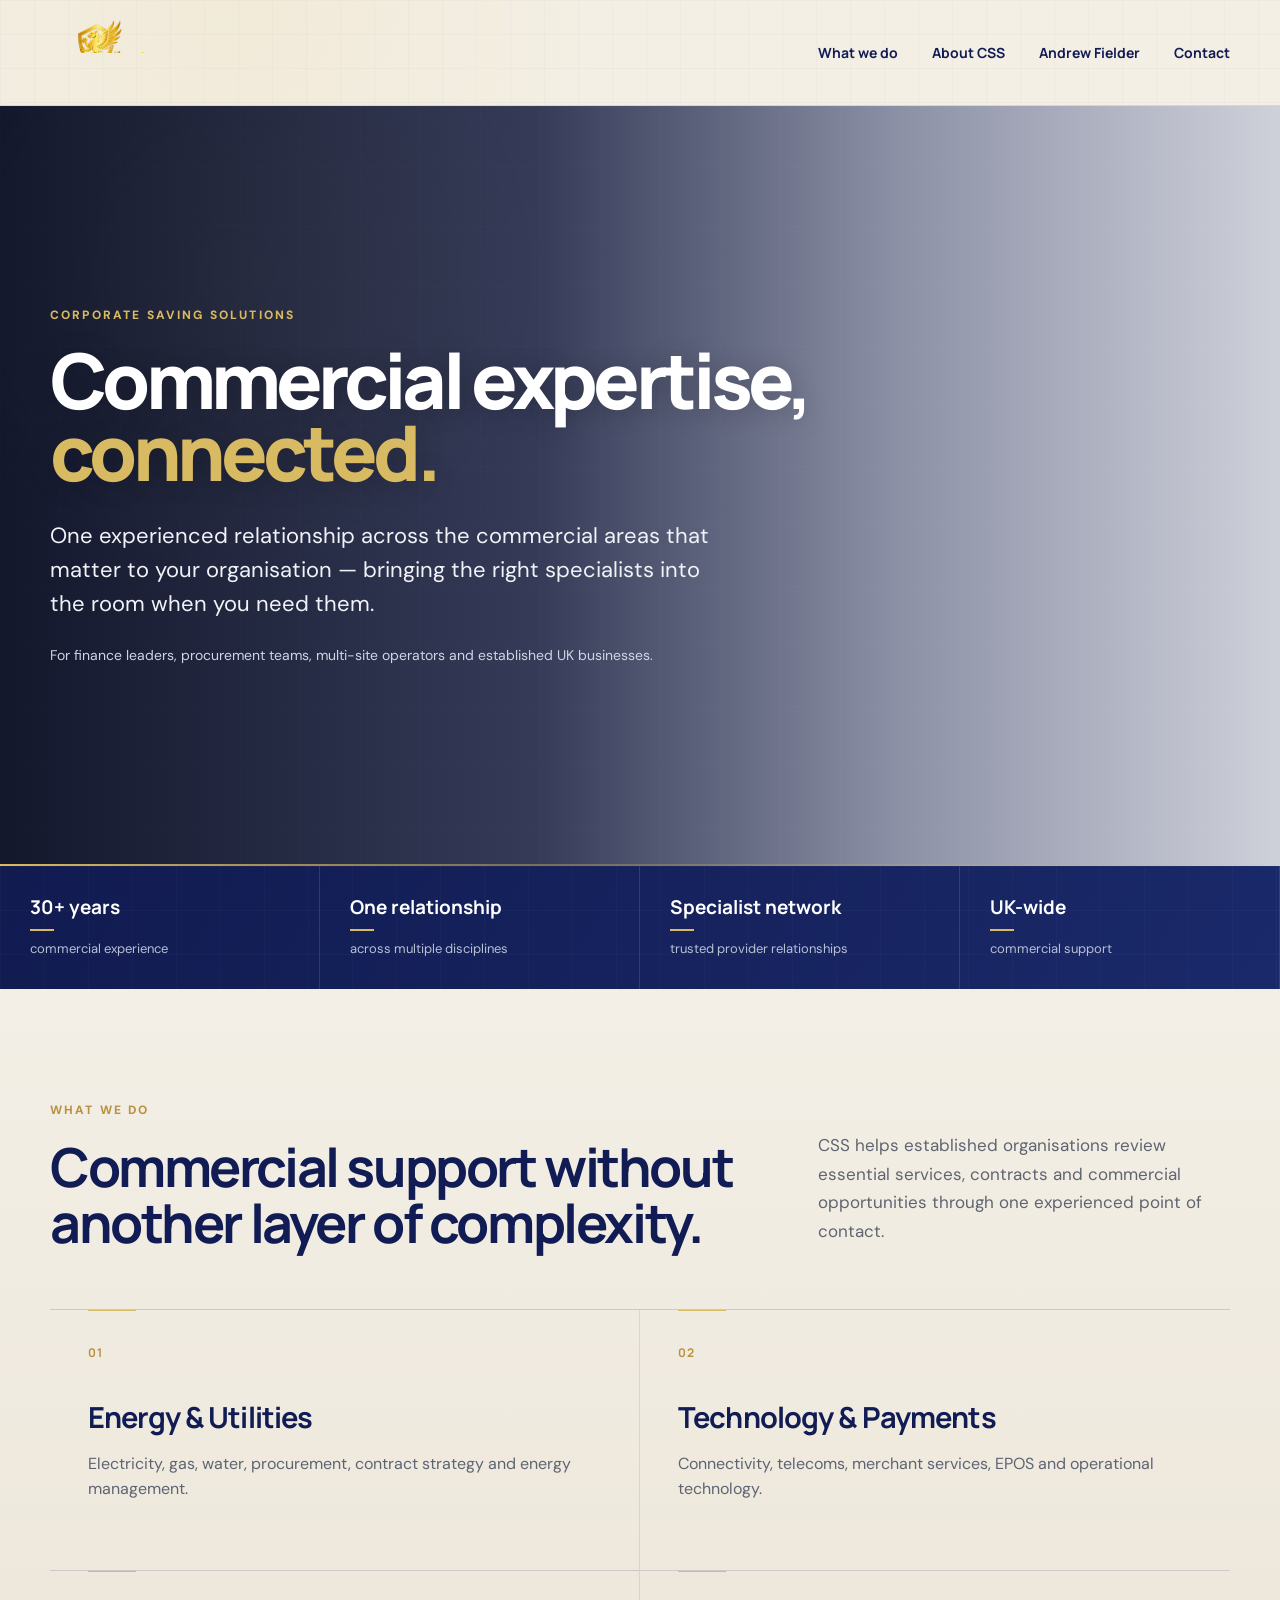
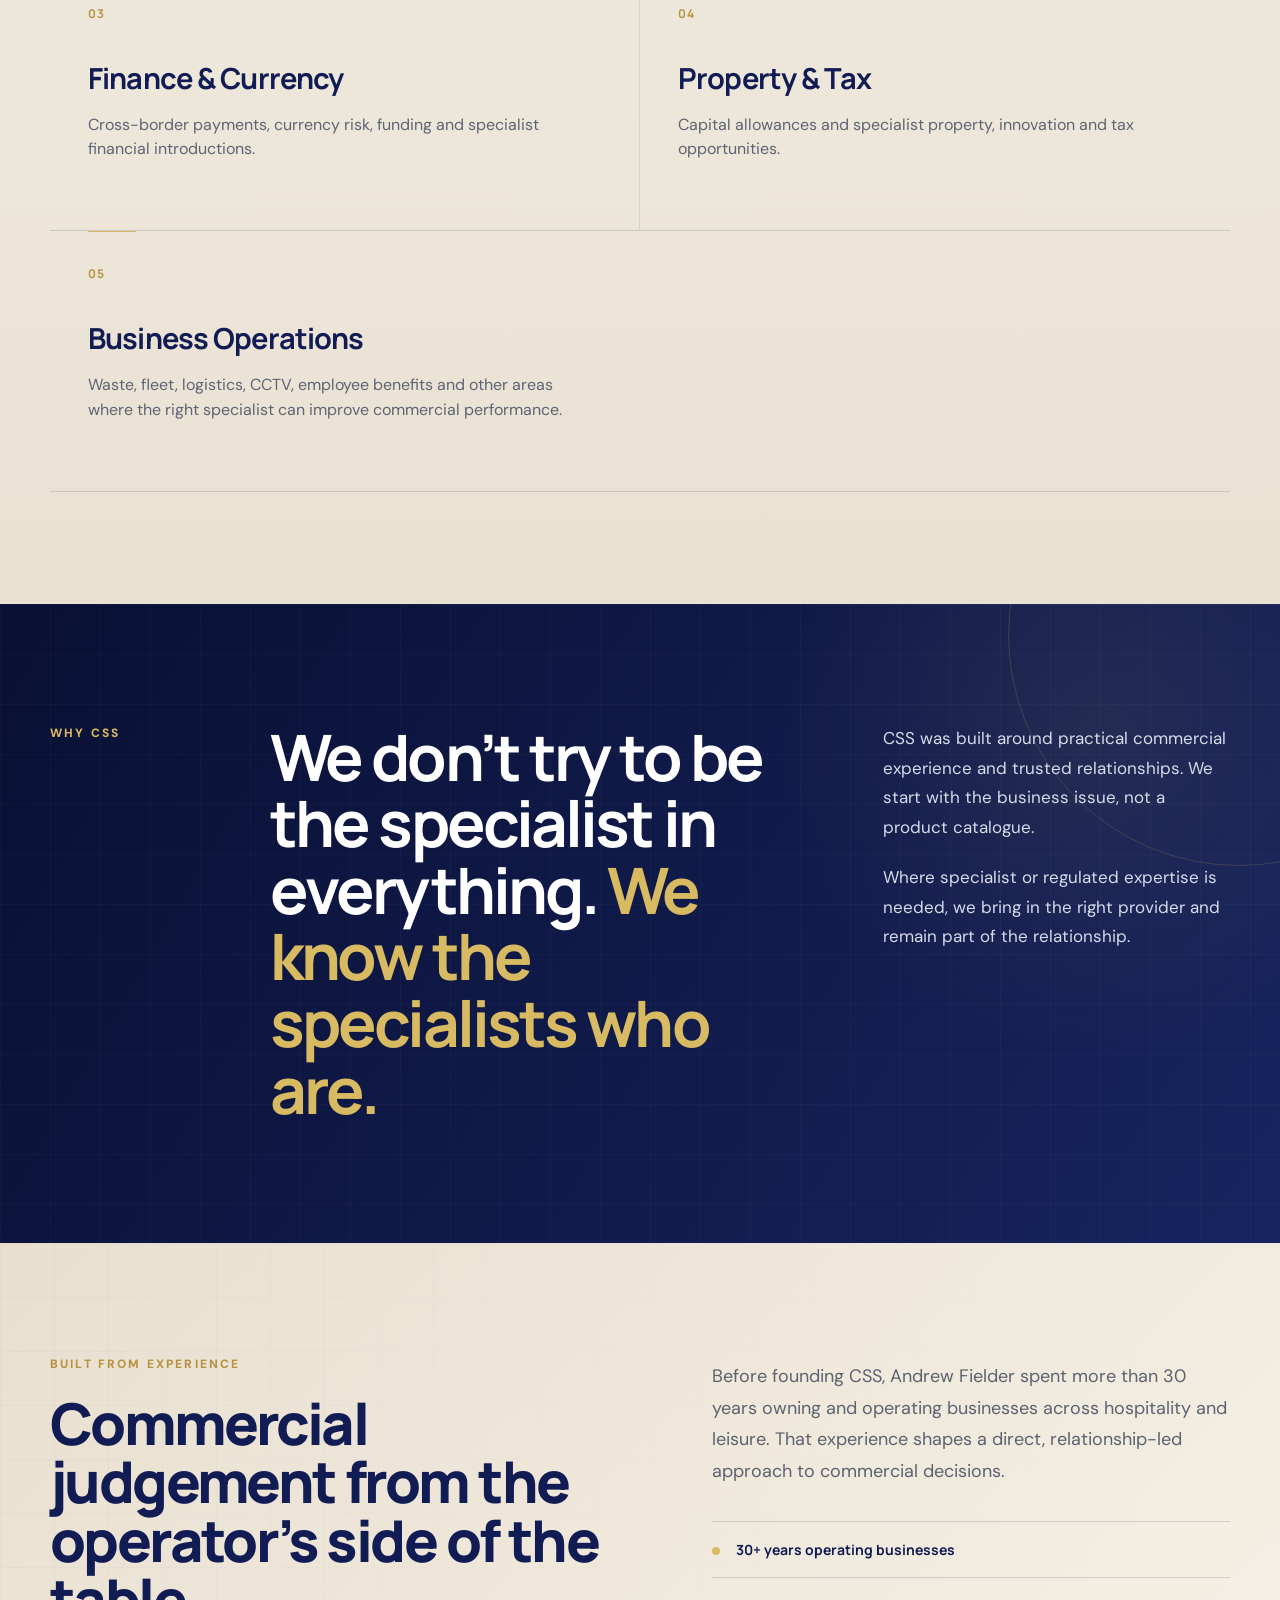
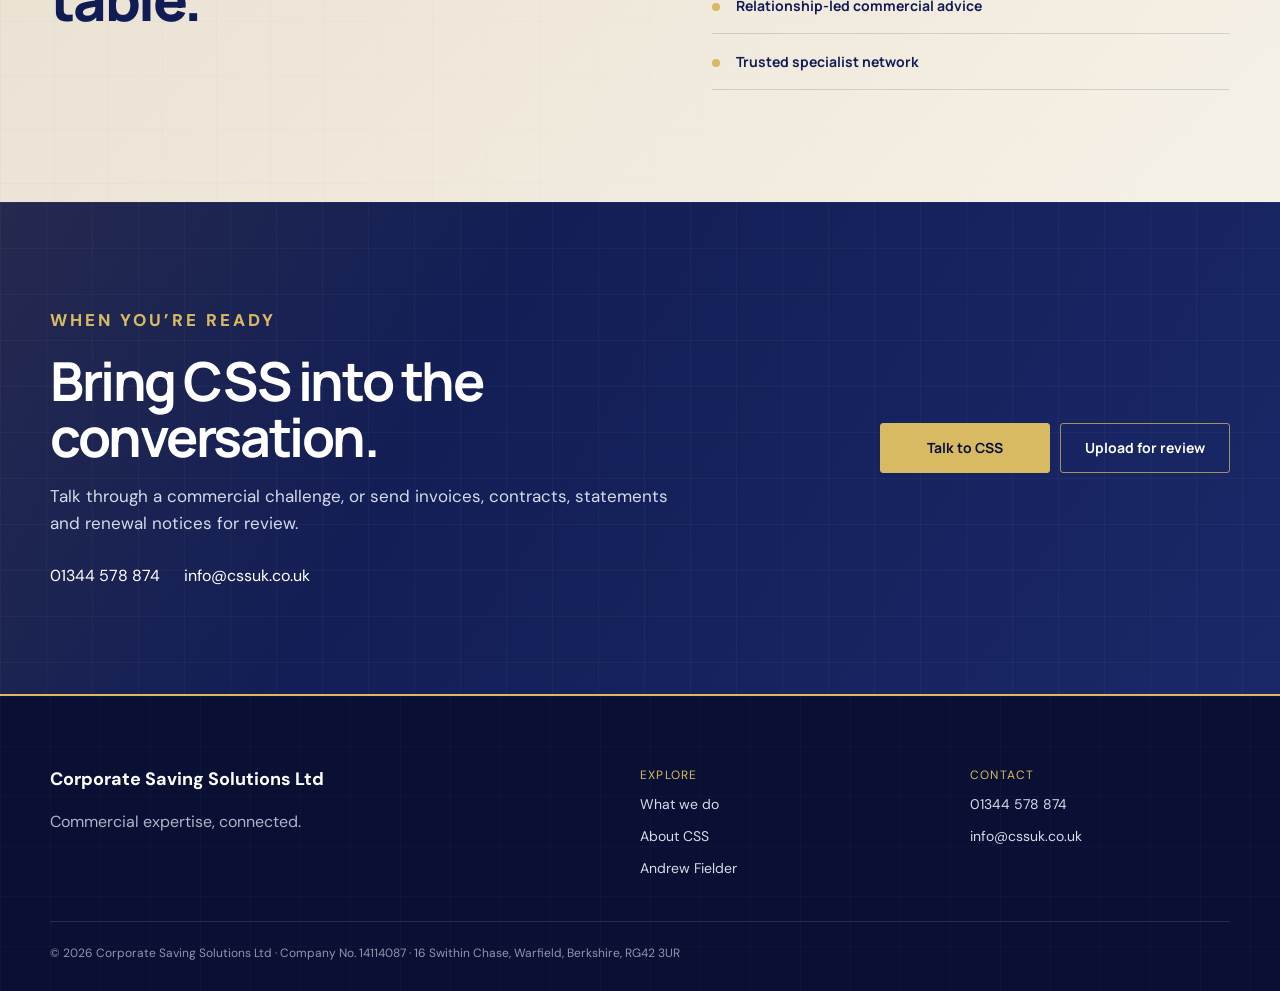
==== commit acaea78b: "Force browsers to load verified CSS logo" ====
--- a/index.html
+++ b/index.html
@@ -1 +1 @@
-<!doctype html><html lang="en"><head><meta charset="utf-8"><meta name="viewport" content="width=device-width,initial-scale=1"><title>Corporate Saving Solutions | Commercial expertise, connected.</title><meta name="description" content="Corporate Saving Solutions connects established organisations with trusted specialists across utilities, technology, payments, finance, property and operations."><link rel="preconnect" href="https://fonts.googleapis.com"><link rel="preconnect" href="https://fonts.gstatic.com" crossorigin><link href="https://fonts.googleapis.com/css2?family=DM+Sans:wght@400;500;600;700&family=Manrope:wght@500;600;700;800&display=swap" rel="stylesheet"><link rel="stylesheet" href="styles.css"><link rel="stylesheet" href="refresh.css"><link rel="stylesheet" href="logo-fix.css?v=1"></head><body><header class="site-header"><a class="brand" href="#top"><img src="public/css-logo.png?v=6" alt="Corporate Saving Solutions"></a><button class="nav-toggle" aria-label="Open menu">Menu</button><nav><a href="#services">What we do</a><a href="#about">About CSS</a><a href="#andrew">Andrew Fielder</a><a href="#contact">Contact</a></nav></header><main id="top"><section class="home-hero"><div class="home-hero-copy"><div class="hero-copy-inner"><p class="kicker">Corporate Saving Solutions</p><h1>Commercial expertise, <em>connected.</em></h1><p class="hero-intro">One experienced relationship across the commercial areas that matter to your organisation — bringing the right specialists into the room when you need them.</p><p class="hero-audience">For finance leaders, procurement teams, multi-site operators and established UK businesses.</p></div></div></section><section class="proof-bar"><div><strong>30+ years</strong><span>commercial experience</span></div><div><strong>One relationship</strong><span>across multiple disciplines</span></div><div><strong>Specialist network</strong><span>trusted provider relationships</span></div><div><strong>UK-wide</strong><span>commercial support</span></div></section><section class="section services-home" id="services"><div class="wrap"><div class="section-intro-row"><div><p class="kicker dark-kicker">What we do</p><h2>Commercial support without another layer of complexity.</h2></div><p>CSS helps established organisations review essential services, contracts and commercial opportunities through one experienced point of contact.</p></div><div class="service-grid premium-grid"><article class="service-tile"><span>01</span><h3>Energy & Utilities</h3><p>Electricity, gas, water, procurement, contract strategy and energy management.</p></article><article class="service-tile"><span>02</span><h3>Technology & Payments</h3><p>Connectivity, telecoms, merchant services, EPOS and operational technology.</p></article><article class="service-tile"><span>03</span><h3>Finance & Currency</h3><p>Cross-border payments, currency risk, funding and specialist financial introductions.</p></article><article class="service-tile"><span>04</span><h3>Property & Tax</h3><p>Capital allowances and specialist property, innovation and tax opportunities.</p></article><article class="service-tile wide-tile"><span>05</span><h3>Business Operations</h3><p>Waste, fleet, logistics, CCTV, employee benefits and other areas where the right specialist can improve commercial performance.</p></article></div></div></section><section class="statement-section" id="about"><div class="wrap statement-grid"><p class="kicker gold-kicker">Why CSS</p><h2>We don’t try to be the specialist in everything. <em>We know the specialists who are.</em></h2><div class="statement-copy"><p>CSS was built around practical commercial experience and trusted relationships. We start with the business issue, not a product catalogue.</p><p>Where specialist or regulated expertise is needed, we bring in the right provider and remain part of the relationship.</p></div></div></section><section class="experience-section" id="andrew"><div class="wrap experience-grid"><div><p class="kicker dark-kicker">Built from experience</p><h2>Commercial judgement from the operator’s side of the table.</h2></div><div><p>Before founding CSS, Andrew Fielder spent more than 30 years owning and operating businesses across hospitality and leisure. That experience shapes a direct, relationship-led approach to commercial decisions.</p><div class="experience-points"><span>30+ years operating businesses</span><span>Relationship-led commercial advice</span><span>Trusted specialist network</span></div></div></div></section><section class="conversion-section" id="contact"><div class="wrap conversion-grid"><div><p class="kicker gold-kicker">When you’re ready</p><h2>Bring CSS into the conversation.</h2><p>Talk through a commercial challenge, or send invoices, contracts, statements and renewal notices for review.</p><div class="contact-lines"><a href="tel:01344578874">01344 578 874</a><a href="mailto:info@cssuk.co.uk">info@cssuk.co.uk</a></div></div><div class="conversion-actions"><a class="button primary" href="mailto:info@cssuk.co.uk">Talk to CSS</a><a class="button secondary" href="upload.html">Upload for review</a></div></div></section></main><footer><div class="wrap premium-footer"><div><strong>Corporate Saving Solutions Ltd</strong><p>Commercial expertise, connected.</p></div><div><span>Explore</span><a href="#services">What we do</a><a href="#about">About CSS</a><a href="#andrew">Andrew Fielder</a></div><div><span>Contact</span><a href="tel:01344578874">01344 578 874</a><a href="mailto:info@cssuk.co.uk">info@cssuk.co.uk</a></div></div><div class="wrap legal">© 2026 Corporate Saving Solutions Ltd · Company No. 14114087 · 16 Swithin Chase, Warfield, Berkshire, RG42 3UR</div></footer><script src="script.js"></script></body></html>+<!doctype html><html lang="en"><head><meta charset="utf-8"><meta name="viewport" content="width=device-width,initial-scale=1"><title>Corporate Saving Solutions | Commercial expertise, connected.</title><meta name="description" content="Corporate Saving Solutions connects established organisations with trusted specialists across utilities, technology, payments, finance, property and operations."><link rel="preconnect" href="https://fonts.googleapis.com"><link rel="preconnect" href="https://fonts.gstatic.com" crossorigin><link href="https://fonts.googleapis.com/css2?family=DM+Sans:wght@400;500;600;700&family=Manrope:wght@500;600;700;800&display=swap" rel="stylesheet"><link rel="stylesheet" href="styles.css"><link rel="stylesheet" href="refresh.css"><link rel="stylesheet" href="logo-fix.css?v=2"></head><body><header class="site-header"><a class="brand" href="#top"><img src="public/css-logo.png?v=20260914e" alt="Corporate Saving Solutions"></a><button class="nav-toggle" aria-label="Open menu">Menu</button><nav><a href="#services">What we do</a><a href="#about">About CSS</a><a href="#andrew">Andrew Fielder</a><a href="#contact">Contact</a></nav></header><main id="top"><section class="home-hero"><div class="home-hero-copy"><div class="hero-copy-inner"><p class="kicker">Corporate Saving Solutions</p><h1>Commercial expertise, <em>connected.</em></h1><p class="hero-intro">One experienced relationship across the commercial areas that matter to your organisation — bringing the right specialists into the room when you need them.</p><p class="hero-audience">For finance leaders, procurement teams, multi-site operators and established UK businesses.</p></div></div></section><section class="proof-bar"><div><strong>30+ years</strong><span>commercial experience</span></div><div><strong>One relationship</strong><span>across multiple disciplines</span></div><div><strong>Specialist network</strong><span>trusted provider relationships</span></div><div><strong>UK-wide</strong><span>commercial support</span></div></section><section class="section services-home" id="services"><div class="wrap"><div class="section-intro-row"><div><p class="kicker dark-kicker">What we do</p><h2>Commercial support without another layer of complexity.</h2></div><p>CSS helps established organisations review essential services, contracts and commercial opportunities through one experienced point of contact.</p></div><div class="service-grid premium-grid"><article class="service-tile"><span>01</span><h3>Energy & Utilities</h3><p>Electricity, gas, water, procurement, contract strategy and energy management.</p></article><article class="service-tile"><span>02</span><h3>Technology & Payments</h3><p>Connectivity, telecoms, merchant services, EPOS and operational technology.</p></article><article class="service-tile"><span>03</span><h3>Finance & Currency</h3><p>Cross-border payments, currency risk, funding and specialist financial introductions.</p></article><article class="service-tile"><span>04</span><h3>Property & Tax</h3><p>Capital allowances and specialist property, innovation and tax opportunities.</p></article><article class="service-tile wide-tile"><span>05</span><h3>Business Operations</h3><p>Waste, fleet, logistics, CCTV, employee benefits and other areas where the right specialist can improve commercial performance.</p></article></div></div></section><section class="statement-section" id="about"><div class="wrap statement-grid"><p class="kicker gold-kicker">Why CSS</p><h2>We don’t try to be the specialist in everything. <em>We know the specialists who are.</em></h2><div class="statement-copy"><p>CSS was built around practical commercial experience and trusted relationships. We start with the business issue, not a product catalogue.</p><p>Where specialist or regulated expertise is needed, we bring in the right provider and remain part of the relationship.</p></div></div></section><section class="experience-section" id="andrew"><div class="wrap experience-grid"><div><p class="kicker dark-kicker">Built from experience</p><h2>Commercial judgement from the operator’s side of the table.</h2></div><div><p>Before founding CSS, Andrew Fielder spent more than 30 years owning and operating businesses across hospitality and leisure. That experience shapes a direct, relationship-led approach to commercial decisions.</p><div class="experience-points"><span>30+ years operating businesses</span><span>Relationship-led commercial advice</span><span>Trusted specialist network</span></div></div></div></section><section class="conversion-section" id="contact"><div class="wrap conversion-grid"><div><p class="kicker gold-kicker">When you’re ready</p><h2>Bring CSS into the conversation.</h2><p>Talk through a commercial challenge, or send invoices, contracts, statements and renewal notices for review.</p><div class="contact-lines"><a href="tel:01344578874">01344 578 874</a><a href="mailto:info@cssuk.co.uk">info@cssuk.co.uk</a></div></div><div class="conversion-actions"><a class="button primary" href="mailto:info@cssuk.co.uk">Talk to CSS</a><a class="button secondary" href="upload.html">Upload for review</a></div></div></section></main><footer><div class="wrap premium-footer"><div><strong>Corporate Saving Solutions Ltd</strong><p>Commercial expertise, connected.</p></div><div><span>Explore</span><a href="#services">What we do</a><a href="#about">About CSS</a><a href="#andrew">Andrew Fielder</a></div><div><span>Contact</span><a href="tel:01344578874">01344 578 874</a><a href="mailto:info@cssuk.co.uk">info@cssuk.co.uk</a></div></div><div class="wrap legal">© 2026 Corporate Saving Solutions Ltd · Company No. 14114087 · 16 Swithin Chase, Warfield, Berkshire, RG42 3UR</div></footer><script src="script.js"></script></body></html>
--- a/logo-fix.css
+++ b/logo-fix.css
@@ -1,3 +1,3 @@
-.site-header{background:rgba(248,246,240,.97)!important;border-bottom:1px solid rgba(18,28,84,.12)!important;box-shadow:0 1px 0 rgba(18,28,84,.04)!important;overflow:hidden}.site-header:before{background-image:linear-gradient(rgba(18,28,84,.022) 1px,transparent 1px),linear-gradient(90deg,rgba(18,28,84,.022) 1px,transparent 1px)!important;background-size:34px 34px!important;opacity:.55!important}.site-header .brand{display:flex!important;align-items:center!important}.site-header .brand img{display:block!important;width:78px!important;height:78px!important;object-fit:contain!important;object-position:center!important;background:transparent!important}.site-header nav a{color:#121c54!important}.site-header nav a:after{background:#d6b75f!important}.nav-toggle{color:#121c54!important}
-@media(max-width:900px){.site-header .brand img{width:70px!important;height:70px!important}}
-@media(max-width:600px){.site-header{height:78px!important}.site-header .brand img{width:68px!important;height:68px!important}}
+.site-header{height:106px!important;background:#f4efe4!important;border-bottom:1px solid rgba(18,28,84,.12)!important;box-shadow:none!important;overflow:hidden}.site-header:before{content:"";position:absolute;inset:0;pointer-events:none;background-image:linear-gradient(rgba(18,28,84,.035) 1px,transparent 1px),linear-gradient(90deg,rgba(18,28,84,.035) 1px,transparent 1px),radial-gradient(circle at 18% 0%,rgba(216,186,99,.12),transparent 35%)!important;background-size:34px 34px,34px 34px,auto!important;opacity:.65!important}.site-header>*{position:relative;z-index:1}.site-header .brand{display:flex!important;align-items:center!important;width:112px!important;height:100px!important;min-width:112px!important;text-decoration:none!important;background:none!important;overflow:visible!important}.site-header .brand img,.site-header .brand-logo{display:block!important;position:static!important;width:94px!important;height:94px!important;max-width:94px!important;object-fit:contain!important;object-position:center!important;transform:none!important;background:transparent!important;border-radius:0!important;filter:none!important}.site-header nav a{color:#121c54!important}.site-header nav a:after{background:#d6b75f!important}.nav-toggle{color:#121c54!important;font-weight:700!important}
+@media(max-width:900px){.site-header{height:100px!important}.site-header .brand{width:104px!important;height:94px!important;min-width:104px!important}.site-header .brand img,.site-header .brand-logo{width:88px!important;height:88px!important;max-width:88px!important}}
+@media(max-width:600px){.site-header{height:96px!important;padding-left:18px!important;padding-right:18px!important}.site-header .brand{width:100px!important;height:90px!important;min-width:100px!important}.site-header .brand img,.site-header .brand-logo{width:84px!important;height:84px!important;max-width:84px!important}.nav-toggle{font-size:17px!important}}
